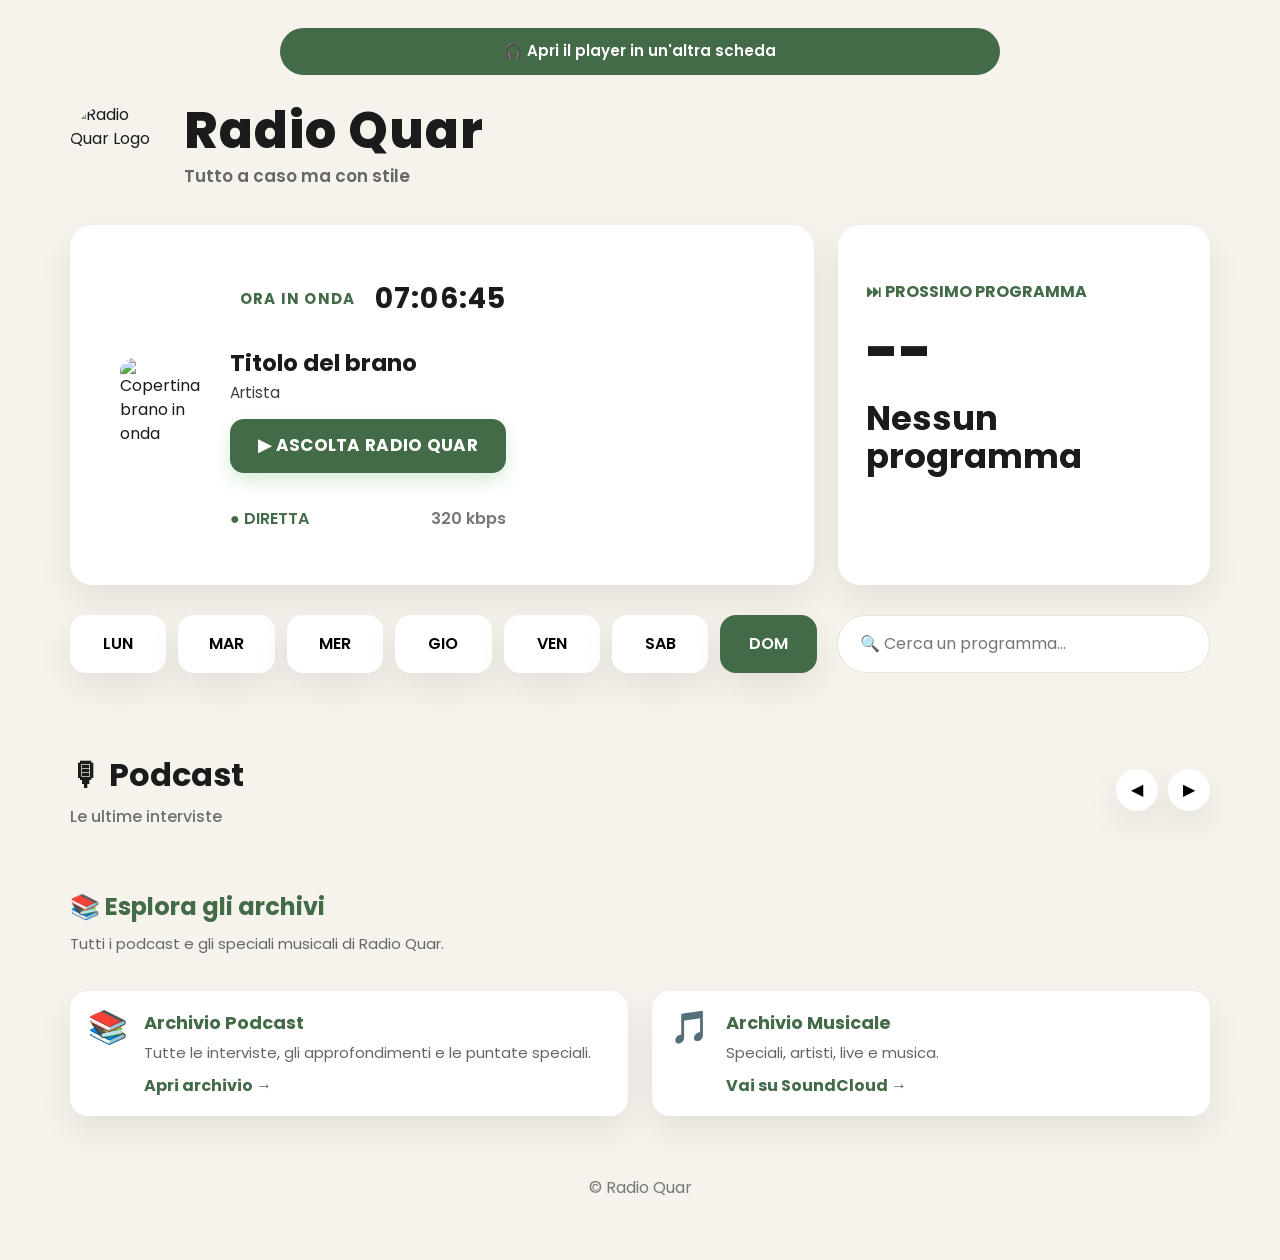
==== index.html @ 2e6feb17 "Add files via upload" ====
<!DOCTYPE html>
<html lang="it">

<head>

    <!-- =====================================================
         META
    ====================================================== -->

    <meta charset="UTF-8">

    <meta
        name="viewport"
        content="width=device-width, initial-scale=1.0">

    <title>Radio Quar 2.0</title>

    <meta
        name="description"
        content="Dashboard Radio Quar 2.0">

    <meta
        name="theme-color"
        content="#4FA84C">

    <!-- =====================================================
         GOOGLE FONTS
    ====================================================== -->

    <link rel="preconnect"
          href="https://fonts.googleapis.com">

    <link rel="preconnect"
          href="https://fonts.gstatic.com"
          crossorigin>

    <link
        href="https://fonts.googleapis.com/css2?family=Poppins:wght@300;400;500;600;700;800&display=swap"
        rel="stylesheet">

    <!-- =====================================================
         CSS
    ====================================================== -->

<style>

/* ==========================================================
   RADIO QUAR 2.0
   BUILD RC2.1
========================================================== */


/* ==========================================================
   VARIABLES
========================================================== */

:root{

    --bg:#F6F3EC;

    --surface:#FFFFFF;

    --primary:#436B48;

    --primary-dark:#3D8E3C;

    --text:#1B1B1B;

    --muted:#707070;

    --border:#E9E3D8;

    --shadow:
        0 14px 34px rgba(0,0,0,.08);

    --radius:22px;

    --transition:.25s ease;

    --success:#3F6F4A;

--danger:#C53A3A;

--podcast:#8B5CF6;

--player-height:92px;

}


/* ==========================================================
   RESET
========================================================== */

*{

    margin:0;

    padding:0;

    box-sizing:border-box;

}

*::before,
*::after{

    box-sizing:border-box;

}

html{

    scroll-behavior:smooth;

}

body{

    background:var(--bg);

    color:var(--text);

    font-family:'Poppins',sans-serif;

    line-height:1.5;

    overflow-x:hidden;

}


/* ==========================================================
   GLOBAL
========================================================== */

img{

    display:block;

    max-width:100%;

    height:auto;
}

a{

    text-decoration:none;

    color:inherit;

}

button{

    appearance:none;

    border:none;

    cursor:pointer;

    font:inherit;

}

input{

    font:inherit;

}


/* ==========================================================
   LAYOUT
========================================================== */

.rq-wrapper{

    width:min(1140px,calc(100% - 40px));

    margin:auto;

    padding:28px 0 60px;

}


/* ==========================================================
   BUTTON
========================================================== */

.rq-open-player{

    display:flex;

    justify-content:center;

    align-items:center;

    padding:12px 20px;

    margin:0 auto 28px;

    max-width:720px;

    border-radius:999px;

    background:var(--primary);

    color:#fff;

    font-size:15px;

    font-weight:600;

    text-decoration:none;

    transition:transform .25s;

}

.rq-open-player:hover{

    background:var(--primary-dark);

    transform:translateY(-1px);

}

/* ==========================================================
   HEADER
========================================================== */

.rq-header{

    display:grid;

    grid-template-columns:90px 1fr;

    gap:24px;

    align-items:center;

    margin-bottom:32px;

}

.rq-logo{

    width:90px;

    height:90px;

    border-radius:50%;

    display:flex;

    align-items:center;

    justify-content:center;

    overflow:hidden;

    flex-shrink:0;

}

.rq-logo img{

    width:100%;

    height:100%;

    display:block;

    object-fit:contain;

    border-radius:50%;

}

.rq-title{

    font-size:50px;

    font-weight:800;

    line-height:1;

    letter-spacing:.02em;

    margin-bottom:8px;

}

.rq-subtitle{

    font-size:17px;

    font-weight:600;

    color:#666;

    margin:0;

}


/* ==========================================================
   GRID
========================================================== */

.rq-core{

    display:grid;

    grid-template-columns:2fr 1fr;

    gap:24px;

    margin-bottom:24px;

}

.rq-toolbar{

    display:grid;

    grid-template-columns:2fr 1fr;

    gap:20px;

    margin:30px 0;

}


/* ==========================================================
   CARD
========================================================== */

.rq-card{

    background:var(--surface);

    border-radius:var(--radius);

    box-shadow:var(--shadow);

    padding:28px;

}


/* ==========================================================
   TABS
========================================================== */

.rq-tabs{

    display:grid;

    grid-template-columns:repeat(7,1fr);

    gap:12px;

}

.rq-tab{

    background:white;

    border-radius:16px;

    padding:16px;

    text-align:center;

    font-weight:600;

    cursor:pointer;

    transition:var(--transition);

    box-shadow:var(--shadow);

}

.rq-tab:hover{

    background:var(--primary);

    color:white;

}

.rq-tab.active{

    background:var(--primary);

    color:white;

}


/* ==========================================================
   SEARCH
========================================================== */

.rq-search{

    width:100%;

    height:58px;

    padding:0 22px;

    border:1px solid var(--border);

background:#fff;

    border-radius:999px;

    outline:none;

    background:white;

}

.rq-search:focus{

    border-color:var(--primary);

}


/* ==========================================================
   FOOTER
========================================================== */

.rq-footer{

    margin-top:60px;

    text-align:center;

    color:#777;

}


/* ==========================================================
   PLAYER
========================================================== */

#rq-player{

    min-height:360px;

    display:flex;

    align-items:center;

}

.rq-player-layout{

    display:flex;

    align-items:center;

    gap:18px;

    padding:18px 22px;

}

/* ---------------------------------------------------------
   COVER
--------------------------------------------------------- */

.rq-player-cover{

    width:92px;

    height:92px;

    flex-shrink:0;

}

.rq-player-cover img{

    width:100%;

    height:100%;

    border-radius:14px;

    object-fit:cover;

}


/* ---------------------------------------------------------
   INFO
--------------------------------------------------------- */

.rq-player-info{

    flex:1;

    display:flex;

    flex-direction:column;

}

.rq-player-top{

    display:flex;

    justify-content:space-between;

    align-items:center;

    margin-bottom:22px;

}


/* ---------------------------------------------------------
   BADGE
--------------------------------------------------------- */

.rq-badge-live{

    display:flex;

    align-items:center;

    gap:10px;

    color:var(--primary);

    font-size:15px;

    font-weight:700;

    letter-spacing:.08em;

    text-transform:uppercase;

}


/* ---------------------------------------------------------
   CLOCK
--------------------------------------------------------- */

#rq-clock{

    font-size:28px;

    font-weight:700;

    letter-spacing:.04em;

}


/* ---------------------------------------------------------
   SONG
--------------------------------------------------------- */

#rq-song{

    margin:8px 0 4px;

    font-size:1.45rem;

    line-height:1.2;

}

/* ---------------------------------------------------------
   ARTIST
--------------------------------------------------------- */

#rq-artist{

    margin-bottom:14px;

    opacity:.85;

    font-size:.95rem;

}

/* ---------------------------------------------------------
   BUTTON
--------------------------------------------------------- */

#rq-play{

    align-self:flex-start;

    padding:14px 28px;

    border-radius:14px;

    background:var(--primary);

    color:#fff;

    font-size:17px;

    font-weight:700;

    letter-spacing:.3px;

    transition:
    background .25s,
    transform .25s,
    box-shadow .25s;

    box-shadow:
        0 8px 18px rgba(79,168,76,.22);

}


#rq-play:hover{

    background:var(--primary-dark);

    transform:translateY(-3px);

    box-shadow:
        0 12px 24px rgba(79,168,76,.28);

}

#rq-play:active{

    transform:translateY(0);

}


/* ---------------------------------------------------------
   FOOTER
--------------------------------------------------------- */

.rq-player-bottom{

    display:flex;

    justify-content:space-between;

    align-items:center;

    margin-top:34px;

    font-weight:600;

    color:var(--primary);

}

.rq-player-bottom span:last-child{

    color:#777;

}


/* ---------------------------------------------------------
   MOBILE
--------------------------------------------------------- */

@media(max-width:900px){

    #rq-player{

        min-height:auto;

    }

.rq-player-layout{

    flex-direction:column;

    gap:28px;

    text-align:center;

}

    .rq-player-cover{

        margin:auto;

    }

    .rq-player-top{

        flex-direction:column;

        gap:14px;

    }

    #rq-song{

        font-size:34px;

        text-align:center;

    }

    #rq-artist{

        text-align:center;

    }

    #rq-play{

        align-self:center;

    }

    .rq-player-bottom{

        flex-direction:column;

        gap:10px;

    }

}



/* ==========================================================
   NEXT PROGRAM
========================================================== */

#rq-next{

    display:flex;

    flex-direction:column;

    justify-content:center;

}

.rq-next-label{

    color:var(--primary);

    font-weight:700;

    margin-bottom:18px;

}

.rq-next-time{

    font-size:58px;

    font-weight:800;

    line-height:1;

    margin-bottom:20px;

}

.rq-next-title{

    font-size:34px;

    line-height:1.1;

    margin-bottom:14px;

}

.rq-next-speaker{

    color:var(--muted);

    margin-bottom:22px;

}

.rq-next-countdown{

    margin-top:18px;

    font-weight:600;

    color:#555;

}

/* ==========================================================
   SCHEDULE
========================================================== */

.rq-schedule{

    display:grid;

    grid-template-columns:repeat(2,1fr);

    gap:22px;

}

.rq-show{

    position:relative;

    overflow:hidden;

    background:#fff;

    border-radius:18px;

    padding:18px;

    box-shadow:var(--shadow);

    display:grid;

    grid-template-columns:88px 1fr 22px;

    gap:16px;

    align-items:center;

    transition:var(--transition);

}

/* ==========================================
   PROGRAMMA IN ONDA
========================================== */

.rq-show.live{

    border-left:6px solid var(--success);

    background:#F7FBF7;

}

/* ==========================================
   PROSSIMO PROGRAMMA
========================================== */

.rq-show.next{

    border-left:6px solid #8DCB73;

    background:#FCFEFB;

}



.rq-show:hover{

    transform:translateY(-2px);

    box-shadow:0 10px 24px rgba(0,0,0,.08);

}


.rq-time{

    font-size:34px;

    font-weight:800;

    line-height:1;

}

.rq-program{

    display:flex;

    flex-direction:column;

    align-items:flex-start;

    gap:6px;

}

/* ==========================================
   STATO PROGRAMMA
========================================== */

.rq-state{

    display:flex;

    align-items:center;

    gap:6px;

    font-size:11px;

    font-weight:700;

    letter-spacing:.08em;

    text-transform:uppercase;

    margin-bottom:4px;

}

.rq-state-live{

    color:var(--success);

}

.rq-state-next{

    color:#8DBB72;

}


.rq-program-title{

    font-size:20px;

    font-weight:700;

    line-height:1.25;

}


.rq-program-speaker{

    font-size:14px;

    color:var(--muted);

}

.rq-star{

    font-size:18px;

    cursor:pointer;

    transition:.25s;

}


.rq-star:hover{

    transform:scale(1.2);

}

.rq-badge{

    display:inline-flex;

    align-items:center;

    justify-content:center;

    align-self:flex-start;

    width:auto;

    padding:4px 10px;

    border-radius:999px;

    background:var(--primary);

    color:#fff;

    font-size:10px;

    font-weight:700;

    letter-spacing:.05em;

    line-height:1;

    white-space:nowrap;

}

.rq-badge.next{

    background:#78B95E;

}

@media(max-width:900px){

    .rq-schedule{

        grid-template-columns:1fr;

    }

}

/* ==========================================================
   PODCAST CARD
========================================================== */


.rq-podcast-card{

    flex:0 0 calc((100% - 56px) / 3);

    max-width:280px;

    min-width:240px;

    background:#fff;

    border-radius:18px;

    overflow:hidden;

    box-shadow:var(--shadow);

    transition:
        transform .25s,
        box-shadow .25s;

}

.rq-podcast-card:hover{

    transform:translateY(-4px);

    box-shadow:
    0 18px 36px rgba(0,0,0,.12);

}

.rq-podcast-card:hover .rq-podcast-cover img{

    transform:scale(1.03);

}

.rq-podcast-cover{

    aspect-ratio:16 / 10;

    background:#ECECEC;

    overflow:hidden;

}

.rq-podcast-cover img{

    width:100%;

    height:100%;

    object-fit:cover;

    display:block;

    transition:transform .35s;
}

.rq-podcast-body{

    padding:14px;

}

.rq-podcast-title{

    font-size:16px;

    font-weight:700;

    line-height:1.35;

    display:-webkit-box;

    -webkit-line-clamp:2;

    -webkit-box-orient:vertical;

    overflow:hidden;

    min-height:48px;

    margin:0 0 14px;

}


.rq-podcast-play{

    width:100%;

    border:none;

    border-radius:10px;

    padding:10px;

    background:var(--primary);

    color:#fff;

    font-size:14px;

    font-weight:700;

    cursor:pointer;

}

.rq-podcast-play:hover{

    background:var(--primary-dark);

}

.rq-podcast-play:active{

    transform:scale(.98);

}


/* ==========================================================
   ARCHIVI PODCAST
========================================================== */

/* ==========================================================
   ARCHIVI TITLE
========================================================== */

.rq-archives-title{

    margin:36px 0 22px;

}

.rq-archives-title h2{

    margin:0;

    font-size:24px;

    color:var(--primary);

}

.rq-archives-title p{

    margin:8px 0 0;

    color:#666;

    font-size:15px;

}


.rq-podcast-archives{

    display:grid;

    grid-template-columns:repeat(2,1fr);

    gap:24px;

    margin-top:36px;

}

.rq-archive-card{

    display:flex;

    align-items:flex-start;

    gap:16px;

    padding:18px;

    background:#ffffff;

    border-radius:18px;

    box-shadow:var(--shadow);

    text-decoration:none;

    color:inherit;

    transition:
        transform .25s,
        box-shadow .25s;

}

.rq-archive-card:hover{

    transform:translateY(-4px);

    box-shadow:0 18px 36px rgba(0,0,0,.12);

}

.rq-archive-icon{

    font-size:32px;

    line-height:1;

    flex-shrink:0;

    margin-top:2px;

}

.rq-archive-content{

    flex:1;

}

.rq-archive-content h3{

    margin:0 0 6px;

    font-size:18px;

    color:var(--primary);

}

.rq-archive-content p{

    margin:0 0 10px;

    color:#666;

    line-height:1.45;

    font-size:15px;

}

.rq-archive-content span{

    font-weight:700;

    color:var(--primary);

}

@media(max-width:768px){

    .rq-podcast-archives{

        grid-template-columns:1fr;

    }

}


/* ==========================================================
   PODCAST
========================================================== */

.rq-podcast-section{

    margin-top:48px;

}

.rq-section-header{

    display:flex;

    justify-content:space-between;

    align-items:center;

    flex-wrap:wrap;

    margin-bottom:24px;

}

.rq-section-header h2{

    margin:0;

    font-size:32px;

    font-weight:700;

}

.rq-section-subtitle{

    margin-top:6px;

    color:var(--muted);

    font-size:16px;

    font-weight:500;

}

.rq-slider-nav{

    display:flex;

    gap:10px;

}

.rq-slider-nav button{

    width:42px;

    height:42px;

    border:none;

    border-radius:50%;

    background:#fff;

    box-shadow:var(--shadow);

    cursor:pointer;

    transition:.25s;

}

.rq-slider-nav button:hover{

    background:var(--primary);

    color:#fff;

    transform:translateY(-2px);

}

/* ==========================================================
   PODCAST SLIDER WRAPPER
========================================================== */

.rq-slider-wrapper{

    position:relative;

    overflow:hidden;

    width:100%;

}

.rq-podcast-track{

    display:flex;

    gap:28px;

    transition:transform .40s ease;

    will-change:transform;

}

.rq-podcast-slider{

    overflow:hidden;

    width:100%;

}

/* ==========================================================
   MINI PLAYER PODCAST
========================================================== */

.rq-podcast-player{

    position:fixed;

    right:24px;

    bottom:24px;

    width:min(390px,calc(100vw - 30px));

    display:flex;

    align-items:center;

    gap:16px;

    padding:18px;

    background:#fff;

    border-radius:18px;

    box-shadow:0 18px 40px rgba(0,0,0,.18);

    border:1px solid var(--border);

    z-index:9999;

    transition:
    opacity .30s,
    transform .30s;

}

.rq-podcast-player.hidden{

    opacity:0;

    visibility:hidden;

    transform:translateY(30px);

}

.rq-podcast-mini-cover{

    width:70px;

    height:70px;

    flex-shrink:0;

    overflow:hidden;

}

.rq-podcast-mini-cover img{

    width:100%;

    height:100%;

    object-fit:cover;

    border-radius:14px;

}

.rq-podcast-mini-info{

    flex:1;

}

.rq-podcast-mini-label{

    color:var(--primary);

    font-size:12px;

    font-weight:700;

    text-transform:uppercase;

    letter-spacing:.08em;

    margin-bottom:6px;

}

.rq-podcast-title{

    font-size:17px;

    line-height:1.3;

    font-weight:700;

}

.rq-podcast-mini-controls{

    display:flex;

    flex-direction:column;

    gap:10px;

}

.rq-podcast-mini-controls button{

    min-width:110px;

    border:none;

    border-radius:10px;

    padding:10px 14px;

    background:var(--primary);

    color:#fff;

    font-weight:700;

    cursor:pointer;

    transition:
    background .25s,
    transform .25s;

}

.rq-podcast-mini-controls button:hover{

    background:var(--primary-dark);

}

/* ==========================================================
   RESPONSIVE
========================================================== */

@media(max-width:900px){

    .rq-header{

        grid-template-columns:1fr;

        text-align:center;

    }

    .rq-podcast-slider{

    grid-template-columns:repeat(auto-fit,minmax(260px,1fr));

}
    .rq-logo{

    width:80px;

    height:80px;

    flex-shrink:0;

    display:flex;

    align-items:center;

    justify-content:center;

    margin-right:18px;

}

    .rq-title{

        font-size:46px;

    }

    .rq-core{

        grid-template-columns:1fr;

    }

    .rq-toolbar{

        grid-template-columns:1fr;

    }

    .rq-tabs{

        grid-template-columns:repeat(4,1fr);

    }

.rq-podcast-player{

        left:12px;

        right:12px;

        bottom:12px;

        width:auto;

    }


}

</style>

</head>
<body>

    <!-- =====================================================
         WRAPPER
    ====================================================== -->

    <div class="rq-wrapper">

        <!-- =====================================================
             OPEN PLAYER
        ====================================================== -->

        <a
    href="https://radioquar.com/public/radio_quar"
    class="rq-open-player"
    target="_blank"
    rel="noopener noreferrer">

    🎧 Apri il player in un'altra scheda

</a>

        <!-- =====================================================
             HEADER
        ====================================================== -->

        <header class="rq-header">

            <div class="rq-logo">

                <!-- Sostituire con assets/logo.png -->

                <img
                    src="assets/logo.png"
                    alt="Radio Quar Logo">

            </div>

            <div>

                <h1 class="rq-title">

                    Radio Quar

                </h1>

                <p class="rq-subtitle">

                    Tutto a caso ma con stile

                </p>

                

            </div>

        </header>


        <!-- =====================================================
             CORE
        ====================================================== -->

        <section class="rq-core">


                        <!-- ==========================================
                 PLAYER
            =========================================== -->

<article
    class="rq-card"
    id="rq-player">

    <div class="rq-player-layout">

<div class="rq-player-cover">

    <img
        id="rq-cover"
        src="assets/cover-default.jpg"
        alt="Copertina brano in onda">

</div>

        <div class="rq-player-info">

            <div class="rq-player-top">

                <div class="rq-badge-live">

                    <span class="rq-live-dot"></span>

                    ORA IN ONDA

                </div>

                <div
                    id="rq-clock">

                    00:00:00

                </div>

            </div>

            <h2 id="rq-song"

            aria-live="polite">

                Titolo del brano

            </h2>

            <p id="rq-artist">

                Artista

            </p>

            <button
                id="rq-play"
                type="button">

                ▶ ASCOLTA RADIO QUAR

            </button>

            <div class="rq-player-bottom">

    <span id="rq-player-mode">

        ● DIRETTA

    </span>

    <span>

        320 kbps

    </span>

</div>

        </div>

    </div>

</article>


            <!-- ==========================================
                 NEXT PROGRAM
            =========================================== -->

<article
    class="rq-card"
    id="rq-next">

    <div class="rq-next-label">

        ⏭ PROSSIMO PROGRAMMA

    </div>

    <div
    class="rq-next-time"
    id="rq-next-time">

    --

</div>

<h3
    class="rq-next-title"
    id="rq-next-title"
    aria-live="polite">
    
    Nessun programma

</h3>

<p
    class="rq-next-speaker"
    id="rq-next-speaker">

</p>

<div
    class="rq-next-countdown"
    id="rq-next-countdown">

</div>

</article>

        </section>


        <section class="rq-toolbar">

    <div class="rq-tabs">

    <button class="rq-tab active" data-day="LUN" type="button">LUN</button>
    <button class="rq-tab" data-day="MAR" type="button">MAR</button>
    <button class="rq-tab" data-day="MER" type="button">MER</button>
    <button class="rq-tab" data-day="GIO" type="button">GIO</button>
    <button class="rq-tab" data-day="VEN" type="button">VEN</button>
    <button class="rq-tab" data-day="SAB" type="button">SAB</button>
    <button class="rq-tab" data-day="DOM" type="button">DOM</button>   
        
    </div>

    <div>

        <input
            class="rq-search"
            id="rq-search"
            type="text"
            placeholder="🔍 Cerca un programma...">

    </div>

</section>


        <!-- =====================================================
             SCHEDULE
        ====================================================== -->

        <section
    id="rq-schedule"
    class="rq-schedule">

</section>

<!-- ==========================================
     PODCAST
========================================== -->

<section class="rq-podcast-section">

    <div class="rq-section-header">

        <div>

            <h2>🎙 Podcast</h2>

            <p class="rq-section-subtitle">

                Le ultime interviste

            </p>

        </div>

        <div class="rq-slider-nav">

            <button
                id="rq-podcast-prev"
                type="button"
                aria-label="Podcast precedente">

                ◀

            </button>

            <button
                id="rq-podcast-next"
                type="button"
                aria-label="Podcast successivo">

                ▶

            </button>

        </div>

    </div>

    <div class="rq-slider-wrapper">

        <div
    id="rq-podcast-slider"
    class="rq-podcast-slider">

</div>

</div>

<!-- ==========================================
     ARCHIVI PODCAST
========================================== -->

<div class="rq-archives-title">

    <h2>

        📚 Esplora gli archivi

    </h2>

    <p>

        Tutti i podcast e gli speciali musicali di Radio Quar.

    </p>

</div>

 
<div class="rq-podcast-archives">

    <!-- ==========================================
         ARCHIVIO PODCAST
    ========================================== -->

    <a
        href="https://news.radioquar.com/podcast-2/"
        id="rq-open-podcast-archive"
        class="rq-archive-card">

        <div class="rq-archive-icon">

            📚

        </div>

        <div class="rq-archive-content">

            <h3>

                Archivio Podcast

            </h3>

            <p>

                Tutte le interviste,
                gli approfondimenti
                e le puntate speciali.

            </p>

            <span>

                Apri archivio →

            </span>

        </div>

    </a>

    <!-- ==========================================
         ARCHIVIO MUSICALE
    ========================================== -->

    <a
        href="https://soundcloud.com/radio_quar"
        target="_blank"
        rel="noopener noreferrer"
        id="rq-open-music-archive"
        class="rq-archive-card">

        <div class="rq-archive-icon">

            🎵

        </div>

        <div class="rq-archive-content">

            <h3>

                Archivio Musicale

            </h3>

            <p>

                Speciali,
                artisti,
                live
                e musica.

            </p>

            <span>

                Vai su SoundCloud →

            </span>

        </div>

    </a>

</div>

</section>



        <!-- =====================================================
             FOOTER
        ====================================================== -->

        <footer class="rq-footer">

            <p>

                © Radio Quar

            </p>

        </footer>

    </div>

    <script>


/* ==========================================================
   RADIO QUAR 2.0
   BUILD 004.6
========================================================== */

const API = {

    nowPlaying: "https://radioquar.com/api/nowplaying/radio_quar",

    schedule: "https://radioquar.com/api/station/1/schedule"

};

const APP = {

    schedule: [],

    currentProgram: null,

    nextProgram: null,

    nowPlaying: null,

    selectedDay: "LUN",

    initialized: false,

    audio: null,

podcastAudio: null,

currentPodcastButton: null,

currentPodcastUrl: null,

    playing: false,

    podcastPlaying:false,

    mode: "live"

};





function updateClock(){

    const clock=document.getElementById("rq-clock");

    if(clock){

        clock.textContent=
            new Date().toLocaleTimeString("it-IT");

    }

}

updateClock();



function renderSchedule(){

    const container = document.getElementById("rq-schedule");

    if(!container) return;

    container.innerHTML = "";

    const shows = APP.schedule.filter(show =>
        show.day === APP.selectedDay
    );

    const live = getLiveProgram();

    const todayName = [
        "DOM",
        "LUN",
        "MAR",
        "MER",
        "GIO",
        "VEN",
        "SAB"
    ][new Date().getDay()];

    const showLiveBadges =
        APP.selectedDay === todayName;

    shows.forEach(show => {

let stateClass = "";
let stateLabel = "";

if(showLiveBadges){

    if(live.current && show.id === live.current.id){

        stateClass = " live";
        stateLabel =
            '<div class="rq-state rq-state-live">● ORA IN ONDA</div>';

    }else if(live.next && show.id === live.next.id){

        stateClass = " next";
        stateLabel =
            '<div class="rq-state rq-state-next">○ PROSSIMO</div>';

    }

}

        container.innerHTML += `

           <div class="rq-show${stateClass}"> 

                <div class="rq-time">

                    ${show.start}

                </div>

                <div class="rq-program">

    ${stateLabel}

    <div class="rq-program-title">

        ${show.title}

    </div>

                    <div class="rq-program-speaker">

                        ${show.speaker ? "con " + show.speaker : ""}

                    </div>

                </div>

                <div class="rq-star">☆</div>

            </div>

        `;

    });

}


function initTabs(){

    const tabs = document.querySelectorAll(".rq-tab");

    tabs.forEach(tab => {

        tab.addEventListener("click", () => {

            tabs.forEach(t => t.classList.remove("active"));

            tab.classList.add("active");

            APP.selectedDay = tab.dataset.day;

            renderSchedule();

        });

    });

}

/* ==========================================================
   SELECT TODAY
========================================================== */

function selectToday() {

    const giorni = [

        "DOM",

        "LUN",

        "MAR",

        "MER",

        "GIO",

        "VEN",

        "SAB"

    ];

    const oggi =

        giorni[new Date().getDay()];

    const tabs =

        document.querySelectorAll(".rq-tab");

    tabs.forEach(tab => {

        tab.classList.remove("active");

        if (tab.dataset.day === oggi) {

            tab.classList.add("active");

            APP.selectedDay = oggi;

        }

    });

}




function toMinutes(time){

    const [hours, minutes] = time.split(":").map(Number);

    return hours * 60 + minutes;

}


function getCurrentProgram(){

    const now = new Date();

    const currentMinutes =
        now.getHours() * 60 + now.getMinutes();

    const shows = APP.schedule.filter(show => 
        show.day === APP.selectedDay
    );

    let current = null;
    let next = null;

    for(let i = 0; i < shows.length; i++){

        const show = shows[i];

        let start = toMinutes(show.start);
        let end = toMinutes(show.end);

        // Programma che termina dopo mezzanotte
        if(end < start){
            end += 1440;
        }

        let nowValue = currentMinutes;

        if(nowValue < start && end > 1440){
            nowValue += 1440;
        }

        if(nowValue >= start && nowValue < end){

            current = show;
            next = shows[i + 1] || null;

            break;

        }

    }

    return {
        current,
        next
    };

}


function getLiveProgram(){

    if(APP.schedule.length === 0){

        return {
            current: null,
            next: null
        };

    }

    const dayNames = [
        "DOM",
        "LUN",
        "MAR",
        "MER",
        "GIO",
        "VEN",
        "SAB"
    ];

    const now = new Date();

    const today = dayNames[now.getDay()];

    const currentMinutes =
        now.getHours() * 60 + now.getMinutes();

    const shows = APP.schedule
        .filter(show => show.day === today)
        .sort((a,b) =>
            toMinutes(a.start) - toMinutes(b.start)
        );

    let current = null;
    let next = null;

    for(let i=0;i<shows.length;i++){

        const show = shows[i];

        const start = toMinutes(show.start);

        let end = toMinutes(show.end);

        if(end <= start){

            end += 1440;

        }

        let nowValue = currentMinutes;

        if(nowValue < start && end > 1440){

            nowValue += 1440;

        }

        if(nowValue >= start && nowValue < end){

            current = show;

            next = shows[i+1] || null;

            break;

        }

    }

    if(!current){

        next = shows.find(show =>
            toMinutes(show.start) > currentMinutes
        ) || null;

    }

    return {

        current,
        next

    };

}



/* ==========================================================
   AZURACAST SERVICE
========================================================== */

function buildWeek() {

    const today = new Date();

    const monday = new Date(today);

    const day = monday.getDay();

    const diff = (day === 0) ? -6 : 1 - day;

    monday.setDate(monday.getDate() + diff);

    const week = [];

    for (let i = 0; i < 7; i++) {

        const date = new Date(monday);

        date.setDate(monday.getDate() + i);

        week.push(date);

    }

    return week;

}


async function loadDay(date){

    const yyyy = date.getFullYear();

    const mm = String(date.getMonth() + 1).padStart(2,"0");

    const dd = String(date.getDate()).padStart(2,"0");

    const url =
        `${API.schedule}?now=${yyyy}-${mm}-${dd}T00:00:00&rows=100`;

    try{

        const response = await fetch(url);

        if(!response.ok){

            throw new Error(`HTTP ${response.status}`);

        }

        const data = await response.json();

        console.log(
            `${dd}/${mm}/${yyyy}`,
            data
        );

        return data;

    }catch(error){

        console.error(
            "Errore caricamento:",
            url,
            error
        );

        return [];

    }

}


function normalizeSchedule(items){

    return items.map(item => {

        const startDate = new Date(item.start);

        const endDate = new Date(item.end);

        const dayNames = [
            "DOM",
            "LUN",
            "MAR",
            "MER",
            "GIO",
            "VEN",
            "SAB"
        ];

        return {

            id: item.id,

            day: dayNames[startDate.getDay()],

            start:
                startDate.toLocaleTimeString("it-IT",{
                    hour:"2-digit",
                    minute:"2-digit"
                }),

            end:
                endDate.toLocaleTimeString("it-IT",{
                    hour:"2-digit",
                    minute:"2-digit"
                }),

            title: item.title,

            speaker: "",

            is_now: item.is_now

        };

    });

}



async function loadWeekSchedule(){

    const week = buildWeek();

    APP.schedule = [];

    console.log("SETTIMANA");

    for(const day of week){

        const result = await loadDay(day);

       if(Array.isArray(result)){

    const normalized = normalizeSchedule(result);

    normalized.forEach(show => {

        const exists = APP.schedule.some(item => item.id === show.id);

        if(!exists){

            APP.schedule.push(show);

        }

    });

}

    }

    console.log("PROGRAMMI CARICATI:", APP.schedule.length);

    console.log(APP.schedule);

}

async function loadNowPlaying(){

    try{

        const response = await fetch(API.nowPlaying);

        if(!response.ok){

            throw new Error(`HTTP ${response.status}`);

        }

        const data = await response.json();

        APP.nowPlaying = data;

        console.log("NOW PLAYING", data);

    }catch(error){

        console.error("Errore Now Playing:", error);

    }

}


function updatePlayer(){

    if(!APP.nowPlaying) return;

    const song = APP.nowPlaying.now_playing.song;

    const cover = document.getElementById("rq-cover");

    const title = document.getElementById("rq-song");

    const artist = document.getElementById("rq-artist");

    if(title){

        title.textContent = song.title || "Radio Quar";

    }

    if(artist){

        artist.textContent = song.artist || "";

    }

    if(cover){

        cover.src = song.art || "assets/cover-default.jpg";

    }

}

function updateNextProgram(){

    const live = getLiveProgram();

    if(!live || !live.next){

        return;

    }

    const time =
        document.getElementById("rq-next-time");

    const title =
        document.getElementById("rq-next-title");

    const speaker =
        document.getElementById("rq-next-speaker");

    const countdown =
        document.getElementById("rq-next-countdown");

    if(time){

        time.textContent = live.next.start;

    }

    if(title){

        title.textContent = live.next.title;

    }

    if(speaker){

        speaker.textContent =
            live.next.speaker
            ? "con " + live.next.speaker
            : "";

    }

    const now = new Date();

    const nowMinutes =
        now.getHours() * 60 +
        now.getMinutes();

    const startMinutes =
        toMinutes(live.next.start);

    let diff =
        startMinutes - nowMinutes;

    if(diff < 0){

        diff += 1440;

    }

    const hours =
        Math.floor(diff / 60);

    const minutes =
        diff % 60;

    if(countdown){

        countdown.textContent =
            `🕒 tra ${hours}h ${minutes}m`;

    }

}


function initPlayer(){

    APP.audio = new Audio(
        "https://radioquar.com/listen/radio_quar/radio320.mp3"
    );

    APP.audio.preload = "none";

    const button =
        document.getElementById("rq-play");

    button.onclick = async ()=>{

        if(!APP.playing){

            try{

                await APP.audio.play();

                APP.playing = true;

                button.textContent =
                    "■ FERMA RADIO QUAR";

            }catch(error){

                console.error(error);

            }

        }else{

            APP.audio.pause();

            APP.audio.currentTime = 0;

            APP.playing = false;

            button.textContent =
                "▶ ASCOLTA RADIO QUAR";

        }

    };

}


async function refreshNowPlaying(){

    await loadNowPlaying();

    updatePlayer();

}

/* ==========================================================
   PODCAST REST API
========================================================== */

async function loadPodcasts() {

    const slider =
        document.getElementById("rq-podcast-slider");

    if (!slider) return;

    slider.innerHTML =
        "<p>Caricamento podcast...</p>";

    try {

        const response = await fetch(
            "https://news.radioquar.com/wp-json/wp/v2/podcast?per_page=12"
        );

        if (!response.ok) {

            throw new Error(
                `HTTP ${response.status}`
            );

        }

       const podcasts =
    await response.json();

/* passa i dati al nuovo slider */

PodcastSlider.setData(podcasts);

/* il nuovo slider esegue il rendering */

PodcastSlider.render();

    } catch (error) {

        console.error(
            "Errore Podcast:",
            error
        );

        slider.innerHTML = `

            <div class="rq-podcast-error">

                Impossibile caricare i podcast.

            </div>

        `;

    }

}



/* ==========================================================
   RENDER PODCAST
========================================================== */

function renderPodcasts(podcasts){

    const slider =
        document.getElementById(
            "rq-podcast-slider"
        );

    if(!slider) return;

    slider.innerHTML = "";

    podcasts.forEach(podcast=>{

        const cover =
            podcast.meta.cover_image ||
            "assets/podcast-placeholder.jpg";

        const title =
            podcast.title.rendered
            .replace(
                /^S\d+E\d+\s*[-–]\s*/i,
                ""
            );

        const audio =
            podcast.meta.audio_file || "";

        slider.innerHTML += `

            <article class="rq-podcast-card">

                <div class="rq-podcast-cover">

                    <img
                        src="${cover}"
                        alt="${title}">

                </div>

                <div class="rq-podcast-body">

                    <h3 class="rq-podcast-title">

                        ${title}

                    </h3>

                    <button
                        class="rq-podcast-play"
                        type="button"
                        data-audio="${audio}"
                        data-cover="${cover}"
                        data-title="${title}">

                        ▶ Ascolta

                    </button>

                </div>

            </article>

        `;

    });

    initPodcastButtons();

}



/* ==========================================================
   PODCAST BUTTONS
========================================================== */

function initPodcastButtons(){

    document
        .querySelectorAll(".rq-podcast-play")
        .forEach(button=>{

            button.onclick = ()=>{

                PodcastPlayer.play(button);

            };

        });

}



/* ==========================================================
   PODCAST PLAYER
========================================================== */

const PodcastPlayer = {

    audio: new Audio(),

    currentButton: null,

    currentTitle: "",

    currentCover: "",

    currentUrl: "",

    playing: false,

    play(button){

        const url = button.dataset.audio;

        if(!url){

            alert("Podcast non disponibile.");

            return;

        }

        /* stesso podcast */

        if(this.currentUrl === url){

            if(this.playing){

                this.pause();

            }else{

                this.resume();

            }

            return;

        }

        /* ferma radio */

        if(APP.playing){

            APP.audio.pause();

            APP.audio.currentTime = 0;

            APP.playing = false;

            document.getElementById("rq-play").textContent =
                "▶ ASCOLTA RADIO QUAR";

        }

        /* ripristina pulsante precedente */

        if(this.currentButton){

            this.currentButton.textContent =
                "▶ Ascolta";

        }

        this.currentButton = button;

        this.currentUrl = url;

        this.currentTitle = button.dataset.title;

        this.currentCover = button.dataset.cover;

        this.audio.pause();

        this.audio.src = url;

        this.audio.currentTime = 0;

        this.audio.play();

        this.playing = true;

        this.showMiniPlayer();

        button.textContent =
            "⏸ Pausa";

        

        this.audio.onended = ()=>{

            this.stop();

        };

    },



    pause(){

        this.audio.pause();

        this.playing = false;

        if(this.currentButton){

            this.currentButton.textContent =
                "▶ Riprendi";

        }

        document
            .getElementById("rq-podcast-play")
            .textContent =
            "▶ Riprendi";

    },



    resume(){

    this.audio.play();

    this.playing = true;

    if(this.currentButton){

        this.currentButton.textContent =
            "⏸ Pausa";

    }

    document
        .getElementById("rq-podcast-play")
        .textContent =
        "⏸ Pausa";

},


    stop(){

        this.audio.pause();

        this.audio.currentTime = 0;

        this.audio.src = "";

        this.playing = false;

        this.currentUrl = "";

        if(this.currentButton){

            this.currentButton.textContent =
                "▶ Ascolta";

        }

        this.currentButton = null;

         this.currentTitle = "";

         this.currentCover = "";

        document
            .getElementById("rq-podcast-player")
            .classList.add("hidden");

    },



    showMiniPlayer(){

        document
            .getElementById("rq-podcast-player")
            .classList.remove("hidden");

        document
            .getElementById("rq-podcast-title")
            .textContent =
            this.currentTitle;

        document
            .getElementById("rq-podcast-cover")
            .src =
            this.currentCover;

        document
            .getElementById("rq-podcast-play")
            .textContent =
            "⏸ Pausa";

    }

};





 

async function boot(){

    updateClock();

    initTabs();

    selectToday();

    initPlayer();

    PodcastSlider.init();

    // Carica subito il player
    await loadNowPlaying();

    updatePlayer();

await loadPodcasts();

    // Carica il palinsesto in background
    loadWeekSchedule().then(() => {

        renderSchedule();

        updateNextProgram();

    });

    setInterval(updateClock, 1000);

    setInterval(async () => {

        await refreshNowPlaying();

        updateNextProgram();

        renderSchedule();

    }, 15000);

}

// boot();


</script>


<!-- ==========================================
     MINI PLAYER PODCAST
========================================== -->

<div id="rq-podcast-player" class="rq-podcast-player hidden">

    <div class="rq-podcast-mini-cover">

        <img
            id="rq-podcast-cover"
            src="assets/podcast-placeholder.jpg"
            alt="Podcast">

    </div>

    <div class="rq-podcast-mini-info">

        <div class="rq-podcast-mini-label">

            🎙 Podcast

        </div>

        <h3 id="rq-podcast-title">

            Titolo Podcast

        </h3>

    </div>

    <div class="rq-podcast-mini-controls">

        <button id="rq-podcast-play">

    ▶ Riproduci

</button>

        <button id="rq-podcast-stop">

            ■ Stop

        </button>

    </div>

</div>

<script>

document
    .getElementById("rq-podcast-play")
    .onclick = ()=>{

        if(PodcastPlayer.playing){

            PodcastPlayer.pause();

        }else{

            PodcastPlayer.resume();

        }

    };

document
    .getElementById("rq-podcast-stop")
    .onclick = ()=>{

        PodcastPlayer.stop();

    };
</script>

<script src="js/podcast-slider.js"></script>

<script>
    boot();
</script>

</body>

</html>
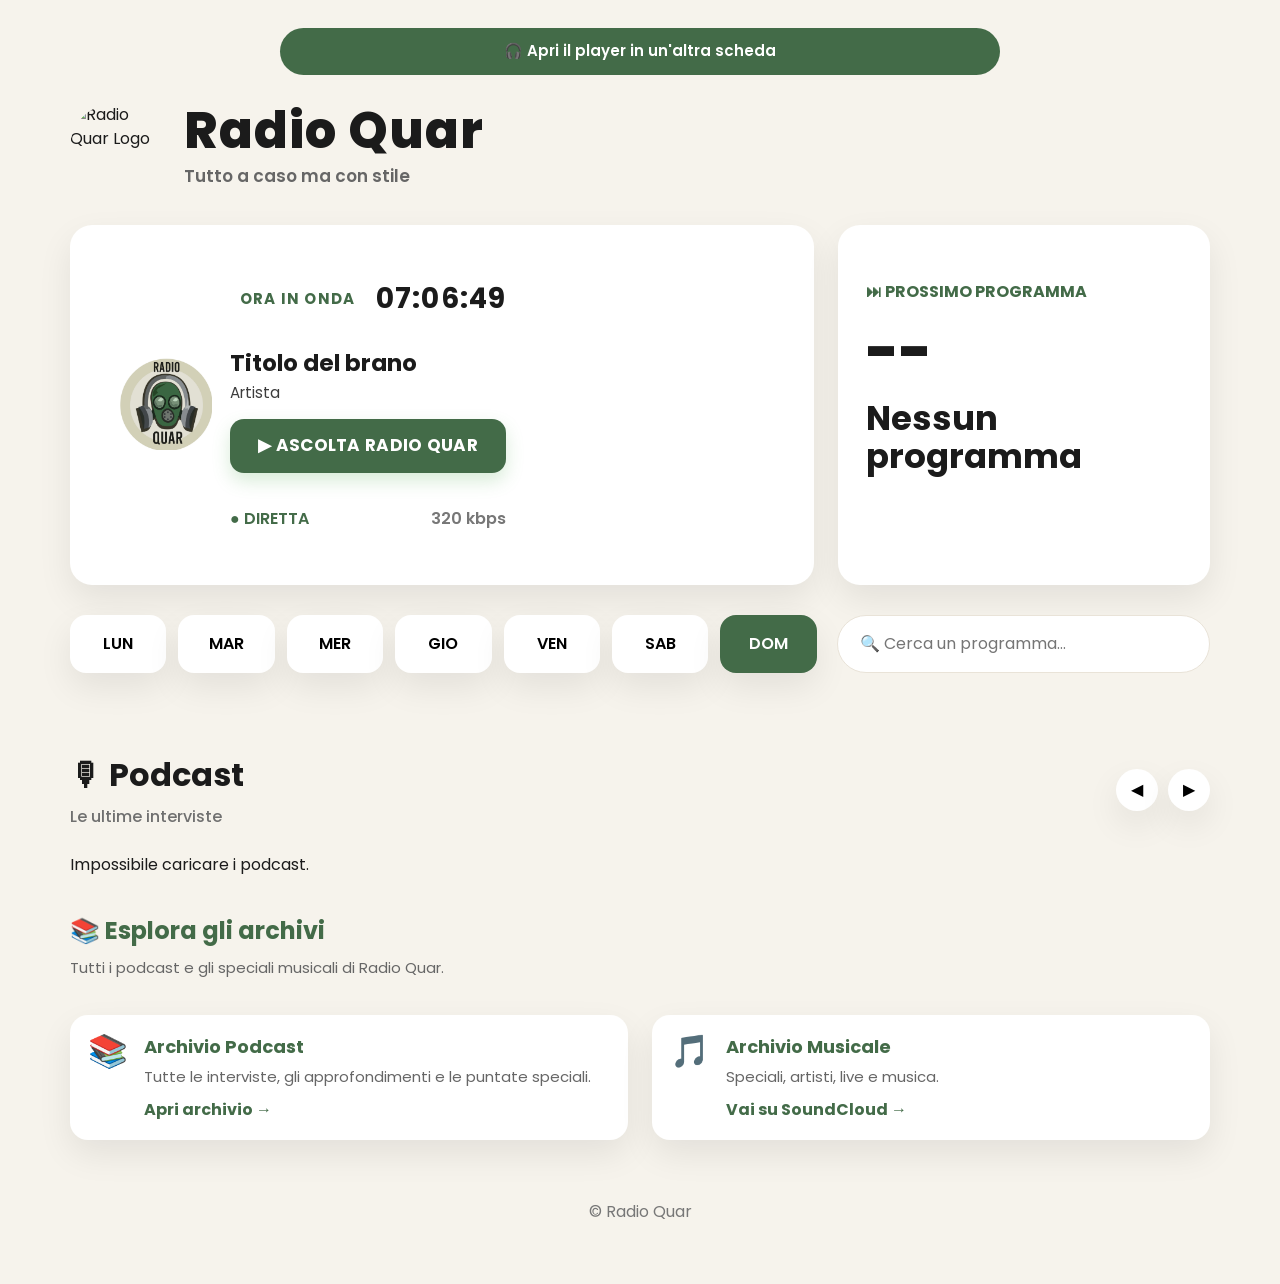
==== commit 95dff691: "Radio Quar 2.0 - Demo 2" ====
--- a/index.html
+++ b/index.html
@@ -1,3301 +1,3301 @@
-<!DOCTYPE html>
-<html lang="it">
-
-<head>
-
-    <!-- =====================================================
-         META
-    ====================================================== -->
-
-    <meta charset="UTF-8">
-
-    <meta
-        name="viewport"
-        content="width=device-width, initial-scale=1.0">
-
-    <title>Radio Quar 2.0</title>
-
-    <meta
-        name="description"
-        content="Dashboard Radio Quar 2.0">
-
-    <meta
-        name="theme-color"
-        content="#4FA84C">
-
-    <!-- =====================================================
-         GOOGLE FONTS
-    ====================================================== -->
-
-    <link rel="preconnect"
-          href="https://fonts.googleapis.com">
-
-    <link rel="preconnect"
-          href="https://fonts.gstatic.com"
-          crossorigin>
-
-    <link
-        href="https://fonts.googleapis.com/css2?family=Poppins:wght@300;400;500;600;700;800&display=swap"
-        rel="stylesheet">
-
-    <!-- =====================================================
-         CSS
-    ====================================================== -->
-
-<style>
-
-/* ==========================================================
-   RADIO QUAR 2.0
-   BUILD RC2.1
-========================================================== */
-
-
-/* ==========================================================
-   VARIABLES
-========================================================== */
-
-:root{
-
-    --bg:#F6F3EC;
-
-    --surface:#FFFFFF;
-
-    --primary:#436B48;
-
-    --primary-dark:#3D8E3C;
-
-    --text:#1B1B1B;
-
-    --muted:#707070;
-
-    --border:#E9E3D8;
-
-    --shadow:
-        0 14px 34px rgba(0,0,0,.08);
-
-    --radius:22px;
-
-    --transition:.25s ease;
-
-    --success:#3F6F4A;
-
---danger:#C53A3A;
-
---podcast:#8B5CF6;
-
---player-height:92px;
-
-}
-
-
-/* ==========================================================
-   RESET
-========================================================== */
-
-*{
-
-    margin:0;
-
-    padding:0;
-
-    box-sizing:border-box;
-
-}
-
-*::before,
-*::after{
-
-    box-sizing:border-box;
-
-}
-
-html{
-
-    scroll-behavior:smooth;
-
-}
-
-body{
-
-    background:var(--bg);
-
-    color:var(--text);
-
-    font-family:'Poppins',sans-serif;
-
-    line-height:1.5;
-
-    overflow-x:hidden;
-
-}
-
-
-/* ==========================================================
-   GLOBAL
-========================================================== */
-
-img{
-
-    display:block;
-
-    max-width:100%;
-
-    height:auto;
-}
-
-a{
-
-    text-decoration:none;
-
-    color:inherit;
-
-}
-
-button{
-
-    appearance:none;
-
-    border:none;
-
-    cursor:pointer;
-
-    font:inherit;
-
-}
-
-input{
-
-    font:inherit;
-
-}
-
-
-/* ==========================================================
-   LAYOUT
-========================================================== */
-
-.rq-wrapper{
-
-    width:min(1140px,calc(100% - 40px));
-
-    margin:auto;
-
-    padding:28px 0 60px;
-
-}
-
-
-/* ==========================================================
-   BUTTON
-========================================================== */
-
-.rq-open-player{
-
-    display:flex;
-
-    justify-content:center;
-
-    align-items:center;
-
-    padding:12px 20px;
-
-    margin:0 auto 28px;
-
-    max-width:720px;
-
-    border-radius:999px;
-
-    background:var(--primary);
-
-    color:#fff;
-
-    font-size:15px;
-
-    font-weight:600;
-
-    text-decoration:none;
-
-    transition:transform .25s;
-
-}
-
-.rq-open-player:hover{
-
-    background:var(--primary-dark);
-
-    transform:translateY(-1px);
-
-}
-
-/* ==========================================================
-   HEADER
-========================================================== */
-
-.rq-header{
-
-    display:grid;
-
-    grid-template-columns:90px 1fr;
-
-    gap:24px;
-
-    align-items:center;
-
-    margin-bottom:32px;
-
-}
-
-.rq-logo{
-
-    width:90px;
-
-    height:90px;
-
-    border-radius:50%;
-
-    display:flex;
-
-    align-items:center;
-
-    justify-content:center;
-
-    overflow:hidden;
-
-    flex-shrink:0;
-
-}
-
-.rq-logo img{
-
-    width:100%;
-
-    height:100%;
-
-    display:block;
-
-    object-fit:contain;
-
-    border-radius:50%;
-
-}
-
-.rq-title{
-
-    font-size:50px;
-
-    font-weight:800;
-
-    line-height:1;
-
-    letter-spacing:.02em;
-
-    margin-bottom:8px;
-
-}
-
-.rq-subtitle{
-
-    font-size:17px;
-
-    font-weight:600;
-
-    color:#666;
-
-    margin:0;
-
-}
-
-
-/* ==========================================================
-   GRID
-========================================================== */
-
-.rq-core{
-
-    display:grid;
-
-    grid-template-columns:2fr 1fr;
-
-    gap:24px;
-
-    margin-bottom:24px;
-
-}
-
-.rq-toolbar{
-
-    display:grid;
-
-    grid-template-columns:2fr 1fr;
-
-    gap:20px;
-
-    margin:30px 0;
-
-}
-
-
-/* ==========================================================
-   CARD
-========================================================== */
-
-.rq-card{
-
-    background:var(--surface);
-
-    border-radius:var(--radius);
-
-    box-shadow:var(--shadow);
-
-    padding:28px;
-
-}
-
-
-/* ==========================================================
-   TABS
-========================================================== */
-
-.rq-tabs{
-
-    display:grid;
-
-    grid-template-columns:repeat(7,1fr);
-
-    gap:12px;
-
-}
-
-.rq-tab{
-
-    background:white;
-
-    border-radius:16px;
-
-    padding:16px;
-
-    text-align:center;
-
-    font-weight:600;
-
-    cursor:pointer;
-
-    transition:var(--transition);
-
-    box-shadow:var(--shadow);
-
-}
-
-.rq-tab:hover{
-
-    background:var(--primary);
-
-    color:white;
-
-}
-
-.rq-tab.active{
-
-    background:var(--primary);
-
-    color:white;
-
-}
-
-
-/* ==========================================================
-   SEARCH
-========================================================== */
-
-.rq-search{
-
-    width:100%;
-
-    height:58px;
-
-    padding:0 22px;
-
-    border:1px solid var(--border);
-
-background:#fff;
-
-    border-radius:999px;
-
-    outline:none;
-
-    background:white;
-
-}
-
-.rq-search:focus{
-
-    border-color:var(--primary);
-
-}
-
-
-/* ==========================================================
-   FOOTER
-========================================================== */
-
-.rq-footer{
-
-    margin-top:60px;
-
-    text-align:center;
-
-    color:#777;
-
-}
-
-
-/* ==========================================================
-   PLAYER
-========================================================== */
-
-#rq-player{
-
-    min-height:360px;
-
-    display:flex;
-
-    align-items:center;
-
-}
-
-.rq-player-layout{
-
-    display:flex;
-
-    align-items:center;
-
-    gap:18px;
-
-    padding:18px 22px;
-
-}
-
-/* ---------------------------------------------------------
-   COVER
---------------------------------------------------------- */
-
-.rq-player-cover{
-
-    width:92px;
-
-    height:92px;
-
-    flex-shrink:0;
-
-}
-
-.rq-player-cover img{
-
-    width:100%;
-
-    height:100%;
-
-    border-radius:14px;
-
-    object-fit:cover;
-
-}
-
-
-/* ---------------------------------------------------------
-   INFO
---------------------------------------------------------- */
-
-.rq-player-info{
-
-    flex:1;
-
-    display:flex;
-
-    flex-direction:column;
-
-}
-
-.rq-player-top{
-
-    display:flex;
-
-    justify-content:space-between;
-
-    align-items:center;
-
-    margin-bottom:22px;
-
-}
-
-
-/* ---------------------------------------------------------
-   BADGE
---------------------------------------------------------- */
-
-.rq-badge-live{
-
-    display:flex;
-
-    align-items:center;
-
-    gap:10px;
-
-    color:var(--primary);
-
-    font-size:15px;
-
-    font-weight:700;
-
-    letter-spacing:.08em;
-
-    text-transform:uppercase;
-
-}
-
-
-/* ---------------------------------------------------------
-   CLOCK
---------------------------------------------------------- */
-
-#rq-clock{
-
-    font-size:28px;
-
-    font-weight:700;
-
-    letter-spacing:.04em;
-
-}
-
-
-/* ---------------------------------------------------------
-   SONG
---------------------------------------------------------- */
-
-#rq-song{
-
-    margin:8px 0 4px;
-
-    font-size:1.45rem;
-
-    line-height:1.2;
-
-}
-
-/* ---------------------------------------------------------
-   ARTIST
---------------------------------------------------------- */
-
-#rq-artist{
-
-    margin-bottom:14px;
-
-    opacity:.85;
-
-    font-size:.95rem;
-
-}
-
-/* ---------------------------------------------------------
-   BUTTON
---------------------------------------------------------- */
-
-#rq-play{
-
-    align-self:flex-start;
-
-    padding:14px 28px;
-
-    border-radius:14px;
-
-    background:var(--primary);
-
-    color:#fff;
-
-    font-size:17px;
-
-    font-weight:700;
-
-    letter-spacing:.3px;
-
-    transition:
-    background .25s,
-    transform .25s,
-    box-shadow .25s;
-
-    box-shadow:
-        0 8px 18px rgba(79,168,76,.22);
-
-}
-
-
-#rq-play:hover{
-
-    background:var(--primary-dark);
-
-    transform:translateY(-3px);
-
-    box-shadow:
-        0 12px 24px rgba(79,168,76,.28);
-
-}
-
-#rq-play:active{
-
-    transform:translateY(0);
-
-}
-
-
-/* ---------------------------------------------------------
-   FOOTER
---------------------------------------------------------- */
-
-.rq-player-bottom{
-
-    display:flex;
-
-    justify-content:space-between;
-
-    align-items:center;
-
-    margin-top:34px;
-
-    font-weight:600;
-
-    color:var(--primary);
-
-}
-
-.rq-player-bottom span:last-child{
-
-    color:#777;
-
-}
-
-
-/* ---------------------------------------------------------
-   MOBILE
---------------------------------------------------------- */
-
-@media(max-width:900px){
-
-    #rq-player{
-
-        min-height:auto;
-
-    }
-
-.rq-player-layout{
-
-    flex-direction:column;
-
-    gap:28px;
-
-    text-align:center;
-
-}
-
-    .rq-player-cover{
-
-        margin:auto;
-
-    }
-
-    .rq-player-top{
-
-        flex-direction:column;
-
-        gap:14px;
-
-    }
-
-    #rq-song{
-
-        font-size:34px;
-
-        text-align:center;
-
-    }
-
-    #rq-artist{
-
-        text-align:center;
-
-    }
-
-    #rq-play{
-
-        align-self:center;
-
-    }
-
-    .rq-player-bottom{
-
-        flex-direction:column;
-
-        gap:10px;
-
-    }
-
-}
-
-
-
-/* ==========================================================
-   NEXT PROGRAM
-========================================================== */
-
-#rq-next{
-
-    display:flex;
-
-    flex-direction:column;
-
-    justify-content:center;
-
-}
-
-.rq-next-label{
-
-    color:var(--primary);
-
-    font-weight:700;
-
-    margin-bottom:18px;
-
-}
-
-.rq-next-time{
-
-    font-size:58px;
-
-    font-weight:800;
-
-    line-height:1;
-
-    margin-bottom:20px;
-
-}
-
-.rq-next-title{
-
-    font-size:34px;
-
-    line-height:1.1;
-
-    margin-bottom:14px;
-
-}
-
-.rq-next-speaker{
-
-    color:var(--muted);
-
-    margin-bottom:22px;
-
-}
-
-.rq-next-countdown{
-
-    margin-top:18px;
-
-    font-weight:600;
-
-    color:#555;
-
-}
-
-/* ==========================================================
-   SCHEDULE
-========================================================== */
-
-.rq-schedule{
-
-    display:grid;
-
-    grid-template-columns:repeat(2,1fr);
-
-    gap:22px;
-
-}
-
-.rq-show{
-
-    position:relative;
-
-    overflow:hidden;
-
-    background:#fff;
-
-    border-radius:18px;
-
-    padding:18px;
-
-    box-shadow:var(--shadow);
-
-    display:grid;
-
-    grid-template-columns:88px 1fr 22px;
-
-    gap:16px;
-
-    align-items:center;
-
-    transition:var(--transition);
-
-}
-
-/* ==========================================
-   PROGRAMMA IN ONDA
-========================================== */
-
-.rq-show.live{
-
-    border-left:6px solid var(--success);
-
-    background:#F7FBF7;
-
-}
-
-/* ==========================================
-   PROSSIMO PROGRAMMA
-========================================== */
-
-.rq-show.next{
-
-    border-left:6px solid #8DCB73;
-
-    background:#FCFEFB;
-
-}
-
-
-
-.rq-show:hover{
-
-    transform:translateY(-2px);
-
-    box-shadow:0 10px 24px rgba(0,0,0,.08);
-
-}
-
-
-.rq-time{
-
-    font-size:34px;
-
-    font-weight:800;
-
-    line-height:1;
-
-}
-
-.rq-program{
-
-    display:flex;
-
-    flex-direction:column;
-
-    align-items:flex-start;
-
-    gap:6px;
-
-}
-
-/* ==========================================
-   STATO PROGRAMMA
-========================================== */
-
-.rq-state{
-
-    display:flex;
-
-    align-items:center;
-
-    gap:6px;
-
-    font-size:11px;
-
-    font-weight:700;
-
-    letter-spacing:.08em;
-
-    text-transform:uppercase;
-
-    margin-bottom:4px;
-
-}
-
-.rq-state-live{
-
-    color:var(--success);
-
-}
-
-.rq-state-next{
-
-    color:#8DBB72;
-
-}
-
-
-.rq-program-title{
-
-    font-size:20px;
-
-    font-weight:700;
-
-    line-height:1.25;
-
-}
-
-
-.rq-program-speaker{
-
-    font-size:14px;
-
-    color:var(--muted);
-
-}
-
-.rq-star{
-
-    font-size:18px;
-
-    cursor:pointer;
-
-    transition:.25s;
-
-}
-
-
-.rq-star:hover{
-
-    transform:scale(1.2);
-
-}
-
-.rq-badge{
-
-    display:inline-flex;
-
-    align-items:center;
-
-    justify-content:center;
-
-    align-self:flex-start;
-
-    width:auto;
-
-    padding:4px 10px;
-
-    border-radius:999px;
-
-    background:var(--primary);
-
-    color:#fff;
-
-    font-size:10px;
-
-    font-weight:700;
-
-    letter-spacing:.05em;
-
-    line-height:1;
-
-    white-space:nowrap;
-
-}
-
-.rq-badge.next{
-
-    background:#78B95E;
-
-}
-
-@media(max-width:900px){
-
-    .rq-schedule{
-
-        grid-template-columns:1fr;
-
-    }
-
-}
-
-/* ==========================================================
-   PODCAST CARD
-========================================================== */
-
-
-.rq-podcast-card{
-
-    flex:0 0 calc((100% - 56px) / 3);
-
-    max-width:280px;
-
-    min-width:240px;
-
-    background:#fff;
-
-    border-radius:18px;
-
-    overflow:hidden;
-
-    box-shadow:var(--shadow);
-
-    transition:
-        transform .25s,
-        box-shadow .25s;
-
-}
-
-.rq-podcast-card:hover{
-
-    transform:translateY(-4px);
-
-    box-shadow:
-    0 18px 36px rgba(0,0,0,.12);
-
-}
-
-.rq-podcast-card:hover .rq-podcast-cover img{
-
-    transform:scale(1.03);
-
-}
-
-.rq-podcast-cover{
-
-    aspect-ratio:16 / 10;
-
-    background:#ECECEC;
-
-    overflow:hidden;
-
-}
-
-.rq-podcast-cover img{
-
-    width:100%;
-
-    height:100%;
-
-    object-fit:cover;
-
-    display:block;
-
-    transition:transform .35s;
-}
-
-.rq-podcast-body{
-
-    padding:14px;
-
-}
-
-.rq-podcast-title{
-
-    font-size:16px;
-
-    font-weight:700;
-
-    line-height:1.35;
-
-    display:-webkit-box;
-
-    -webkit-line-clamp:2;
-
-    -webkit-box-orient:vertical;
-
-    overflow:hidden;
-
-    min-height:48px;
-
-    margin:0 0 14px;
-
-}
-
-
-.rq-podcast-play{
-
-    width:100%;
-
-    border:none;
-
-    border-radius:10px;
-
-    padding:10px;
-
-    background:var(--primary);
-
-    color:#fff;
-
-    font-size:14px;
-
-    font-weight:700;
-
-    cursor:pointer;
-
-}
-
-.rq-podcast-play:hover{
-
-    background:var(--primary-dark);
-
-}
-
-.rq-podcast-play:active{
-
-    transform:scale(.98);
-
-}
-
-
-/* ==========================================================
-   ARCHIVI PODCAST
-========================================================== */
-
-/* ==========================================================
-   ARCHIVI TITLE
-========================================================== */
-
-.rq-archives-title{
-
-    margin:36px 0 22px;
-
-}
-
-.rq-archives-title h2{
-
-    margin:0;
-
-    font-size:24px;
-
-    color:var(--primary);
-
-}
-
-.rq-archives-title p{
-
-    margin:8px 0 0;
-
-    color:#666;
-
-    font-size:15px;
-
-}
-
-
-.rq-podcast-archives{
-
-    display:grid;
-
-    grid-template-columns:repeat(2,1fr);
-
-    gap:24px;
-
-    margin-top:36px;
-
-}
-
-.rq-archive-card{
-
-    display:flex;
-
-    align-items:flex-start;
-
-    gap:16px;
-
-    padding:18px;
-
-    background:#ffffff;
-
-    border-radius:18px;
-
-    box-shadow:var(--shadow);
-
-    text-decoration:none;
-
-    color:inherit;
-
-    transition:
-        transform .25s,
-        box-shadow .25s;
-
-}
-
-.rq-archive-card:hover{
-
-    transform:translateY(-4px);
-
-    box-shadow:0 18px 36px rgba(0,0,0,.12);
-
-}
-
-.rq-archive-icon{
-
-    font-size:32px;
-
-    line-height:1;
-
-    flex-shrink:0;
-
-    margin-top:2px;
-
-}
-
-.rq-archive-content{
-
-    flex:1;
-
-}
-
-.rq-archive-content h3{
-
-    margin:0 0 6px;
-
-    font-size:18px;
-
-    color:var(--primary);
-
-}
-
-.rq-archive-content p{
-
-    margin:0 0 10px;
-
-    color:#666;
-
-    line-height:1.45;
-
-    font-size:15px;
-
-}
-
-.rq-archive-content span{
-
-    font-weight:700;
-
-    color:var(--primary);
-
-}
-
-@media(max-width:768px){
-
-    .rq-podcast-archives{
-
-        grid-template-columns:1fr;
-
-    }
-
-}
-
-
-/* ==========================================================
-   PODCAST
-========================================================== */
-
-.rq-podcast-section{
-
-    margin-top:48px;
-
-}
-
-.rq-section-header{
-
-    display:flex;
-
-    justify-content:space-between;
-
-    align-items:center;
-
-    flex-wrap:wrap;
-
-    margin-bottom:24px;
-
-}
-
-.rq-section-header h2{
-
-    margin:0;
-
-    font-size:32px;
-
-    font-weight:700;
-
-}
-
-.rq-section-subtitle{
-
-    margin-top:6px;
-
-    color:var(--muted);
-
-    font-size:16px;
-
-    font-weight:500;
-
-}
-
-.rq-slider-nav{
-
-    display:flex;
-
-    gap:10px;
-
-}
-
-.rq-slider-nav button{
-
-    width:42px;
-
-    height:42px;
-
-    border:none;
-
-    border-radius:50%;
-
-    background:#fff;
-
-    box-shadow:var(--shadow);
-
-    cursor:pointer;
-
-    transition:.25s;
-
-}
-
-.rq-slider-nav button:hover{
-
-    background:var(--primary);
-
-    color:#fff;
-
-    transform:translateY(-2px);
-
-}
-
-/* ==========================================================
-   PODCAST SLIDER WRAPPER
-========================================================== */
-
-.rq-slider-wrapper{
-
-    position:relative;
-
-    overflow:hidden;
-
-    width:100%;
-
-}
-
-.rq-podcast-track{
-
-    display:flex;
-
-    gap:28px;
-
-    transition:transform .40s ease;
-
-    will-change:transform;
-
-}
-
-.rq-podcast-slider{
-
-    overflow:hidden;
-
-    width:100%;
-
-}
-
-/* ==========================================================
-   MINI PLAYER PODCAST
-========================================================== */
-
-.rq-podcast-player{
-
-    position:fixed;
-
-    right:24px;
-
-    bottom:24px;
-
-    width:min(390px,calc(100vw - 30px));
-
-    display:flex;
-
-    align-items:center;
-
-    gap:16px;
-
-    padding:18px;
-
-    background:#fff;
-
-    border-radius:18px;
-
-    box-shadow:0 18px 40px rgba(0,0,0,.18);
-
-    border:1px solid var(--border);
-
-    z-index:9999;
-
-    transition:
-    opacity .30s,
-    transform .30s;
-
-}
-
-.rq-podcast-player.hidden{
-
-    opacity:0;
-
-    visibility:hidden;
-
-    transform:translateY(30px);
-
-}
-
-.rq-podcast-mini-cover{
-
-    width:70px;
-
-    height:70px;
-
-    flex-shrink:0;
-
-    overflow:hidden;
-
-}
-
-.rq-podcast-mini-cover img{
-
-    width:100%;
-
-    height:100%;
-
-    object-fit:cover;
-
-    border-radius:14px;
-
-}
-
-.rq-podcast-mini-info{
-
-    flex:1;
-
-}
-
-.rq-podcast-mini-label{
-
-    color:var(--primary);
-
-    font-size:12px;
-
-    font-weight:700;
-
-    text-transform:uppercase;
-
-    letter-spacing:.08em;
-
-    margin-bottom:6px;
-
-}
-
-.rq-podcast-title{
-
-    font-size:17px;
-
-    line-height:1.3;
-
-    font-weight:700;
-
-}
-
-.rq-podcast-mini-controls{
-
-    display:flex;
-
-    flex-direction:column;
-
-    gap:10px;
-
-}
-
-.rq-podcast-mini-controls button{
-
-    min-width:110px;
-
-    border:none;
-
-    border-radius:10px;
-
-    padding:10px 14px;
-
-    background:var(--primary);
-
-    color:#fff;
-
-    font-weight:700;
-
-    cursor:pointer;
-
-    transition:
-    background .25s,
-    transform .25s;
-
-}
-
-.rq-podcast-mini-controls button:hover{
-
-    background:var(--primary-dark);
-
-}
-
-/* ==========================================================
-   RESPONSIVE
-========================================================== */
-
-@media(max-width:900px){
-
-    .rq-header{
-
-        grid-template-columns:1fr;
-
-        text-align:center;
-
-    }
-
-    .rq-podcast-slider{
-
-    grid-template-columns:repeat(auto-fit,minmax(260px,1fr));
-
-}
-    .rq-logo{
-
-    width:80px;
-
-    height:80px;
-
-    flex-shrink:0;
-
-    display:flex;
-
-    align-items:center;
-
-    justify-content:center;
-
-    margin-right:18px;
-
-}
-
-    .rq-title{
-
-        font-size:46px;
-
-    }
-
-    .rq-core{
-
-        grid-template-columns:1fr;
-
-    }
-
-    .rq-toolbar{
-
-        grid-template-columns:1fr;
-
-    }
-
-    .rq-tabs{
-
-        grid-template-columns:repeat(4,1fr);
-
-    }
-
-.rq-podcast-player{
-
-        left:12px;
-
-        right:12px;
-
-        bottom:12px;
-
-        width:auto;
-
-    }
-
-
-}
-
-</style>
-
-</head>
-<body>
-
-    <!-- =====================================================
-         WRAPPER
-    ====================================================== -->
-
-    <div class="rq-wrapper">
-
-        <!-- =====================================================
-             OPEN PLAYER
-        ====================================================== -->
-
-        <a
-    href="https://radioquar.com/public/radio_quar"
-    class="rq-open-player"
-    target="_blank"
-    rel="noopener noreferrer">
-
-    🎧 Apri il player in un'altra scheda
-
-</a>
-
-        <!-- =====================================================
-             HEADER
-        ====================================================== -->
-
-        <header class="rq-header">
-
-            <div class="rq-logo">
-
-                <!-- Sostituire con assets/logo.png -->
-
-                <img
-                    src="assets/logo.png"
-                    alt="Radio Quar Logo">
-
-            </div>
-
-            <div>
-
-                <h1 class="rq-title">
-
-                    Radio Quar
-
-                </h1>
-
-                <p class="rq-subtitle">
-
-                    Tutto a caso ma con stile
-
-                </p>
-
-                
-
-            </div>
-
-        </header>
-
-
-        <!-- =====================================================
-             CORE
-        ====================================================== -->
-
-        <section class="rq-core">
-
-
-                        <!-- ==========================================
-                 PLAYER
-            =========================================== -->
-
-<article
-    class="rq-card"
-    id="rq-player">
-
-    <div class="rq-player-layout">
-
-<div class="rq-player-cover">
-
-    <img
-        id="rq-cover"
-        src="assets/cover-default.jpg"
-        alt="Copertina brano in onda">
-
-</div>
-
-        <div class="rq-player-info">
-
-            <div class="rq-player-top">
-
-                <div class="rq-badge-live">
-
-                    <span class="rq-live-dot"></span>
-
-                    ORA IN ONDA
-
-                </div>
-
-                <div
-                    id="rq-clock">
-
-                    00:00:00
-
-                </div>
-
-            </div>
-
-            <h2 id="rq-song"
-
-            aria-live="polite">
-
-                Titolo del brano
-
-            </h2>
-
-            <p id="rq-artist">
-
-                Artista
-
-            </p>
-
-            <button
-                id="rq-play"
-                type="button">
-
-                ▶ ASCOLTA RADIO QUAR
-
-            </button>
-
-            <div class="rq-player-bottom">
-
-    <span id="rq-player-mode">
-
-        ● DIRETTA
-
-    </span>
-
-    <span>
-
-        320 kbps
-
-    </span>
-
-</div>
-
-        </div>
-
-    </div>
-
-</article>
-
-
-            <!-- ==========================================
-                 NEXT PROGRAM
-            =========================================== -->
-
-<article
-    class="rq-card"
-    id="rq-next">
-
-    <div class="rq-next-label">
-
-        ⏭ PROSSIMO PROGRAMMA
-
-    </div>
-
-    <div
-    class="rq-next-time"
-    id="rq-next-time">
-
-    --
-
-</div>
-
-<h3
-    class="rq-next-title"
-    id="rq-next-title"
-    aria-live="polite">
-    
-    Nessun programma
-
-</h3>
-
-<p
-    class="rq-next-speaker"
-    id="rq-next-speaker">
-
-</p>
-
-<div
-    class="rq-next-countdown"
-    id="rq-next-countdown">
-
-</div>
-
-</article>
-
-        </section>
-
-
-        <section class="rq-toolbar">
-
-    <div class="rq-tabs">
-
-    <button class="rq-tab active" data-day="LUN" type="button">LUN</button>
-    <button class="rq-tab" data-day="MAR" type="button">MAR</button>
-    <button class="rq-tab" data-day="MER" type="button">MER</button>
-    <button class="rq-tab" data-day="GIO" type="button">GIO</button>
-    <button class="rq-tab" data-day="VEN" type="button">VEN</button>
-    <button class="rq-tab" data-day="SAB" type="button">SAB</button>
-    <button class="rq-tab" data-day="DOM" type="button">DOM</button>   
-        
-    </div>
-
-    <div>
-
-        <input
-            class="rq-search"
-            id="rq-search"
-            type="text"
-            placeholder="🔍 Cerca un programma...">
-
-    </div>
-
-</section>
-
-
-        <!-- =====================================================
-             SCHEDULE
-        ====================================================== -->
-
-        <section
-    id="rq-schedule"
-    class="rq-schedule">
-
-</section>
-
-<!-- ==========================================
-     PODCAST
-========================================== -->
-
-<section class="rq-podcast-section">
-
-    <div class="rq-section-header">
-
-        <div>
-
-            <h2>🎙 Podcast</h2>
-
-            <p class="rq-section-subtitle">
-
-                Le ultime interviste
-
-            </p>
-
-        </div>
-
-        <div class="rq-slider-nav">
-
-            <button
-                id="rq-podcast-prev"
-                type="button"
-                aria-label="Podcast precedente">
-
-                ◀
-
-            </button>
-
-            <button
-                id="rq-podcast-next"
-                type="button"
-                aria-label="Podcast successivo">
-
-                ▶
-
-            </button>
-
-        </div>
-
-    </div>
-
-    <div class="rq-slider-wrapper">
-
-        <div
-    id="rq-podcast-slider"
-    class="rq-podcast-slider">
-
-</div>
-
-</div>
-
-<!-- ==========================================
-     ARCHIVI PODCAST
-========================================== -->
-
-<div class="rq-archives-title">
-
-    <h2>
-
-        📚 Esplora gli archivi
-
-    </h2>
-
-    <p>
-
-        Tutti i podcast e gli speciali musicali di Radio Quar.
-
-    </p>
-
-</div>
-
- 
-<div class="rq-podcast-archives">
-
-    <!-- ==========================================
-         ARCHIVIO PODCAST
-    ========================================== -->
-
-    <a
-        href="https://news.radioquar.com/podcast-2/"
-        id="rq-open-podcast-archive"
-        class="rq-archive-card">
-
-        <div class="rq-archive-icon">
-
-            📚
-
-        </div>
-
-        <div class="rq-archive-content">
-
-            <h3>
-
-                Archivio Podcast
-
-            </h3>
-
-            <p>
-
-                Tutte le interviste,
-                gli approfondimenti
-                e le puntate speciali.
-
-            </p>
-
-            <span>
-
-                Apri archivio →
-
-            </span>
-
-        </div>
-
-    </a>
-
-    <!-- ==========================================
-         ARCHIVIO MUSICALE
-    ========================================== -->
-
-    <a
-        href="https://soundcloud.com/radio_quar"
-        target="_blank"
-        rel="noopener noreferrer"
-        id="rq-open-music-archive"
-        class="rq-archive-card">
-
-        <div class="rq-archive-icon">
-
-            🎵
-
-        </div>
-
-        <div class="rq-archive-content">
-
-            <h3>
-
-                Archivio Musicale
-
-            </h3>
-
-            <p>
-
-                Speciali,
-                artisti,
-                live
-                e musica.
-
-            </p>
-
-            <span>
-
-                Vai su SoundCloud →
-
-            </span>
-
-        </div>
-
-    </a>
-
-</div>
-
-</section>
-
-
-
-        <!-- =====================================================
-             FOOTER
-        ====================================================== -->
-
-        <footer class="rq-footer">
-
-            <p>
-
-                © Radio Quar
-
-            </p>
-
-        </footer>
-
-    </div>
-
-    <script>
-
-
-/* ==========================================================
-   RADIO QUAR 2.0
-   BUILD 004.6
-========================================================== */
-
-const API = {
-
-    nowPlaying: "https://radioquar.com/api/nowplaying/radio_quar",
-
-    schedule: "https://radioquar.com/api/station/1/schedule"
-
-};
-
-const APP = {
-
-    schedule: [],
-
-    currentProgram: null,
-
-    nextProgram: null,
-
-    nowPlaying: null,
-
-    selectedDay: "LUN",
-
-    initialized: false,
-
-    audio: null,
-
-podcastAudio: null,
-
-currentPodcastButton: null,
-
-currentPodcastUrl: null,
-
-    playing: false,
-
-    podcastPlaying:false,
-
-    mode: "live"
-
-};
-
-
-
-
-
-function updateClock(){
-
-    const clock=document.getElementById("rq-clock");
-
-    if(clock){
-
-        clock.textContent=
-            new Date().toLocaleTimeString("it-IT");
-
-    }
-
-}
-
-updateClock();
-
-
-
-function renderSchedule(){
-
-    const container = document.getElementById("rq-schedule");
-
-    if(!container) return;
-
-    container.innerHTML = "";
-
-    const shows = APP.schedule.filter(show =>
-        show.day === APP.selectedDay
-    );
-
-    const live = getLiveProgram();
-
-    const todayName = [
-        "DOM",
-        "LUN",
-        "MAR",
-        "MER",
-        "GIO",
-        "VEN",
-        "SAB"
-    ][new Date().getDay()];
-
-    const showLiveBadges =
-        APP.selectedDay === todayName;
-
-    shows.forEach(show => {
-
-let stateClass = "";
-let stateLabel = "";
-
-if(showLiveBadges){
-
-    if(live.current && show.id === live.current.id){
-
-        stateClass = " live";
-        stateLabel =
-            '<div class="rq-state rq-state-live">● ORA IN ONDA</div>';
-
-    }else if(live.next && show.id === live.next.id){
-
-        stateClass = " next";
-        stateLabel =
-            '<div class="rq-state rq-state-next">○ PROSSIMO</div>';
-
-    }
-
-}
-
-        container.innerHTML += `
-
-           <div class="rq-show${stateClass}"> 
-
-                <div class="rq-time">
-
-                    ${show.start}
-
-                </div>
-
-                <div class="rq-program">
-
-    ${stateLabel}
-
-    <div class="rq-program-title">
-
-        ${show.title}
-
-    </div>
-
-                    <div class="rq-program-speaker">
-
-                        ${show.speaker ? "con " + show.speaker : ""}
-
-                    </div>
-
-                </div>
-
-                <div class="rq-star">☆</div>
-
-            </div>
-
-        `;
-
-    });
-
-}
-
-
-function initTabs(){
-
-    const tabs = document.querySelectorAll(".rq-tab");
-
-    tabs.forEach(tab => {
-
-        tab.addEventListener("click", () => {
-
-            tabs.forEach(t => t.classList.remove("active"));
-
-            tab.classList.add("active");
-
-            APP.selectedDay = tab.dataset.day;
-
-            renderSchedule();
-
-        });
-
-    });
-
-}
-
-/* ==========================================================
-   SELECT TODAY
-========================================================== */
-
-function selectToday() {
-
-    const giorni = [
-
-        "DOM",
-
-        "LUN",
-
-        "MAR",
-
-        "MER",
-
-        "GIO",
-
-        "VEN",
-
-        "SAB"
-
-    ];
-
-    const oggi =
-
-        giorni[new Date().getDay()];
-
-    const tabs =
-
-        document.querySelectorAll(".rq-tab");
-
-    tabs.forEach(tab => {
-
-        tab.classList.remove("active");
-
-        if (tab.dataset.day === oggi) {
-
-            tab.classList.add("active");
-
-            APP.selectedDay = oggi;
-
-        }
-
-    });
-
-}
-
-
-
-
-function toMinutes(time){
-
-    const [hours, minutes] = time.split(":").map(Number);
-
-    return hours * 60 + minutes;
-
-}
-
-
-function getCurrentProgram(){
-
-    const now = new Date();
-
-    const currentMinutes =
-        now.getHours() * 60 + now.getMinutes();
-
-    const shows = APP.schedule.filter(show => 
-        show.day === APP.selectedDay
-    );
-
-    let current = null;
-    let next = null;
-
-    for(let i = 0; i < shows.length; i++){
-
-        const show = shows[i];
-
-        let start = toMinutes(show.start);
-        let end = toMinutes(show.end);
-
-        // Programma che termina dopo mezzanotte
-        if(end < start){
-            end += 1440;
-        }
-
-        let nowValue = currentMinutes;
-
-        if(nowValue < start && end > 1440){
-            nowValue += 1440;
-        }
-
-        if(nowValue >= start && nowValue < end){
-
-            current = show;
-            next = shows[i + 1] || null;
-
-            break;
-
-        }
-
-    }
-
-    return {
-        current,
-        next
-    };
-
-}
-
-
-function getLiveProgram(){
-
-    if(APP.schedule.length === 0){
-
-        return {
-            current: null,
-            next: null
-        };
-
-    }
-
-    const dayNames = [
-        "DOM",
-        "LUN",
-        "MAR",
-        "MER",
-        "GIO",
-        "VEN",
-        "SAB"
-    ];
-
-    const now = new Date();
-
-    const today = dayNames[now.getDay()];
-
-    const currentMinutes =
-        now.getHours() * 60 + now.getMinutes();
-
-    const shows = APP.schedule
-        .filter(show => show.day === today)
-        .sort((a,b) =>
-            toMinutes(a.start) - toMinutes(b.start)
-        );
-
-    let current = null;
-    let next = null;
-
-    for(let i=0;i<shows.length;i++){
-
-        const show = shows[i];
-
-        const start = toMinutes(show.start);
-
-        let end = toMinutes(show.end);
-
-        if(end <= start){
-
-            end += 1440;
-
-        }
-
-        let nowValue = currentMinutes;
-
-        if(nowValue < start && end > 1440){
-
-            nowValue += 1440;
-
-        }
-
-        if(nowValue >= start && nowValue < end){
-
-            current = show;
-
-            next = shows[i+1] || null;
-
-            break;
-
-        }
-
-    }
-
-    if(!current){
-
-        next = shows.find(show =>
-            toMinutes(show.start) > currentMinutes
-        ) || null;
-
-    }
-
-    return {
-
-        current,
-        next
-
-    };
-
-}
-
-
-
-/* ==========================================================
-   AZURACAST SERVICE
-========================================================== */
-
-function buildWeek() {
-
-    const today = new Date();
-
-    const monday = new Date(today);
-
-    const day = monday.getDay();
-
-    const diff = (day === 0) ? -6 : 1 - day;
-
-    monday.setDate(monday.getDate() + diff);
-
-    const week = [];
-
-    for (let i = 0; i < 7; i++) {
-
-        const date = new Date(monday);
-
-        date.setDate(monday.getDate() + i);
-
-        week.push(date);
-
-    }
-
-    return week;
-
-}
-
-
-async function loadDay(date){
-
-    const yyyy = date.getFullYear();
-
-    const mm = String(date.getMonth() + 1).padStart(2,"0");
-
-    const dd = String(date.getDate()).padStart(2,"0");
-
-    const url =
-        `${API.schedule}?now=${yyyy}-${mm}-${dd}T00:00:00&rows=100`;
-
-    try{
-
-        const response = await fetch(url);
-
-        if(!response.ok){
-
-            throw new Error(`HTTP ${response.status}`);
-
-        }
-
-        const data = await response.json();
-
-        console.log(
-            `${dd}/${mm}/${yyyy}`,
-            data
-        );
-
-        return data;
-
-    }catch(error){
-
-        console.error(
-            "Errore caricamento:",
-            url,
-            error
-        );
-
-        return [];
-
-    }
-
-}
-
-
-function normalizeSchedule(items){
-
-    return items.map(item => {
-
-        const startDate = new Date(item.start);
-
-        const endDate = new Date(item.end);
-
-        const dayNames = [
-            "DOM",
-            "LUN",
-            "MAR",
-            "MER",
-            "GIO",
-            "VEN",
-            "SAB"
-        ];
-
-        return {
-
-            id: item.id,
-
-            day: dayNames[startDate.getDay()],
-
-            start:
-                startDate.toLocaleTimeString("it-IT",{
-                    hour:"2-digit",
-                    minute:"2-digit"
-                }),
-
-            end:
-                endDate.toLocaleTimeString("it-IT",{
-                    hour:"2-digit",
-                    minute:"2-digit"
-                }),
-
-            title: item.title,
-
-            speaker: "",
-
-            is_now: item.is_now
-
-        };
-
-    });
-
-}
-
-
-
-async function loadWeekSchedule(){
-
-    const week = buildWeek();
-
-    APP.schedule = [];
-
-    console.log("SETTIMANA");
-
-    for(const day of week){
-
-        const result = await loadDay(day);
-
-       if(Array.isArray(result)){
-
-    const normalized = normalizeSchedule(result);
-
-    normalized.forEach(show => {
-
-        const exists = APP.schedule.some(item => item.id === show.id);
-
-        if(!exists){
-
-            APP.schedule.push(show);
-
-        }
-
-    });
-
-}
-
-    }
-
-    console.log("PROGRAMMI CARICATI:", APP.schedule.length);
-
-    console.log(APP.schedule);
-
-}
-
-async function loadNowPlaying(){
-
-    try{
-
-        const response = await fetch(API.nowPlaying);
-
-        if(!response.ok){
-
-            throw new Error(`HTTP ${response.status}`);
-
-        }
-
-        const data = await response.json();
-
-        APP.nowPlaying = data;
-
-        console.log("NOW PLAYING", data);
-
-    }catch(error){
-
-        console.error("Errore Now Playing:", error);
-
-    }
-
-}
-
-
-function updatePlayer(){
-
-    if(!APP.nowPlaying) return;
-
-    const song = APP.nowPlaying.now_playing.song;
-
-    const cover = document.getElementById("rq-cover");
-
-    const title = document.getElementById("rq-song");
-
-    const artist = document.getElementById("rq-artist");
-
-    if(title){
-
-        title.textContent = song.title || "Radio Quar";
-
-    }
-
-    if(artist){
-
-        artist.textContent = song.artist || "";
-
-    }
-
-    if(cover){
-
-        cover.src = song.art || "assets/cover-default.jpg";
-
-    }
-
-}
-
-function updateNextProgram(){
-
-    const live = getLiveProgram();
-
-    if(!live || !live.next){
-
-        return;
-
-    }
-
-    const time =
-        document.getElementById("rq-next-time");
-
-    const title =
-        document.getElementById("rq-next-title");
-
-    const speaker =
-        document.getElementById("rq-next-speaker");
-
-    const countdown =
-        document.getElementById("rq-next-countdown");
-
-    if(time){
-
-        time.textContent = live.next.start;
-
-    }
-
-    if(title){
-
-        title.textContent = live.next.title;
-
-    }
-
-    if(speaker){
-
-        speaker.textContent =
-            live.next.speaker
-            ? "con " + live.next.speaker
-            : "";
-
-    }
-
-    const now = new Date();
-
-    const nowMinutes =
-        now.getHours() * 60 +
-        now.getMinutes();
-
-    const startMinutes =
-        toMinutes(live.next.start);
-
-    let diff =
-        startMinutes - nowMinutes;
-
-    if(diff < 0){
-
-        diff += 1440;
-
-    }
-
-    const hours =
-        Math.floor(diff / 60);
-
-    const minutes =
-        diff % 60;
-
-    if(countdown){
-
-        countdown.textContent =
-            `🕒 tra ${hours}h ${minutes}m`;
-
-    }
-
-}
-
-
-function initPlayer(){
-
-    APP.audio = new Audio(
-        "https://radioquar.com/listen/radio_quar/radio320.mp3"
-    );
-
-    APP.audio.preload = "none";
-
-    const button =
-        document.getElementById("rq-play");
-
-    button.onclick = async ()=>{
-
-        if(!APP.playing){
-
-            try{
-
-                await APP.audio.play();
-
-                APP.playing = true;
-
-                button.textContent =
-                    "■ FERMA RADIO QUAR";
-
-            }catch(error){
-
-                console.error(error);
-
-            }
-
-        }else{
-
-            APP.audio.pause();
-
-            APP.audio.currentTime = 0;
-
-            APP.playing = false;
-
-            button.textContent =
-                "▶ ASCOLTA RADIO QUAR";
-
-        }
-
-    };
-
-}
-
-
-async function refreshNowPlaying(){
-
-    await loadNowPlaying();
-
-    updatePlayer();
-
-}
-
-/* ==========================================================
-   PODCAST REST API
-========================================================== */
-
-async function loadPodcasts() {
-
-    const slider =
-        document.getElementById("rq-podcast-slider");
-
-    if (!slider) return;
-
-    slider.innerHTML =
-        "<p>Caricamento podcast...</p>";
-
-    try {
-
-        const response = await fetch(
-            "https://news.radioquar.com/wp-json/wp/v2/podcast?per_page=12"
-        );
-
-        if (!response.ok) {
-
-            throw new Error(
-                `HTTP ${response.status}`
-            );
-
-        }
-
-       const podcasts =
-    await response.json();
-
-/* passa i dati al nuovo slider */
-
-PodcastSlider.setData(podcasts);
-
-/* il nuovo slider esegue il rendering */
-
-PodcastSlider.render();
-
-    } catch (error) {
-
-        console.error(
-            "Errore Podcast:",
-            error
-        );
-
-        slider.innerHTML = `
-
-            <div class="rq-podcast-error">
-
-                Impossibile caricare i podcast.
-
-            </div>
-
-        `;
-
-    }
-
-}
-
-
-
-/* ==========================================================
-   RENDER PODCAST
-========================================================== */
-
-function renderPodcasts(podcasts){
-
-    const slider =
-        document.getElementById(
-            "rq-podcast-slider"
-        );
-
-    if(!slider) return;
-
-    slider.innerHTML = "";
-
-    podcasts.forEach(podcast=>{
-
-        const cover =
-            podcast.meta.cover_image ||
-            "assets/podcast-placeholder.jpg";
-
-        const title =
-            podcast.title.rendered
-            .replace(
-                /^S\d+E\d+\s*[-–]\s*/i,
-                ""
-            );
-
-        const audio =
-            podcast.meta.audio_file || "";
-
-        slider.innerHTML += `
-
-            <article class="rq-podcast-card">
-
-                <div class="rq-podcast-cover">
-
-                    <img
-                        src="${cover}"
-                        alt="${title}">
-
-                </div>
-
-                <div class="rq-podcast-body">
-
-                    <h3 class="rq-podcast-title">
-
-                        ${title}
-
-                    </h3>
-
-                    <button
-                        class="rq-podcast-play"
-                        type="button"
-                        data-audio="${audio}"
-                        data-cover="${cover}"
-                        data-title="${title}">
-
-                        ▶ Ascolta
-
-                    </button>
-
-                </div>
-
-            </article>
-
-        `;
-
-    });
-
-    initPodcastButtons();
-
-}
-
-
-
-/* ==========================================================
-   PODCAST BUTTONS
-========================================================== */
-
-function initPodcastButtons(){
-
-    document
-        .querySelectorAll(".rq-podcast-play")
-        .forEach(button=>{
-
-            button.onclick = ()=>{
-
-                PodcastPlayer.play(button);
-
-            };
-
-        });
-
-}
-
-
-
-/* ==========================================================
-   PODCAST PLAYER
-========================================================== */
-
-const PodcastPlayer = {
-
-    audio: new Audio(),
-
-    currentButton: null,
-
-    currentTitle: "",
-
-    currentCover: "",
-
-    currentUrl: "",
-
-    playing: false,
-
-    play(button){
-
-        const url = button.dataset.audio;
-
-        if(!url){
-
-            alert("Podcast non disponibile.");
-
-            return;
-
-        }
-
-        /* stesso podcast */
-
-        if(this.currentUrl === url){
-
-            if(this.playing){
-
-                this.pause();
-
-            }else{
-
-                this.resume();
-
-            }
-
-            return;
-
-        }
-
-        /* ferma radio */
-
-        if(APP.playing){
-
-            APP.audio.pause();
-
-            APP.audio.currentTime = 0;
-
-            APP.playing = false;
-
-            document.getElementById("rq-play").textContent =
-                "▶ ASCOLTA RADIO QUAR";
-
-        }
-
-        /* ripristina pulsante precedente */
-
-        if(this.currentButton){
-
-            this.currentButton.textContent =
-                "▶ Ascolta";
-
-        }
-
-        this.currentButton = button;
-
-        this.currentUrl = url;
-
-        this.currentTitle = button.dataset.title;
-
-        this.currentCover = button.dataset.cover;
-
-        this.audio.pause();
-
-        this.audio.src = url;
-
-        this.audio.currentTime = 0;
-
-        this.audio.play();
-
-        this.playing = true;
-
-        this.showMiniPlayer();
-
-        button.textContent =
-            "⏸ Pausa";
-
-        
-
-        this.audio.onended = ()=>{
-
-            this.stop();
-
-        };
-
-    },
-
-
-
-    pause(){
-
-        this.audio.pause();
-
-        this.playing = false;
-
-        if(this.currentButton){
-
-            this.currentButton.textContent =
-                "▶ Riprendi";
-
-        }
-
-        document
-            .getElementById("rq-podcast-play")
-            .textContent =
-            "▶ Riprendi";
-
-    },
-
-
-
-    resume(){
-
-    this.audio.play();
-
-    this.playing = true;
-
-    if(this.currentButton){
-
-        this.currentButton.textContent =
-            "⏸ Pausa";
-
-    }
-
-    document
-        .getElementById("rq-podcast-play")
-        .textContent =
-        "⏸ Pausa";
-
-},
-
-
-    stop(){
-
-        this.audio.pause();
-
-        this.audio.currentTime = 0;
-
-        this.audio.src = "";
-
-        this.playing = false;
-
-        this.currentUrl = "";
-
-        if(this.currentButton){
-
-            this.currentButton.textContent =
-                "▶ Ascolta";
-
-        }
-
-        this.currentButton = null;
-
-         this.currentTitle = "";
-
-         this.currentCover = "";
-
-        document
-            .getElementById("rq-podcast-player")
-            .classList.add("hidden");
-
-    },
-
-
-
-    showMiniPlayer(){
-
-        document
-            .getElementById("rq-podcast-player")
-            .classList.remove("hidden");
-
-        document
-            .getElementById("rq-podcast-title")
-            .textContent =
-            this.currentTitle;
-
-        document
-            .getElementById("rq-podcast-cover")
-            .src =
-            this.currentCover;
-
-        document
-            .getElementById("rq-podcast-play")
-            .textContent =
-            "⏸ Pausa";
-
-    }
-
-};
-
-
-
-
-
- 
-
-async function boot(){
-
-    updateClock();
-
-    initTabs();
-
-    selectToday();
-
-    initPlayer();
-
-    PodcastSlider.init();
-
-    // Carica subito il player
-    await loadNowPlaying();
-
-    updatePlayer();
-
-await loadPodcasts();
-
-    // Carica il palinsesto in background
-    loadWeekSchedule().then(() => {
-
-        renderSchedule();
-
-        updateNextProgram();
-
-    });
-
-    setInterval(updateClock, 1000);
-
-    setInterval(async () => {
-
-        await refreshNowPlaying();
-
-        updateNextProgram();
-
-        renderSchedule();
-
-    }, 15000);
-
-}
-
-// boot();
-
-
-</script>
-
-
-<!-- ==========================================
-     MINI PLAYER PODCAST
-========================================== -->
-
-<div id="rq-podcast-player" class="rq-podcast-player hidden">
-
-    <div class="rq-podcast-mini-cover">
-
-        <img
-            id="rq-podcast-cover"
-            src="assets/podcast-placeholder.jpg"
-            alt="Podcast">
-
-    </div>
-
-    <div class="rq-podcast-mini-info">
-
-        <div class="rq-podcast-mini-label">
-
-            🎙 Podcast
-
-        </div>
-
-        <h3 id="rq-podcast-title">
-
-            Titolo Podcast
-
-        </h3>
-
-    </div>
-
-    <div class="rq-podcast-mini-controls">
-
-        <button id="rq-podcast-play">
-
-    ▶ Riproduci
-
-</button>
-
-        <button id="rq-podcast-stop">
-
-            ■ Stop
-
-        </button>
-
-    </div>
-
-</div>
-
-<script>
-
-document
-    .getElementById("rq-podcast-play")
-    .onclick = ()=>{
-
-        if(PodcastPlayer.playing){
-
-            PodcastPlayer.pause();
-
-        }else{
-
-            PodcastPlayer.resume();
-
-        }
-
-    };
-
-document
-    .getElementById("rq-podcast-stop")
-    .onclick = ()=>{
-
-        PodcastPlayer.stop();
-
-    };
-</script>
-
-<script src="js/podcast-slider.js"></script>
-
-<script>
-    boot();
-</script>
-
-</body>
-
-</html>
+<!DOCTYPE html>
+<html lang="it">
+
+<head>
+
+    <!-- =====================================================
+         META
+    ====================================================== -->
+
+    <meta charset="UTF-8">
+
+    <meta
+        name="viewport"
+        content="width=device-width, initial-scale=1.0">
+
+    <title>Radio Quar 2.0</title>
+
+    <meta
+        name="description"
+        content="Dashboard Radio Quar 2.0">
+
+    <meta
+        name="theme-color"
+        content="#4FA84C">
+
+    <!-- =====================================================
+         GOOGLE FONTS
+    ====================================================== -->
+
+    <link rel="preconnect"
+          href="https://fonts.googleapis.com">
+
+    <link rel="preconnect"
+          href="https://fonts.gstatic.com"
+          crossorigin>
+
+    <link
+        href="https://fonts.googleapis.com/css2?family=Poppins:wght@300;400;500;600;700;800&display=swap"
+        rel="stylesheet">
+
+    <!-- =====================================================
+         CSS
+    ====================================================== -->
+
+<style>
+
+/* ==========================================================
+   RADIO QUAR 2.0
+   BUILD RC2.1
+========================================================== */
+
+
+/* ==========================================================
+   VARIABLES
+========================================================== */
+
+:root{
+
+    --bg:#F6F3EC;
+
+    --surface:#FFFFFF;
+
+    --primary:#436B48;
+
+    --primary-dark:#3D8E3C;
+
+    --text:#1B1B1B;
+
+    --muted:#707070;
+
+    --border:#E9E3D8;
+
+    --shadow:
+        0 14px 34px rgba(0,0,0,.08);
+
+    --radius:22px;
+
+    --transition:.25s ease;
+
+    --success:#3F6F4A;
+
+--danger:#C53A3A;
+
+--podcast:#8B5CF6;
+
+--player-height:92px;
+
+}
+
+
+/* ==========================================================
+   RESET
+========================================================== */
+
+*{
+
+    margin:0;
+
+    padding:0;
+
+    box-sizing:border-box;
+
+}
+
+*::before,
+*::after{
+
+    box-sizing:border-box;
+
+}
+
+html{
+
+    scroll-behavior:smooth;
+
+}
+
+body{
+
+    background:var(--bg);
+
+    color:var(--text);
+
+    font-family:'Poppins',sans-serif;
+
+    line-height:1.5;
+
+    overflow-x:hidden;
+
+}
+
+
+/* ==========================================================
+   GLOBAL
+========================================================== */
+
+img{
+
+    display:block;
+
+    max-width:100%;
+
+    height:auto;
+}
+
+a{
+
+    text-decoration:none;
+
+    color:inherit;
+
+}
+
+button{
+
+    appearance:none;
+
+    border:none;
+
+    cursor:pointer;
+
+    font:inherit;
+
+}
+
+input{
+
+    font:inherit;
+
+}
+
+
+/* ==========================================================
+   LAYOUT
+========================================================== */
+
+.rq-wrapper{
+
+    width:min(1140px,calc(100% - 40px));
+
+    margin:auto;
+
+    padding:28px 0 60px;
+
+}
+
+
+/* ==========================================================
+   BUTTON
+========================================================== */
+
+.rq-open-player{
+
+    display:flex;
+
+    justify-content:center;
+
+    align-items:center;
+
+    padding:12px 20px;
+
+    margin:0 auto 28px;
+
+    max-width:720px;
+
+    border-radius:999px;
+
+    background:var(--primary);
+
+    color:#fff;
+
+    font-size:15px;
+
+    font-weight:600;
+
+    text-decoration:none;
+
+    transition:transform .25s;
+
+}
+
+.rq-open-player:hover{
+
+    background:var(--primary-dark);
+
+    transform:translateY(-1px);
+
+}
+
+/* ==========================================================
+   HEADER
+========================================================== */
+
+.rq-header{
+
+    display:grid;
+
+    grid-template-columns:90px 1fr;
+
+    gap:24px;
+
+    align-items:center;
+
+    margin-bottom:32px;
+
+}
+
+.rq-logo{
+
+    width:90px;
+
+    height:90px;
+
+    border-radius:50%;
+
+    display:flex;
+
+    align-items:center;
+
+    justify-content:center;
+
+    overflow:hidden;
+
+    flex-shrink:0;
+
+}
+
+.rq-logo img{
+
+    width:100%;
+
+    height:100%;
+
+    display:block;
+
+    object-fit:contain;
+
+    border-radius:50%;
+
+}
+
+.rq-title{
+
+    font-size:50px;
+
+    font-weight:800;
+
+    line-height:1;
+
+    letter-spacing:.02em;
+
+    margin-bottom:8px;
+
+}
+
+.rq-subtitle{
+
+    font-size:17px;
+
+    font-weight:600;
+
+    color:#666;
+
+    margin:0;
+
+}
+
+
+/* ==========================================================
+   GRID
+========================================================== */
+
+.rq-core{
+
+    display:grid;
+
+    grid-template-columns:2fr 1fr;
+
+    gap:24px;
+
+    margin-bottom:24px;
+
+}
+
+.rq-toolbar{
+
+    display:grid;
+
+    grid-template-columns:2fr 1fr;
+
+    gap:20px;
+
+    margin:30px 0;
+
+}
+
+
+/* ==========================================================
+   CARD
+========================================================== */
+
+.rq-card{
+
+    background:var(--surface);
+
+    border-radius:var(--radius);
+
+    box-shadow:var(--shadow);
+
+    padding:28px;
+
+}
+
+
+/* ==========================================================
+   TABS
+========================================================== */
+
+.rq-tabs{
+
+    display:grid;
+
+    grid-template-columns:repeat(7,1fr);
+
+    gap:12px;
+
+}
+
+.rq-tab{
+
+    background:white;
+
+    border-radius:16px;
+
+    padding:16px;
+
+    text-align:center;
+
+    font-weight:600;
+
+    cursor:pointer;
+
+    transition:var(--transition);
+
+    box-shadow:var(--shadow);
+
+}
+
+.rq-tab:hover{
+
+    background:var(--primary);
+
+    color:white;
+
+}
+
+.rq-tab.active{
+
+    background:var(--primary);
+
+    color:white;
+
+}
+
+
+/* ==========================================================
+   SEARCH
+========================================================== */
+
+.rq-search{
+
+    width:100%;
+
+    height:58px;
+
+    padding:0 22px;
+
+    border:1px solid var(--border);
+
+background:#fff;
+
+    border-radius:999px;
+
+    outline:none;
+
+    background:white;
+
+}
+
+.rq-search:focus{
+
+    border-color:var(--primary);
+
+}
+
+
+/* ==========================================================
+   FOOTER
+========================================================== */
+
+.rq-footer{
+
+    margin-top:60px;
+
+    text-align:center;
+
+    color:#777;
+
+}
+
+
+/* ==========================================================
+   PLAYER
+========================================================== */
+
+#rq-player{
+
+    min-height:360px;
+
+    display:flex;
+
+    align-items:center;
+
+}
+
+.rq-player-layout{
+
+    display:flex;
+
+    align-items:center;
+
+    gap:18px;
+
+    padding:18px 22px;
+
+}
+
+/* ---------------------------------------------------------
+   COVER
+--------------------------------------------------------- */
+
+.rq-player-cover{
+
+    width:92px;
+
+    height:92px;
+
+    flex-shrink:0;
+
+}
+
+.rq-player-cover img{
+
+    width:100%;
+
+    height:100%;
+
+    border-radius:14px;
+
+    object-fit:cover;
+
+}
+
+
+/* ---------------------------------------------------------
+   INFO
+--------------------------------------------------------- */
+
+.rq-player-info{
+
+    flex:1;
+
+    display:flex;
+
+    flex-direction:column;
+
+}
+
+.rq-player-top{
+
+    display:flex;
+
+    justify-content:space-between;
+
+    align-items:center;
+
+    margin-bottom:22px;
+
+}
+
+
+/* ---------------------------------------------------------
+   BADGE
+--------------------------------------------------------- */
+
+.rq-badge-live{
+
+    display:flex;
+
+    align-items:center;
+
+    gap:10px;
+
+    color:var(--primary);
+
+    font-size:15px;
+
+    font-weight:700;
+
+    letter-spacing:.08em;
+
+    text-transform:uppercase;
+
+}
+
+
+/* ---------------------------------------------------------
+   CLOCK
+--------------------------------------------------------- */
+
+#rq-clock{
+
+    font-size:28px;
+
+    font-weight:700;
+
+    letter-spacing:.04em;
+
+}
+
+
+/* ---------------------------------------------------------
+   SONG
+--------------------------------------------------------- */
+
+#rq-song{
+
+    margin:8px 0 4px;
+
+    font-size:1.45rem;
+
+    line-height:1.2;
+
+}
+
+/* ---------------------------------------------------------
+   ARTIST
+--------------------------------------------------------- */
+
+#rq-artist{
+
+    margin-bottom:14px;
+
+    opacity:.85;
+
+    font-size:.95rem;
+
+}
+
+/* ---------------------------------------------------------
+   BUTTON
+--------------------------------------------------------- */
+
+#rq-play{
+
+    align-self:flex-start;
+
+    padding:14px 28px;
+
+    border-radius:14px;
+
+    background:var(--primary);
+
+    color:#fff;
+
+    font-size:17px;
+
+    font-weight:700;
+
+    letter-spacing:.3px;
+
+    transition:
+    background .25s,
+    transform .25s,
+    box-shadow .25s;
+
+    box-shadow:
+        0 8px 18px rgba(79,168,76,.22);
+
+}
+
+
+#rq-play:hover{
+
+    background:var(--primary-dark);
+
+    transform:translateY(-3px);
+
+    box-shadow:
+        0 12px 24px rgba(79,168,76,.28);
+
+}
+
+#rq-play:active{
+
+    transform:translateY(0);
+
+}
+
+
+/* ---------------------------------------------------------
+   FOOTER
+--------------------------------------------------------- */
+
+.rq-player-bottom{
+
+    display:flex;
+
+    justify-content:space-between;
+
+    align-items:center;
+
+    margin-top:34px;
+
+    font-weight:600;
+
+    color:var(--primary);
+
+}
+
+.rq-player-bottom span:last-child{
+
+    color:#777;
+
+}
+
+
+/* ---------------------------------------------------------
+   MOBILE
+--------------------------------------------------------- */
+
+@media(max-width:900px){
+
+    #rq-player{
+
+        min-height:auto;
+
+    }
+
+.rq-player-layout{
+
+    flex-direction:column;
+
+    gap:28px;
+
+    text-align:center;
+
+}
+
+    .rq-player-cover{
+
+        margin:auto;
+
+    }
+
+    .rq-player-top{
+
+        flex-direction:column;
+
+        gap:14px;
+
+    }
+
+    #rq-song{
+
+        font-size:34px;
+
+        text-align:center;
+
+    }
+
+    #rq-artist{
+
+        text-align:center;
+
+    }
+
+    #rq-play{
+
+        align-self:center;
+
+    }
+
+    .rq-player-bottom{
+
+        flex-direction:column;
+
+        gap:10px;
+
+    }
+
+}
+
+
+
+/* ==========================================================
+   NEXT PROGRAM
+========================================================== */
+
+#rq-next{
+
+    display:flex;
+
+    flex-direction:column;
+
+    justify-content:center;
+
+}
+
+.rq-next-label{
+
+    color:var(--primary);
+
+    font-weight:700;
+
+    margin-bottom:18px;
+
+}
+
+.rq-next-time{
+
+    font-size:58px;
+
+    font-weight:800;
+
+    line-height:1;
+
+    margin-bottom:20px;
+
+}
+
+.rq-next-title{
+
+    font-size:34px;
+
+    line-height:1.1;
+
+    margin-bottom:14px;
+
+}
+
+.rq-next-speaker{
+
+    color:var(--muted);
+
+    margin-bottom:22px;
+
+}
+
+.rq-next-countdown{
+
+    margin-top:18px;
+
+    font-weight:600;
+
+    color:#555;
+
+}
+
+/* ==========================================================
+   SCHEDULE
+========================================================== */
+
+.rq-schedule{
+
+    display:grid;
+
+    grid-template-columns:repeat(2,1fr);
+
+    gap:22px;
+
+}
+
+.rq-show{
+
+    position:relative;
+
+    overflow:hidden;
+
+    background:#fff;
+
+    border-radius:18px;
+
+    padding:18px;
+
+    box-shadow:var(--shadow);
+
+    display:grid;
+
+    grid-template-columns:88px 1fr 22px;
+
+    gap:16px;
+
+    align-items:center;
+
+    transition:var(--transition);
+
+}
+
+/* ==========================================
+   PROGRAMMA IN ONDA
+========================================== */
+
+.rq-show.live{
+
+    border-left:6px solid var(--success);
+
+    background:#F7FBF7;
+
+}
+
+/* ==========================================
+   PROSSIMO PROGRAMMA
+========================================== */
+
+.rq-show.next{
+
+    border-left:6px solid #8DCB73;
+
+    background:#FCFEFB;
+
+}
+
+
+
+.rq-show:hover{
+
+    transform:translateY(-2px);
+
+    box-shadow:0 10px 24px rgba(0,0,0,.08);
+
+}
+
+
+.rq-time{
+
+    font-size:34px;
+
+    font-weight:800;
+
+    line-height:1;
+
+}
+
+.rq-program{
+
+    display:flex;
+
+    flex-direction:column;
+
+    align-items:flex-start;
+
+    gap:6px;
+
+}
+
+/* ==========================================
+   STATO PROGRAMMA
+========================================== */
+
+.rq-state{
+
+    display:flex;
+
+    align-items:center;
+
+    gap:6px;
+
+    font-size:11px;
+
+    font-weight:700;
+
+    letter-spacing:.08em;
+
+    text-transform:uppercase;
+
+    margin-bottom:4px;
+
+}
+
+.rq-state-live{
+
+    color:var(--success);
+
+}
+
+.rq-state-next{
+
+    color:#8DBB72;
+
+}
+
+
+.rq-program-title{
+
+    font-size:20px;
+
+    font-weight:700;
+
+    line-height:1.25;
+
+}
+
+
+.rq-program-speaker{
+
+    font-size:14px;
+
+    color:var(--muted);
+
+}
+
+.rq-star{
+
+    font-size:18px;
+
+    cursor:pointer;
+
+    transition:.25s;
+
+}
+
+
+.rq-star:hover{
+
+    transform:scale(1.2);
+
+}
+
+.rq-badge{
+
+    display:inline-flex;
+
+    align-items:center;
+
+    justify-content:center;
+
+    align-self:flex-start;
+
+    width:auto;
+
+    padding:4px 10px;
+
+    border-radius:999px;
+
+    background:var(--primary);
+
+    color:#fff;
+
+    font-size:10px;
+
+    font-weight:700;
+
+    letter-spacing:.05em;
+
+    line-height:1;
+
+    white-space:nowrap;
+
+}
+
+.rq-badge.next{
+
+    background:#78B95E;
+
+}
+
+@media(max-width:900px){
+
+    .rq-schedule{
+
+        grid-template-columns:1fr;
+
+    }
+
+}
+
+/* ==========================================================
+   PODCAST CARD
+========================================================== */
+
+
+.rq-podcast-card{
+
+    flex:0 0 calc((100% - 56px) / 3);
+
+    max-width:280px;
+
+    min-width:240px;
+
+    background:#fff;
+
+    border-radius:18px;
+
+    overflow:hidden;
+
+    box-shadow:var(--shadow);
+
+    transition:
+        transform .25s,
+        box-shadow .25s;
+
+}
+
+.rq-podcast-card:hover{
+
+    transform:translateY(-4px);
+
+    box-shadow:
+    0 18px 36px rgba(0,0,0,.12);
+
+}
+
+.rq-podcast-card:hover .rq-podcast-cover img{
+
+    transform:scale(1.03);
+
+}
+
+.rq-podcast-cover{
+
+    aspect-ratio:16 / 10;
+
+    background:#ECECEC;
+
+    overflow:hidden;
+
+}
+
+.rq-podcast-cover img{
+
+    width:100%;
+
+    height:100%;
+
+    object-fit:cover;
+
+    display:block;
+
+    transition:transform .35s;
+}
+
+.rq-podcast-body{
+
+    padding:14px;
+
+}
+
+.rq-podcast-title{
+
+    font-size:16px;
+
+    font-weight:700;
+
+    line-height:1.35;
+
+    display:-webkit-box;
+
+    -webkit-line-clamp:2;
+
+    -webkit-box-orient:vertical;
+
+    overflow:hidden;
+
+    min-height:48px;
+
+    margin:0 0 14px;
+
+}
+
+
+.rq-podcast-play{
+
+    width:100%;
+
+    border:none;
+
+    border-radius:10px;
+
+    padding:10px;
+
+    background:var(--primary);
+
+    color:#fff;
+
+    font-size:14px;
+
+    font-weight:700;
+
+    cursor:pointer;
+
+}
+
+.rq-podcast-play:hover{
+
+    background:var(--primary-dark);
+
+}
+
+.rq-podcast-play:active{
+
+    transform:scale(.98);
+
+}
+
+
+/* ==========================================================
+   ARCHIVI PODCAST
+========================================================== */
+
+/* ==========================================================
+   ARCHIVI TITLE
+========================================================== */
+
+.rq-archives-title{
+
+    margin:36px 0 22px;
+
+}
+
+.rq-archives-title h2{
+
+    margin:0;
+
+    font-size:24px;
+
+    color:var(--primary);
+
+}
+
+.rq-archives-title p{
+
+    margin:8px 0 0;
+
+    color:#666;
+
+    font-size:15px;
+
+}
+
+
+.rq-podcast-archives{
+
+    display:grid;
+
+    grid-template-columns:repeat(2,1fr);
+
+    gap:24px;
+
+    margin-top:36px;
+
+}
+
+.rq-archive-card{
+
+    display:flex;
+
+    align-items:flex-start;
+
+    gap:16px;
+
+    padding:18px;
+
+    background:#ffffff;
+
+    border-radius:18px;
+
+    box-shadow:var(--shadow);
+
+    text-decoration:none;
+
+    color:inherit;
+
+    transition:
+        transform .25s,
+        box-shadow .25s;
+
+}
+
+.rq-archive-card:hover{
+
+    transform:translateY(-4px);
+
+    box-shadow:0 18px 36px rgba(0,0,0,.12);
+
+}
+
+.rq-archive-icon{
+
+    font-size:32px;
+
+    line-height:1;
+
+    flex-shrink:0;
+
+    margin-top:2px;
+
+}
+
+.rq-archive-content{
+
+    flex:1;
+
+}
+
+.rq-archive-content h3{
+
+    margin:0 0 6px;
+
+    font-size:18px;
+
+    color:var(--primary);
+
+}
+
+.rq-archive-content p{
+
+    margin:0 0 10px;
+
+    color:#666;
+
+    line-height:1.45;
+
+    font-size:15px;
+
+}
+
+.rq-archive-content span{
+
+    font-weight:700;
+
+    color:var(--primary);
+
+}
+
+@media(max-width:768px){
+
+    .rq-podcast-archives{
+
+        grid-template-columns:1fr;
+
+    }
+
+}
+
+
+/* ==========================================================
+   PODCAST
+========================================================== */
+
+.rq-podcast-section{
+
+    margin-top:48px;
+
+}
+
+.rq-section-header{
+
+    display:flex;
+
+    justify-content:space-between;
+
+    align-items:center;
+
+    flex-wrap:wrap;
+
+    margin-bottom:24px;
+
+}
+
+.rq-section-header h2{
+
+    margin:0;
+
+    font-size:32px;
+
+    font-weight:700;
+
+}
+
+.rq-section-subtitle{
+
+    margin-top:6px;
+
+    color:var(--muted);
+
+    font-size:16px;
+
+    font-weight:500;
+
+}
+
+.rq-slider-nav{
+
+    display:flex;
+
+    gap:10px;
+
+}
+
+.rq-slider-nav button{
+
+    width:42px;
+
+    height:42px;
+
+    border:none;
+
+    border-radius:50%;
+
+    background:#fff;
+
+    box-shadow:var(--shadow);
+
+    cursor:pointer;
+
+    transition:.25s;
+
+}
+
+.rq-slider-nav button:hover{
+
+    background:var(--primary);
+
+    color:#fff;
+
+    transform:translateY(-2px);
+
+}
+
+/* ==========================================================
+   PODCAST SLIDER WRAPPER
+========================================================== */
+
+.rq-slider-wrapper{
+
+    position:relative;
+
+    overflow:hidden;
+
+    width:100%;
+
+}
+
+.rq-podcast-track{
+
+    display:flex;
+
+    gap:28px;
+
+    transition:transform .40s ease;
+
+    will-change:transform;
+
+}
+
+.rq-podcast-slider{
+
+    overflow:hidden;
+
+    width:100%;
+
+}
+
+/* ==========================================================
+   MINI PLAYER PODCAST
+========================================================== */
+
+.rq-podcast-player{
+
+    position:fixed;
+
+    right:24px;
+
+    bottom:24px;
+
+    width:min(390px,calc(100vw - 30px));
+
+    display:flex;
+
+    align-items:center;
+
+    gap:16px;
+
+    padding:18px;
+
+    background:#fff;
+
+    border-radius:18px;
+
+    box-shadow:0 18px 40px rgba(0,0,0,.18);
+
+    border:1px solid var(--border);
+
+    z-index:9999;
+
+    transition:
+    opacity .30s,
+    transform .30s;
+
+}
+
+.rq-podcast-player.hidden{
+
+    opacity:0;
+
+    visibility:hidden;
+
+    transform:translateY(30px);
+
+}
+
+.rq-podcast-mini-cover{
+
+    width:70px;
+
+    height:70px;
+
+    flex-shrink:0;
+
+    overflow:hidden;
+
+}
+
+.rq-podcast-mini-cover img{
+
+    width:100%;
+
+    height:100%;
+
+    object-fit:cover;
+
+    border-radius:14px;
+
+}
+
+.rq-podcast-mini-info{
+
+    flex:1;
+
+}
+
+.rq-podcast-mini-label{
+
+    color:var(--primary);
+
+    font-size:12px;
+
+    font-weight:700;
+
+    text-transform:uppercase;
+
+    letter-spacing:.08em;
+
+    margin-bottom:6px;
+
+}
+
+.rq-podcast-title{
+
+    font-size:17px;
+
+    line-height:1.3;
+
+    font-weight:700;
+
+}
+
+.rq-podcast-mini-controls{
+
+    display:flex;
+
+    flex-direction:column;
+
+    gap:10px;
+
+}
+
+.rq-podcast-mini-controls button{
+
+    min-width:110px;
+
+    border:none;
+
+    border-radius:10px;
+
+    padding:10px 14px;
+
+    background:var(--primary);
+
+    color:#fff;
+
+    font-weight:700;
+
+    cursor:pointer;
+
+    transition:
+    background .25s,
+    transform .25s;
+
+}
+
+.rq-podcast-mini-controls button:hover{
+
+    background:var(--primary-dark);
+
+}
+
+/* ==========================================================
+   RESPONSIVE
+========================================================== */
+
+@media(max-width:900px){
+
+    .rq-header{
+
+        grid-template-columns:1fr;
+
+        text-align:center;
+
+    }
+
+    .rq-podcast-slider{
+
+    grid-template-columns:repeat(auto-fit,minmax(260px,1fr));
+
+}
+    .rq-logo{
+
+    width:80px;
+
+    height:80px;
+
+    flex-shrink:0;
+
+    display:flex;
+
+    align-items:center;
+
+    justify-content:center;
+
+    margin-right:18px;
+
+}
+
+    .rq-title{
+
+        font-size:46px;
+
+    }
+
+    .rq-core{
+
+        grid-template-columns:1fr;
+
+    }
+
+    .rq-toolbar{
+
+        grid-template-columns:1fr;
+
+    }
+
+    .rq-tabs{
+
+        grid-template-columns:repeat(4,1fr);
+
+    }
+
+.rq-podcast-player{
+
+        left:12px;
+
+        right:12px;
+
+        bottom:12px;
+
+        width:auto;
+
+    }
+
+
+}
+
+</style>
+
+</head>
+<body>
+
+    <!-- =====================================================
+         WRAPPER
+    ====================================================== -->
+
+    <div class="rq-wrapper">
+
+        <!-- =====================================================
+             OPEN PLAYER
+        ====================================================== -->
+
+        <a
+    href="https://radioquar.com/public/radio_quar"
+    class="rq-open-player"
+    target="_blank"
+    rel="noopener noreferrer">
+
+    🎧 Apri il player in un'altra scheda
+
+</a>
+
+        <!-- =====================================================
+             HEADER
+        ====================================================== -->
+
+        <header class="rq-header">
+
+            <div class="rq-logo">
+
+                <!-- Sostituire con assets/logo.png -->
+
+                <img
+                    src="assets/logo.png"
+                    alt="Radio Quar Logo">
+
+            </div>
+
+            <div>
+
+                <h1 class="rq-title">
+
+                    Radio Quar
+
+                </h1>
+
+                <p class="rq-subtitle">
+
+                    Tutto a caso ma con stile
+
+                </p>
+
+                
+
+            </div>
+
+        </header>
+
+
+        <!-- =====================================================
+             CORE
+        ====================================================== -->
+
+        <section class="rq-core">
+
+
+                        <!-- ==========================================
+                 PLAYER
+            =========================================== -->
+
+<article
+    class="rq-card"
+    id="rq-player">
+
+    <div class="rq-player-layout">
+
+<div class="rq-player-cover">
+
+    <img
+        id="rq-cover"
+        src="assets/cover-default.jpg"
+        alt="Copertina brano in onda">
+
+</div>
+
+        <div class="rq-player-info">
+
+            <div class="rq-player-top">
+
+                <div class="rq-badge-live">
+
+                    <span class="rq-live-dot"></span>
+
+                    ORA IN ONDA
+
+                </div>
+
+                <div
+                    id="rq-clock">
+
+                    00:00:00
+
+                </div>
+
+            </div>
+
+            <h2 id="rq-song"
+
+            aria-live="polite">
+
+                Titolo del brano
+
+            </h2>
+
+            <p id="rq-artist">
+
+                Artista
+
+            </p>
+
+            <button
+                id="rq-play"
+                type="button">
+
+                ▶ ASCOLTA RADIO QUAR
+
+            </button>
+
+            <div class="rq-player-bottom">
+
+    <span id="rq-player-mode">
+
+        ● DIRETTA
+
+    </span>
+
+    <span>
+
+        320 kbps
+
+    </span>
+
+</div>
+
+        </div>
+
+    </div>
+
+</article>
+
+
+            <!-- ==========================================
+                 NEXT PROGRAM
+            =========================================== -->
+
+<article
+    class="rq-card"
+    id="rq-next">
+
+    <div class="rq-next-label">
+
+        ⏭ PROSSIMO PROGRAMMA
+
+    </div>
+
+    <div
+    class="rq-next-time"
+    id="rq-next-time">
+
+    --
+
+</div>
+
+<h3
+    class="rq-next-title"
+    id="rq-next-title"
+    aria-live="polite">
+    
+    Nessun programma
+
+</h3>
+
+<p
+    class="rq-next-speaker"
+    id="rq-next-speaker">
+
+</p>
+
+<div
+    class="rq-next-countdown"
+    id="rq-next-countdown">
+
+</div>
+
+</article>
+
+        </section>
+
+
+        <section class="rq-toolbar">
+
+    <div class="rq-tabs">
+
+    <button class="rq-tab active" data-day="LUN" type="button">LUN</button>
+    <button class="rq-tab" data-day="MAR" type="button">MAR</button>
+    <button class="rq-tab" data-day="MER" type="button">MER</button>
+    <button class="rq-tab" data-day="GIO" type="button">GIO</button>
+    <button class="rq-tab" data-day="VEN" type="button">VEN</button>
+    <button class="rq-tab" data-day="SAB" type="button">SAB</button>
+    <button class="rq-tab" data-day="DOM" type="button">DOM</button>   
+        
+    </div>
+
+    <div>
+
+        <input
+            class="rq-search"
+            id="rq-search"
+            type="text"
+            placeholder="🔍 Cerca un programma...">
+
+    </div>
+
+</section>
+
+
+        <!-- =====================================================
+             SCHEDULE
+        ====================================================== -->
+
+        <section
+    id="rq-schedule"
+    class="rq-schedule">
+
+</section>
+
+<!-- ==========================================
+     PODCAST
+========================================== -->
+
+<section class="rq-podcast-section">
+
+    <div class="rq-section-header">
+
+        <div>
+
+            <h2>🎙 Podcast</h2>
+
+            <p class="rq-section-subtitle">
+
+                Le ultime interviste
+
+            </p>
+
+        </div>
+
+        <div class="rq-slider-nav">
+
+            <button
+                id="rq-podcast-prev"
+                type="button"
+                aria-label="Podcast precedente">
+
+                ◀
+
+            </button>
+
+            <button
+                id="rq-podcast-next"
+                type="button"
+                aria-label="Podcast successivo">
+
+                ▶
+
+            </button>
+
+        </div>
+
+    </div>
+
+    <div class="rq-slider-wrapper">
+
+        <div
+    id="rq-podcast-slider"
+    class="rq-podcast-slider">
+
+</div>
+
+</div>
+
+<!-- ==========================================
+     ARCHIVI PODCAST
+========================================== -->
+
+<div class="rq-archives-title">
+
+    <h2>
+
+        📚 Esplora gli archivi
+
+    </h2>
+
+    <p>
+
+        Tutti i podcast e gli speciali musicali di Radio Quar.
+
+    </p>
+
+</div>
+
+ 
+<div class="rq-podcast-archives">
+
+    <!-- ==========================================
+         ARCHIVIO PODCAST
+    ========================================== -->
+
+    <a
+    href="podcast-rc22.html"
+    id="rq-open-podcast-archive"
+    class="rq-archive-card">
+    
+        <div class="rq-archive-icon">
+
+            📚
+
+        </div>
+
+        <div class="rq-archive-content">
+
+            <h3>
+
+                Archivio Podcast
+
+            </h3>
+
+            <p>
+
+                Tutte le interviste,
+                gli approfondimenti
+                e le puntate speciali.
+
+            </p>
+
+            <span>
+
+                Apri archivio →
+
+            </span>
+
+        </div>
+
+    </a>
+
+    <!-- ==========================================
+         ARCHIVIO MUSICALE
+    ========================================== -->
+
+    <a
+        href="https://soundcloud.com/radio_quar"
+        target="_blank"
+        rel="noopener noreferrer"
+        id="rq-open-music-archive"
+        class="rq-archive-card">
+
+        <div class="rq-archive-icon">
+
+            🎵
+
+        </div>
+
+        <div class="rq-archive-content">
+
+            <h3>
+
+                Archivio Musicale
+
+            </h3>
+
+            <p>
+
+                Speciali,
+                artisti,
+                live
+                e musica.
+
+            </p>
+
+            <span>
+
+                Vai su SoundCloud →
+
+            </span>
+
+        </div>
+
+    </a>
+
+</div>
+
+</section>
+
+
+
+        <!-- =====================================================
+             FOOTER
+        ====================================================== -->
+
+        <footer class="rq-footer">
+
+            <p>
+
+                © Radio Quar
+
+            </p>
+
+        </footer>
+
+    </div>
+
+    <script>
+
+
+/* ==========================================================
+   RADIO QUAR 2.0
+   BUILD 004.6
+========================================================== */
+
+const API = {
+
+    nowPlaying: "https://radioquar.com/api/nowplaying/radio_quar",
+
+    schedule: "https://radioquar.com/api/station/1/schedule"
+
+};
+
+const APP = {
+
+    schedule: [],
+
+    currentProgram: null,
+
+    nextProgram: null,
+
+    nowPlaying: null,
+
+    selectedDay: "LUN",
+
+    initialized: false,
+
+    audio: null,
+
+podcastAudio: null,
+
+currentPodcastButton: null,
+
+currentPodcastUrl: null,
+
+    playing: false,
+
+    podcastPlaying:false,
+
+    mode: "live"
+
+};
+
+
+
+
+
+function updateClock(){
+
+    const clock=document.getElementById("rq-clock");
+
+    if(clock){
+
+        clock.textContent=
+            new Date().toLocaleTimeString("it-IT");
+
+    }
+
+}
+
+updateClock();
+
+
+
+function renderSchedule(){
+
+    const container = document.getElementById("rq-schedule");
+
+    if(!container) return;
+
+    container.innerHTML = "";
+
+    const shows = APP.schedule.filter(show =>
+        show.day === APP.selectedDay
+    );
+
+    const live = getLiveProgram();
+
+    const todayName = [
+        "DOM",
+        "LUN",
+        "MAR",
+        "MER",
+        "GIO",
+        "VEN",
+        "SAB"
+    ][new Date().getDay()];
+
+    const showLiveBadges =
+        APP.selectedDay === todayName;
+
+    shows.forEach(show => {
+
+let stateClass = "";
+let stateLabel = "";
+
+if(showLiveBadges){
+
+    if(live.current && show.id === live.current.id){
+
+        stateClass = " live";
+        stateLabel =
+            '<div class="rq-state rq-state-live">● ORA IN ONDA</div>';
+
+    }else if(live.next && show.id === live.next.id){
+
+        stateClass = " next";
+        stateLabel =
+            '<div class="rq-state rq-state-next">○ PROSSIMO</div>';
+
+    }
+
+}
+
+        container.innerHTML += `
+
+           <div class="rq-show${stateClass}"> 
+
+                <div class="rq-time">
+
+                    ${show.start}
+
+                </div>
+
+                <div class="rq-program">
+
+    ${stateLabel}
+
+    <div class="rq-program-title">
+
+        ${show.title}
+
+    </div>
+
+                    <div class="rq-program-speaker">
+
+                        ${show.speaker ? "con " + show.speaker : ""}
+
+                    </div>
+
+                </div>
+
+                <div class="rq-star">☆</div>
+
+            </div>
+
+        `;
+
+    });
+
+}
+
+
+function initTabs(){
+
+    const tabs = document.querySelectorAll(".rq-tab");
+
+    tabs.forEach(tab => {
+
+        tab.addEventListener("click", () => {
+
+            tabs.forEach(t => t.classList.remove("active"));
+
+            tab.classList.add("active");
+
+            APP.selectedDay = tab.dataset.day;
+
+            renderSchedule();
+
+        });
+
+    });
+
+}
+
+/* ==========================================================
+   SELECT TODAY
+========================================================== */
+
+function selectToday() {
+
+    const giorni = [
+
+        "DOM",
+
+        "LUN",
+
+        "MAR",
+
+        "MER",
+
+        "GIO",
+
+        "VEN",
+
+        "SAB"
+
+    ];
+
+    const oggi =
+
+        giorni[new Date().getDay()];
+
+    const tabs =
+
+        document.querySelectorAll(".rq-tab");
+
+    tabs.forEach(tab => {
+
+        tab.classList.remove("active");
+
+        if (tab.dataset.day === oggi) {
+
+            tab.classList.add("active");
+
+            APP.selectedDay = oggi;
+
+        }
+
+    });
+
+}
+
+
+
+
+function toMinutes(time){
+
+    const [hours, minutes] = time.split(":").map(Number);
+
+    return hours * 60 + minutes;
+
+}
+
+
+function getCurrentProgram(){
+
+    const now = new Date();
+
+    const currentMinutes =
+        now.getHours() * 60 + now.getMinutes();
+
+    const shows = APP.schedule.filter(show => 
+        show.day === APP.selectedDay
+    );
+
+    let current = null;
+    let next = null;
+
+    for(let i = 0; i < shows.length; i++){
+
+        const show = shows[i];
+
+        let start = toMinutes(show.start);
+        let end = toMinutes(show.end);
+
+        // Programma che termina dopo mezzanotte
+        if(end < start){
+            end += 1440;
+        }
+
+        let nowValue = currentMinutes;
+
+        if(nowValue < start && end > 1440){
+            nowValue += 1440;
+        }
+
+        if(nowValue >= start && nowValue < end){
+
+            current = show;
+            next = shows[i + 1] || null;
+
+            break;
+
+        }
+
+    }
+
+    return {
+        current,
+        next
+    };
+
+}
+
+
+function getLiveProgram(){
+
+    if(APP.schedule.length === 0){
+
+        return {
+            current: null,
+            next: null
+        };
+
+    }
+
+    const dayNames = [
+        "DOM",
+        "LUN",
+        "MAR",
+        "MER",
+        "GIO",
+        "VEN",
+        "SAB"
+    ];
+
+    const now = new Date();
+
+    const today = dayNames[now.getDay()];
+
+    const currentMinutes =
+        now.getHours() * 60 + now.getMinutes();
+
+    const shows = APP.schedule
+        .filter(show => show.day === today)
+        .sort((a,b) =>
+            toMinutes(a.start) - toMinutes(b.start)
+        );
+
+    let current = null;
+    let next = null;
+
+    for(let i=0;i<shows.length;i++){
+
+        const show = shows[i];
+
+        const start = toMinutes(show.start);
+
+        let end = toMinutes(show.end);
+
+        if(end <= start){
+
+            end += 1440;
+
+        }
+
+        let nowValue = currentMinutes;
+
+        if(nowValue < start && end > 1440){
+
+            nowValue += 1440;
+
+        }
+
+        if(nowValue >= start && nowValue < end){
+
+            current = show;
+
+            next = shows[i+1] || null;
+
+            break;
+
+        }
+
+    }
+
+    if(!current){
+
+        next = shows.find(show =>
+            toMinutes(show.start) > currentMinutes
+        ) || null;
+
+    }
+
+    return {
+
+        current,
+        next
+
+    };
+
+}
+
+
+
+/* ==========================================================
+   AZURACAST SERVICE
+========================================================== */
+
+function buildWeek() {
+
+    const today = new Date();
+
+    const monday = new Date(today);
+
+    const day = monday.getDay();
+
+    const diff = (day === 0) ? -6 : 1 - day;
+
+    monday.setDate(monday.getDate() + diff);
+
+    const week = [];
+
+    for (let i = 0; i < 7; i++) {
+
+        const date = new Date(monday);
+
+        date.setDate(monday.getDate() + i);
+
+        week.push(date);
+
+    }
+
+    return week;
+
+}
+
+
+async function loadDay(date){
+
+    const yyyy = date.getFullYear();
+
+    const mm = String(date.getMonth() + 1).padStart(2,"0");
+
+    const dd = String(date.getDate()).padStart(2,"0");
+
+    const url =
+        `${API.schedule}?now=${yyyy}-${mm}-${dd}T00:00:00&rows=100`;
+
+    try{
+
+        const response = await fetch(url);
+
+        if(!response.ok){
+
+            throw new Error(`HTTP ${response.status}`);
+
+        }
+
+        const data = await response.json();
+
+        console.log(
+            `${dd}/${mm}/${yyyy}`,
+            data
+        );
+
+        return data;
+
+    }catch(error){
+
+        console.error(
+            "Errore caricamento:",
+            url,
+            error
+        );
+
+        return [];
+
+    }
+
+}
+
+
+function normalizeSchedule(items){
+
+    return items.map(item => {
+
+        const startDate = new Date(item.start);
+
+        const endDate = new Date(item.end);
+
+        const dayNames = [
+            "DOM",
+            "LUN",
+            "MAR",
+            "MER",
+            "GIO",
+            "VEN",
+            "SAB"
+        ];
+
+        return {
+
+            id: item.id,
+
+            day: dayNames[startDate.getDay()],
+
+            start:
+                startDate.toLocaleTimeString("it-IT",{
+                    hour:"2-digit",
+                    minute:"2-digit"
+                }),
+
+            end:
+                endDate.toLocaleTimeString("it-IT",{
+                    hour:"2-digit",
+                    minute:"2-digit"
+                }),
+
+            title: item.title,
+
+            speaker: "",
+
+            is_now: item.is_now
+
+        };
+
+    });
+
+}
+
+
+
+async function loadWeekSchedule(){
+
+    const week = buildWeek();
+
+    APP.schedule = [];
+
+    console.log("SETTIMANA");
+
+    for(const day of week){
+
+        const result = await loadDay(day);
+
+       if(Array.isArray(result)){
+
+    const normalized = normalizeSchedule(result);
+
+    normalized.forEach(show => {
+
+        const exists = APP.schedule.some(item => item.id === show.id);
+
+        if(!exists){
+
+            APP.schedule.push(show);
+
+        }
+
+    });
+
+}
+
+    }
+
+    console.log("PROGRAMMI CARICATI:", APP.schedule.length);
+
+    console.log(APP.schedule);
+
+}
+
+async function loadNowPlaying(){
+
+    try{
+
+        const response = await fetch(API.nowPlaying);
+
+        if(!response.ok){
+
+            throw new Error(`HTTP ${response.status}`);
+
+        }
+
+        const data = await response.json();
+
+        APP.nowPlaying = data;
+
+        console.log("NOW PLAYING", data);
+
+    }catch(error){
+
+        console.error("Errore Now Playing:", error);
+
+    }
+
+}
+
+
+function updatePlayer(){
+
+    if(!APP.nowPlaying) return;
+
+    const song = APP.nowPlaying.now_playing.song;
+
+    const cover = document.getElementById("rq-cover");
+
+    const title = document.getElementById("rq-song");
+
+    const artist = document.getElementById("rq-artist");
+
+    if(title){
+
+        title.textContent = song.title || "Radio Quar";
+
+    }
+
+    if(artist){
+
+        artist.textContent = song.artist || "";
+
+    }
+
+    if(cover){
+
+        cover.src = song.art || "assets/cover-default.jpg";
+
+    }
+
+}
+
+function updateNextProgram(){
+
+    const live = getLiveProgram();
+
+    if(!live || !live.next){
+
+        return;
+
+    }
+
+    const time =
+        document.getElementById("rq-next-time");
+
+    const title =
+        document.getElementById("rq-next-title");
+
+    const speaker =
+        document.getElementById("rq-next-speaker");
+
+    const countdown =
+        document.getElementById("rq-next-countdown");
+
+    if(time){
+
+        time.textContent = live.next.start;
+
+    }
+
+    if(title){
+
+        title.textContent = live.next.title;
+
+    }
+
+    if(speaker){
+
+        speaker.textContent =
+            live.next.speaker
+            ? "con " + live.next.speaker
+            : "";
+
+    }
+
+    const now = new Date();
+
+    const nowMinutes =
+        now.getHours() * 60 +
+        now.getMinutes();
+
+    const startMinutes =
+        toMinutes(live.next.start);
+
+    let diff =
+        startMinutes - nowMinutes;
+
+    if(diff < 0){
+
+        diff += 1440;
+
+    }
+
+    const hours =
+        Math.floor(diff / 60);
+
+    const minutes =
+        diff % 60;
+
+    if(countdown){
+
+        countdown.textContent =
+            `🕒 tra ${hours}h ${minutes}m`;
+
+    }
+
+}
+
+
+function initPlayer(){
+
+    APP.audio = new Audio(
+        "https://radioquar.com/listen/radio_quar/radio320.mp3"
+    );
+
+    APP.audio.preload = "none";
+
+    const button =
+        document.getElementById("rq-play");
+
+    button.onclick = async ()=>{
+
+        if(!APP.playing){
+
+            try{
+
+                await APP.audio.play();
+
+                APP.playing = true;
+
+                button.textContent =
+                    "■ FERMA RADIO QUAR";
+
+            }catch(error){
+
+                console.error(error);
+
+            }
+
+        }else{
+
+            APP.audio.pause();
+
+            APP.audio.currentTime = 0;
+
+            APP.playing = false;
+
+            button.textContent =
+                "▶ ASCOLTA RADIO QUAR";
+
+        }
+
+    };
+
+}
+
+
+async function refreshNowPlaying(){
+
+    await loadNowPlaying();
+
+    updatePlayer();
+
+}
+
+/* ==========================================================
+   PODCAST REST API
+========================================================== */
+
+async function loadPodcasts() {
+
+    const slider =
+        document.getElementById("rq-podcast-slider");
+
+    if (!slider) return;
+
+    slider.innerHTML =
+        "<p>Caricamento podcast...</p>";
+
+    try {
+
+        const response = await fetch(
+            "https://news.radioquar.com/wp-json/wp/v2/podcast?per_page=12"
+        );
+
+        if (!response.ok) {
+
+            throw new Error(
+                `HTTP ${response.status}`
+            );
+
+        }
+
+       const podcasts =
+    await response.json();
+
+/* passa i dati al nuovo slider */
+
+PodcastSlider.setData(podcasts);
+
+/* il nuovo slider esegue il rendering */
+
+PodcastSlider.render();
+
+    } catch (error) {
+
+        console.error(
+            "Errore Podcast:",
+            error
+        );
+
+        slider.innerHTML = `
+
+            <div class="rq-podcast-error">
+
+                Impossibile caricare i podcast.
+
+            </div>
+
+        `;
+
+    }
+
+}
+
+
+
+/* ==========================================================
+   RENDER PODCAST
+========================================================== */
+
+function renderPodcasts(podcasts){
+
+    const slider =
+        document.getElementById(
+            "rq-podcast-slider"
+        );
+
+    if(!slider) return;
+
+    slider.innerHTML = "";
+
+    podcasts.forEach(podcast=>{
+
+        const cover =
+            podcast.meta.cover_image ||
+            "assets/podcast-placeholder.jpg";
+
+        const title =
+            podcast.title.rendered
+            .replace(
+                /^S\d+E\d+\s*[-–]\s*/i,
+                ""
+            );
+
+        const audio =
+            podcast.meta.audio_file || "";
+
+        slider.innerHTML += `
+
+            <article class="rq-podcast-card">
+
+                <div class="rq-podcast-cover">
+
+                    <img
+                        src="${cover}"
+                        alt="${title}">
+
+                </div>
+
+                <div class="rq-podcast-body">
+
+                    <h3 class="rq-podcast-title">
+
+                        ${title}
+
+                    </h3>
+
+                    <button
+                        class="rq-podcast-play"
+                        type="button"
+                        data-audio="${audio}"
+                        data-cover="${cover}"
+                        data-title="${title}">
+
+                        ▶ Ascolta
+
+                    </button>
+
+                </div>
+
+            </article>
+
+        `;
+
+    });
+
+    initPodcastButtons();
+
+}
+
+
+
+/* ==========================================================
+   PODCAST BUTTONS
+========================================================== */
+
+function initPodcastButtons(){
+
+    document
+        .querySelectorAll(".rq-podcast-play")
+        .forEach(button=>{
+
+            button.onclick = ()=>{
+
+                PodcastPlayer.play(button);
+
+            };
+
+        });
+
+}
+
+
+
+/* ==========================================================
+   PODCAST PLAYER
+========================================================== */
+
+const PodcastPlayer = {
+
+    audio: new Audio(),
+
+    currentButton: null,
+
+    currentTitle: "",
+
+    currentCover: "",
+
+    currentUrl: "",
+
+    playing: false,
+
+    play(button){
+
+        const url = button.dataset.audio;
+
+        if(!url){
+
+            alert("Podcast non disponibile.");
+
+            return;
+
+        }
+
+        /* stesso podcast */
+
+        if(this.currentUrl === url){
+
+            if(this.playing){
+
+                this.pause();
+
+            }else{
+
+                this.resume();
+
+            }
+
+            return;
+
+        }
+
+        /* ferma radio */
+
+        if(APP.playing){
+
+            APP.audio.pause();
+
+            APP.audio.currentTime = 0;
+
+            APP.playing = false;
+
+            document.getElementById("rq-play").textContent =
+                "▶ ASCOLTA RADIO QUAR";
+
+        }
+
+        /* ripristina pulsante precedente */
+
+        if(this.currentButton){
+
+            this.currentButton.textContent =
+                "▶ Ascolta";
+
+        }
+
+        this.currentButton = button;
+
+        this.currentUrl = url;
+
+        this.currentTitle = button.dataset.title;
+
+        this.currentCover = button.dataset.cover;
+
+        this.audio.pause();
+
+        this.audio.src = url;
+
+        this.audio.currentTime = 0;
+
+        this.audio.play();
+
+        this.playing = true;
+
+        this.showMiniPlayer();
+
+        button.textContent =
+            "⏸ Pausa";
+
+        
+
+        this.audio.onended = ()=>{
+
+            this.stop();
+
+        };
+
+    },
+
+
+
+    pause(){
+
+        this.audio.pause();
+
+        this.playing = false;
+
+        if(this.currentButton){
+
+            this.currentButton.textContent =
+                "▶ Riprendi";
+
+        }
+
+        document
+            .getElementById("rq-podcast-play")
+            .textContent =
+            "▶ Riprendi";
+
+    },
+
+
+
+    resume(){
+
+    this.audio.play();
+
+    this.playing = true;
+
+    if(this.currentButton){
+
+        this.currentButton.textContent =
+            "⏸ Pausa";
+
+    }
+
+    document
+        .getElementById("rq-podcast-play")
+        .textContent =
+        "⏸ Pausa";
+
+},
+
+
+    stop(){
+
+        this.audio.pause();
+
+        this.audio.currentTime = 0;
+
+        this.audio.src = "";
+
+        this.playing = false;
+
+        this.currentUrl = "";
+
+        if(this.currentButton){
+
+            this.currentButton.textContent =
+                "▶ Ascolta";
+
+        }
+
+        this.currentButton = null;
+
+         this.currentTitle = "";
+
+         this.currentCover = "";
+
+        document
+            .getElementById("rq-podcast-player")
+            .classList.add("hidden");
+
+    },
+
+
+
+    showMiniPlayer(){
+
+        document
+            .getElementById("rq-podcast-player")
+            .classList.remove("hidden");
+
+        document
+            .getElementById("rq-podcast-title")
+            .textContent =
+            this.currentTitle;
+
+        document
+            .getElementById("rq-podcast-cover")
+            .src =
+            this.currentCover;
+
+        document
+            .getElementById("rq-podcast-play")
+            .textContent =
+            "⏸ Pausa";
+
+    }
+
+};
+
+
+
+
+
+ 
+
+async function boot(){
+
+    updateClock();
+
+    initTabs();
+
+    selectToday();
+
+    initPlayer();
+
+    PodcastSlider.init();
+
+    // Carica subito il player
+    await loadNowPlaying();
+
+    updatePlayer();
+
+await loadPodcasts();
+
+    // Carica il palinsesto in background
+    loadWeekSchedule().then(() => {
+
+        renderSchedule();
+
+        updateNextProgram();
+
+    });
+
+    setInterval(updateClock, 1000);
+
+    setInterval(async () => {
+
+        await refreshNowPlaying();
+
+        updateNextProgram();
+
+        renderSchedule();
+
+    }, 15000);
+
+}
+
+// boot();
+
+
+</script>
+
+
+<!-- ==========================================
+     MINI PLAYER PODCAST
+========================================== -->
+
+<div id="rq-podcast-player" class="rq-podcast-player hidden">
+
+    <div class="rq-podcast-mini-cover">
+
+        <img
+            id="rq-podcast-cover"
+            src="assets/podcast-placeholder.jpg"
+            alt="Podcast">
+
+    </div>
+
+    <div class="rq-podcast-mini-info">
+
+        <div class="rq-podcast-mini-label">
+
+            🎙 Podcast
+
+        </div>
+
+        <h3 id="rq-podcast-title">
+
+            Titolo Podcast
+
+        </h3>
+
+    </div>
+
+    <div class="rq-podcast-mini-controls">
+
+        <button id="rq-podcast-play">
+
+    ▶ Riproduci
+
+</button>
+
+        <button id="rq-podcast-stop">
+
+            ■ Stop
+
+        </button>
+
+    </div>
+
+</div>
+
+<script>
+
+document
+    .getElementById("rq-podcast-play")
+    .onclick = ()=>{
+
+        if(PodcastPlayer.playing){
+
+            PodcastPlayer.pause();
+
+        }else{
+
+            PodcastPlayer.resume();
+
+        }
+
+    };
+
+document
+    .getElementById("rq-podcast-stop")
+    .onclick = ()=>{
+
+        PodcastPlayer.stop();
+
+    };
+</script>
+
+<script src="js/podcast-slider.js"></script>
+
+<script>
+    boot();
+</script>
+
+</body>
+
+</html>
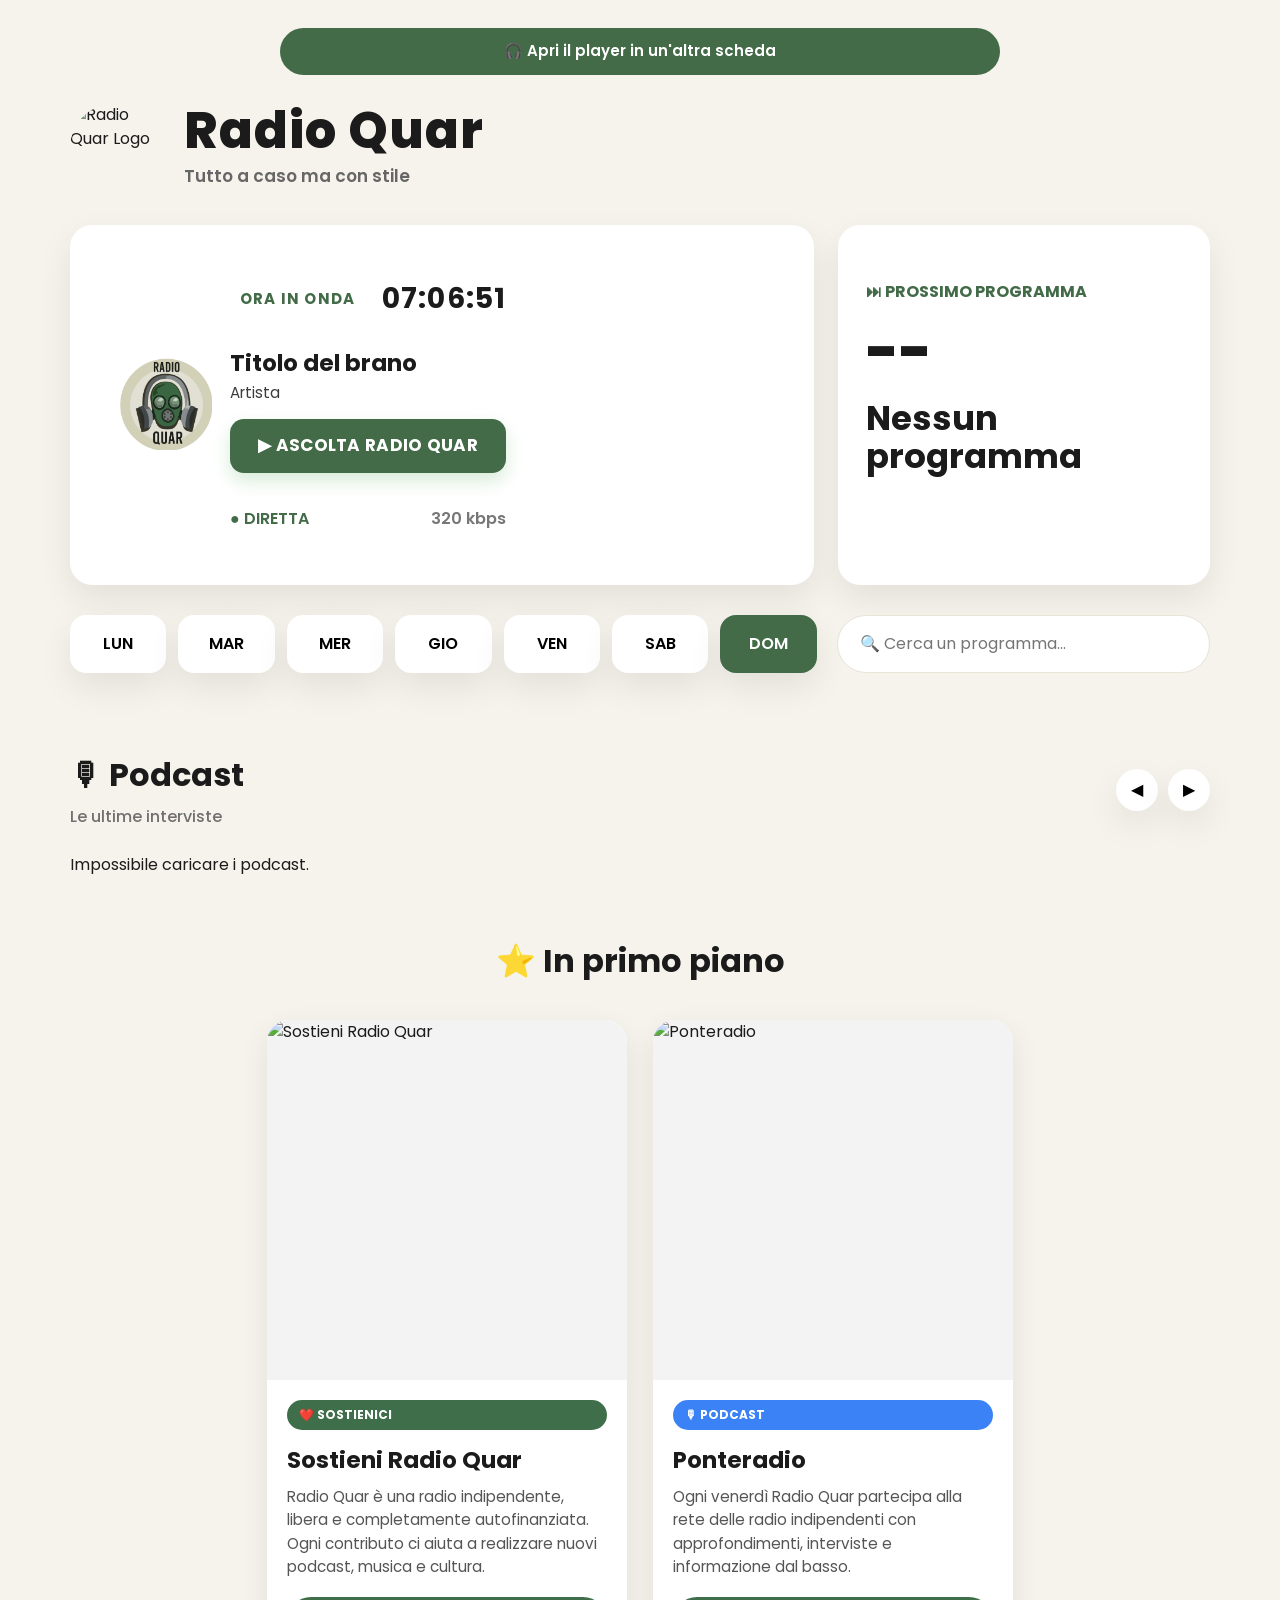
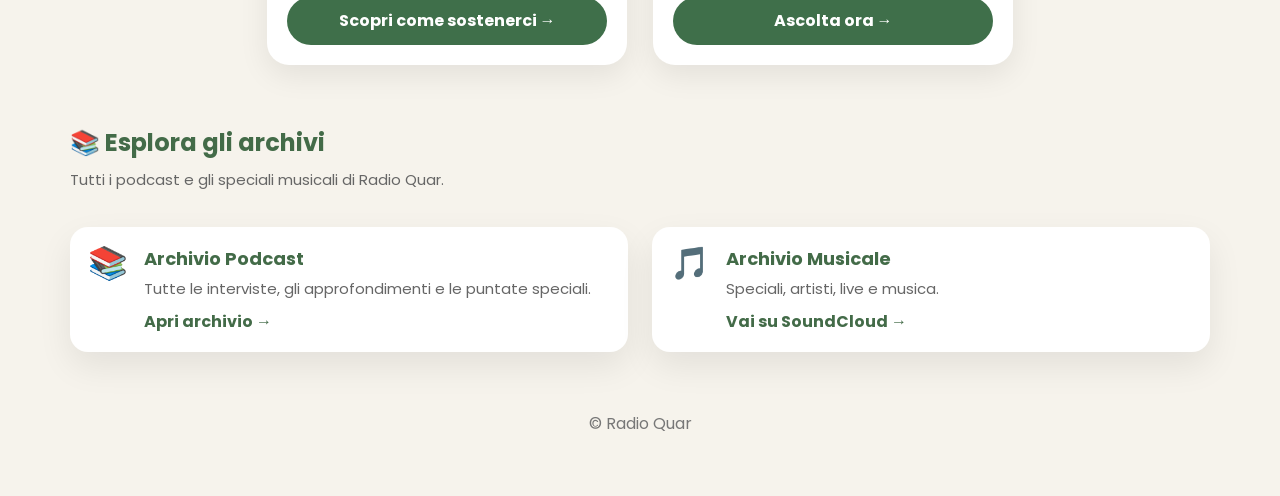
==== commit 6ff58aee: "Homepage: nuove card In primo piano" ====
--- a/index.html
+++ b/index.html
@@ -1631,6 +1631,231 @@
 
 
 }
+
+/* ======================================================
+   IN PRIMO PIANO
+====================================================== */
+
+.rq-featured{
+
+    max-width:760px;
+
+    margin:60px auto;
+
+}
+
+.rq-section-title{
+
+    text-align:center;
+
+    margin-bottom:35px;
+
+}
+
+.rq-section-title h2{
+
+    margin:0;
+
+    font-size:2rem;
+
+}
+
+.rq-section-title p{
+
+    color:#666;
+
+    margin-top:8px;
+
+}
+
+.rq-featured-grid{
+
+    display:flex;
+
+    justify-content:center;
+
+    align-items:stretch;
+
+    gap:26px;
+
+    flex-wrap:wrap;
+
+}
+
+.rq-feature-card{
+
+    width:360px;
+
+    background:#fff;
+
+    border-radius:22px;
+
+    overflow:hidden;
+
+    display:flex;
+
+    flex-direction:column;
+
+    box-shadow:0 10px 30px rgba(0,0,0,.08);
+
+    transition:.25s;
+
+}
+
+.rq-feature-card:hover{
+
+    transform:translateY(-6px);
+
+    box-shadow:0 18px 40px rgba(0,0,0,.12);
+
+}
+
+.rq-feature-card:hover img{
+
+    transform:scale(1.04);
+
+}
+
+.rq-feature-card img{
+
+    width:100%;
+
+    aspect-ratio:1 / 1;
+
+    object-fit:cover;
+
+    display:block;
+
+    background:#f3f3f3;
+
+}
+
+.rq-feature-body{
+
+    padding:20px;
+
+    display:flex;
+
+    flex-direction:column;
+
+    flex:1;
+
+}
+
+.rq-feature-tag{
+
+    display:inline-block;
+
+    padding:6px 12px;
+
+    border-radius:999px;
+
+    color:#fff;
+
+    font-size:.75rem;
+
+    font-weight:700;
+
+    margin-bottom:15px;
+
+}
+
+.rq-feature-tag.support{
+
+    background:#3f6f4a;
+
+}
+
+.rq-feature-tag.podcast{
+
+    background:#3b82f6;
+
+}
+
+.rq-feature-body h3{
+
+    margin:0 0 10px;
+
+    font-size:1.45rem;
+
+    line-height:1.3;
+
+}
+
+.rq-feature-body p{
+
+    color:#555;
+
+    font-size:.95rem;
+
+    line-height:1.55;
+
+    margin-bottom:18px;
+
+    flex:1;
+
+}
+
+.rq-feature-btn{
+
+    display:inline-flex;
+
+    align-items:center;
+
+    justify-content:center;
+
+    padding:12px 20px;
+
+    border-radius:999px;
+
+    background:#3f6f4a;
+
+    color:#fff;
+
+    text-decoration:none;
+
+    font-weight:700;
+
+    transition:.25s;
+
+}
+
+
+.rq-feature-btn:hover{
+
+    background:#31573a;
+
+}
+
+.rq-feature-card img{
+
+    width:100%;
+
+    aspect-ratio:1/1;
+
+    object-fit:cover;
+
+    display:block;
+
+    transition:.35s;
+
+}
+
+.rq-feature-card:hover img{
+
+    transform:scale(1.04);
+
+}
+
+@media(max-width:900px){
+
+    .rq-featured-grid{
+
+        grid-template-columns:1fr;
+
+    }
+
+} 
 
 </style>
 
@@ -1925,6 +2150,128 @@
 
 </div>
 
+
+
+    </article>
+
+</section>
+
+<!-- ======================================================
+     IN PRIMO PIANO
+====================================================== -->
+
+<section class="rq-featured">
+
+    <div class="rq-section-title">
+
+        <h2>⭐ In primo piano</h2>
+
+        
+
+    </div>
+
+    <div class="rq-featured-grid">
+
+        <!-- =============================
+             CARD 1
+        ============================== -->
+
+        <article class="rq-feature-card">
+
+            <img
+                src="https://news.radioquar.com/wp-content/uploads/2026/06/week-2026-06-03T123806.281.jpg"
+                alt="Sostieni Radio Quar"
+                loading="lazy">
+
+            <div class="rq-feature-body">
+
+                <span class="rq-feature-tag support">
+
+                    ❤️ SOSTIENICI
+
+                </span>
+
+                <h3>
+
+                    Sostieni Radio Quar
+
+                </h3>
+
+                <p>
+
+                    Radio Quar è una radio indipendente,
+                    libera e completamente autofinanziata.
+
+                    Ogni contributo ci aiuta a realizzare
+                    nuovi podcast, musica e cultura.
+
+                </p>
+
+                <a
+                    href="https://news.radioquar.com/sostienici/"
+                    target="_blank"
+                    class="rq-feature-btn">
+
+                    Scopri come sostenerci →
+
+                </a>
+
+            </div>
+
+        </article>
+
+        <!-- =============================
+             CARD 2
+        ============================== -->
+
+        <article class="rq-feature-card">
+
+            <img
+                src="https://news.radioquar.com/wp-content/uploads/2026/06/5821362316560240034-1.jpg"
+                alt="Ponteradio"
+                loading="lazy">
+
+            <div class="rq-feature-body">
+
+                <span class="rq-feature-tag podcast">
+
+                    🎙 PODCAST
+
+                </span>
+
+                <h3>
+
+                    Ponteradio
+
+                </h3>
+
+                <p>
+
+                    Ogni venerdì Radio Quar partecipa
+                    alla rete delle radio indipendenti
+                    con approfondimenti, interviste
+                    e informazione dal basso.
+
+                </p>
+
+                <a
+                    href="https://news.radioquar.com/series/ponteradio/"
+                    target="_blank"
+                    class="rq-feature-btn">
+
+                    Ascolta ora →
+
+                </a>
+
+            </div>
+
+        </article>
+
+    </div>
+
+</section>
+
+
 <!-- ==========================================
      ARCHIVI PODCAST
 ========================================== -->
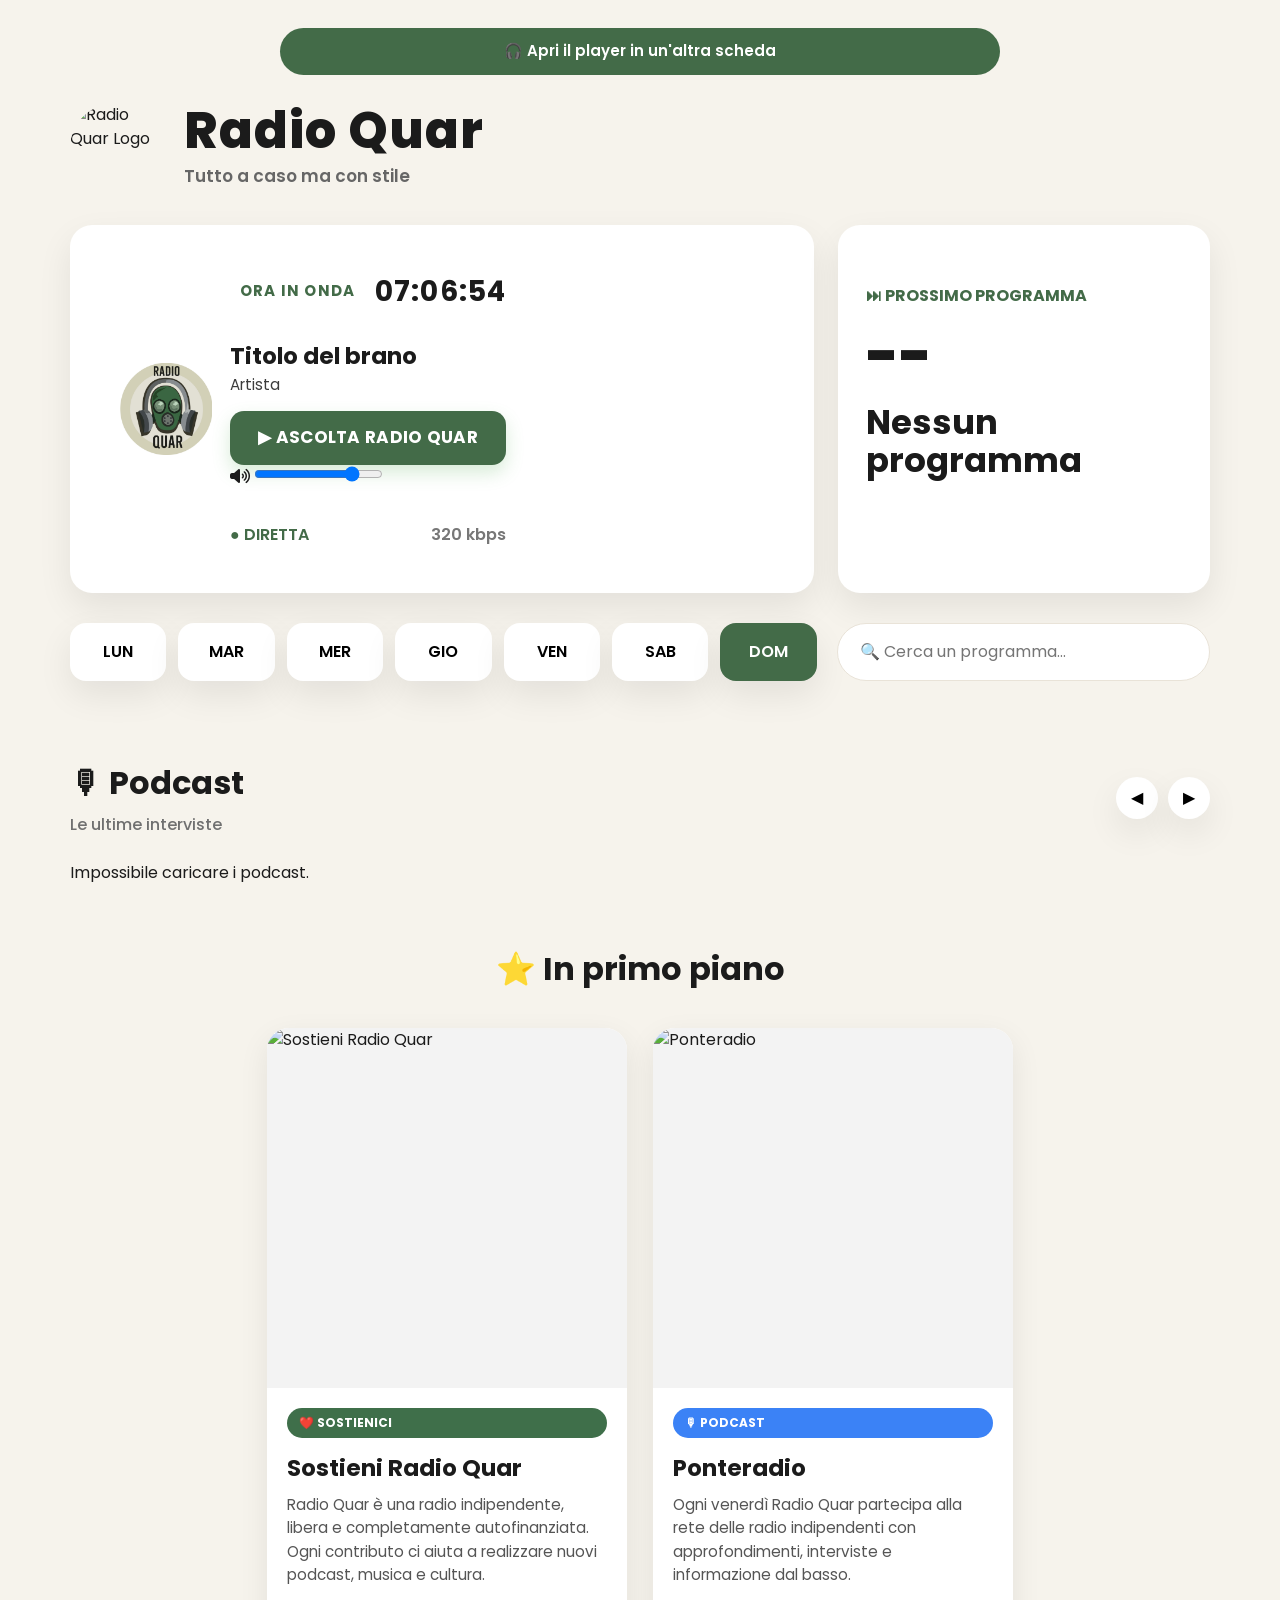
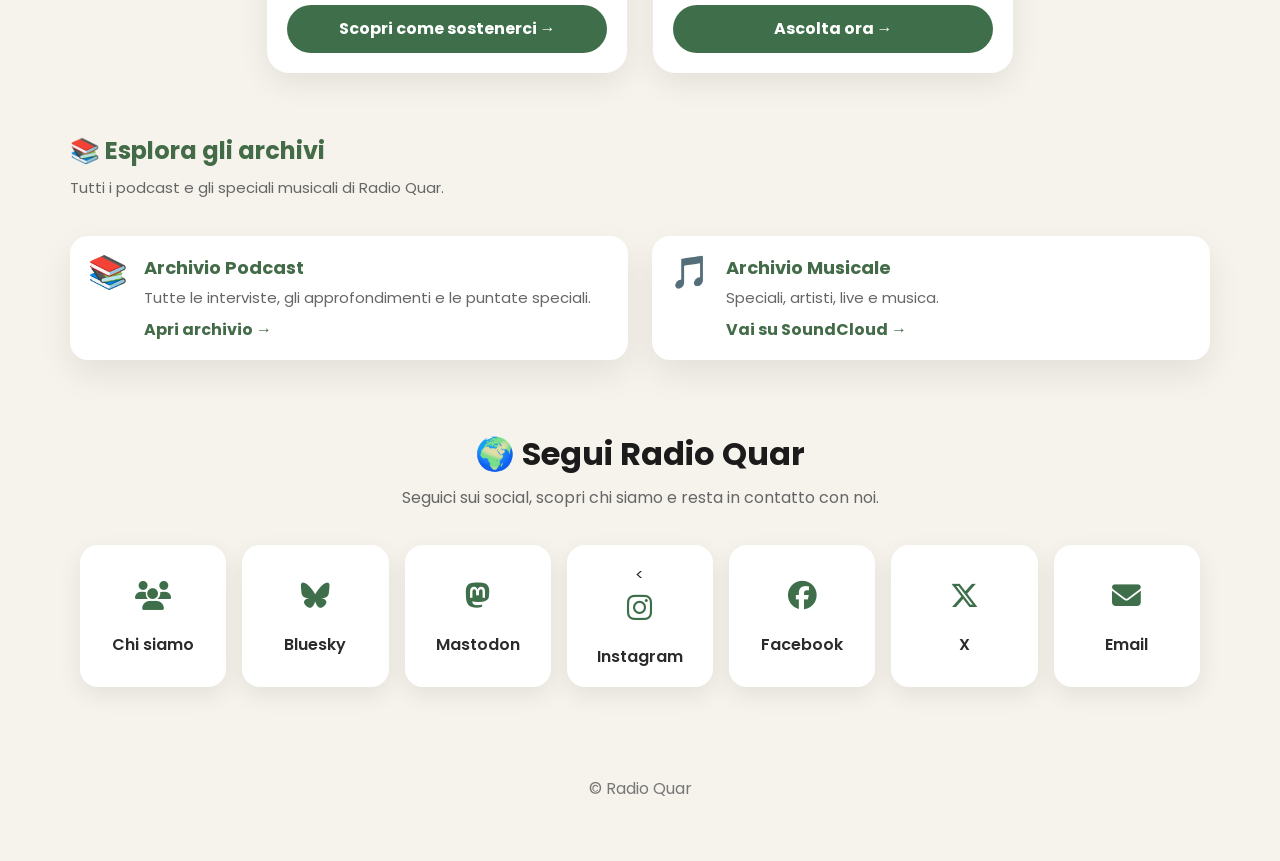
==== commit 33bf243e: "Homepage: aggiunta sezione Segui Radio Quar e controllo volume player" ====
--- a/index.html
+++ b/index.html
@@ -41,6 +41,8 @@
     <!-- =====================================================
          CSS
     ====================================================== -->
+
+<link rel="stylesheet" href="https://cdnjs.cloudflare.com/ajax/libs/font-awesome/6.7.2/css/all.min.css">
 
 <style>
 
@@ -1856,6 +1858,120 @@
     }
 
 } 
+
+
+/* ======================================================
+   SEGUI RADIO QUAR
+====================================================== */
+
+.rq-social{
+
+    margin:70px auto 90px;
+
+}
+
+.rq-social-grid{
+
+    display:grid;
+
+    grid-template-columns:repeat(7,1fr);
+
+    gap:16px;
+
+    max-width:1120px;
+
+    margin:35px auto 0;
+
+}
+
+.rq-social-card{
+
+    background:#fff;
+
+    border-radius:18px;
+
+    padding:16px 10px;
+
+    text-align:center;
+
+    text-decoration:none;
+
+    color:#2b2b2b;
+
+    box-shadow:0 8px 24px rgba(0,0,0,.08);
+
+    transition:.25s;
+
+    border:2px solid transparent;
+
+min-height:140px;
+
+display:flex;
+
+flex-direction:column;
+
+justify-content:center;
+
+align-items:center;
+
+}
+
+.rq-social-card:hover{
+
+    transform:translateY(-4px);
+
+    box-shadow:0 15px 30px rgba(0,0,0,.12);
+
+    border-color:#3f6f4a;
+
+}
+
+
+.rq-social-card:hover .rq-social-icon{
+
+    transform:scale(1.15);
+
+    transition:.25s;
+
+}
+
+.rq-social-icon{
+
+    font-size:1.8rem;
+
+    margin-bottom:15px;
+
+    color:#3f6f4a;
+
+    transition:.25s;
+
+}
+
+.rq-social-card:hover .rq-social-icon{
+
+    transform:scale(1.15);
+
+}
+
+.rq-social-card h3{
+
+    margin:0;
+
+    font-size:1rem;
+
+    font-weight:600;
+
+}
+
+@media (max-width:768px){
+
+    .rq-social-grid{
+
+        grid-template-columns:repeat(2,1fr);
+
+    }
+
+}
 
 </style>
 
@@ -1988,6 +2104,19 @@
 
             </button>
 
+<div class="rq-volume">
+
+    <i class="fa-solid fa-volume-high"></i>
+
+ <input
+    type="range"
+    id="rq-volume"
+    min="0"
+    max="1"
+    step="0.01"
+    value="0.8">
+
+</div>
             <div class="rq-player-bottom">
 
     <span id="rq-player-mode">
@@ -2385,6 +2514,116 @@
 </section>
 
 
+<!-- ======================================================
+     SEGUI RADIO QUAR
+====================================================== -->
+
+<section class="rq-social">
+
+    <div class="rq-section-title">
+
+        <h2>🌍 Segui Radio Quar</h2>
+
+        <p>
+
+            Seguici sui social, scopri chi siamo e resta in contatto con noi.
+
+        </p>
+
+    </div>
+
+    <div class="rq-social-grid">
+
+        <a class="rq-social-card" href="https://news.radioquar.com/chi-siamo/" target="_blank">
+
+            <div class="rq-social-icon">
+
+    <i class="fa-solid fa-users"></i>
+
+</div>
+
+            <h3>Chi siamo</h3>
+
+        </a>
+
+        <a class="rq-social-card" href="https://bsky.app/" target="_blank">
+
+            <div class="rq-social-icon">
+
+    <i class="fa-brands fa-bluesky"></i>
+
+</div>
+
+            <h3>Bluesky</h3>
+
+        </a>
+
+        <a class="rq-social-card" href="https://mastodon.social/" target="_blank">
+
+            <div class="rq-social-icon">
+
+    <i class="fa-brands fa-mastodon"></i>
+
+</div>
+
+            <h3>Mastodon</h3>
+
+        </a>
+
+        <a class="rq-social-card" href="https://instagram.com/" target="_blank">
+
+            <<div class="rq-social-icon">
+
+    <i class="fa-brands fa-instagram"></i>
+
+</div>
+
+            <h3>Instagram</h3>
+
+        </a>
+
+        <a class="rq-social-card" href="https://facebook.com/" target="_blank">
+
+            <div class="rq-social-icon">
+
+    <i class="fa-brands fa-facebook"></i>
+
+</div>
+
+            <h3>Facebook</h3>
+
+        </a>
+
+        <a class="rq-social-card" href="https://x.com/" target="_blank">
+
+            <div class="rq-social-icon">
+
+    <i class="fa-brands fa-x-twitter"></i>
+
+</div>
+
+            <h3>X</h3>
+
+        </a>
+
+        <a class="rq-social-card" href="mailto:radioquar@bruttocarattere.org">
+
+            <div class="rq-social-icon">
+
+    <i class="fa-solid fa-envelope"></i>
+
+</div>
+
+            <h3>Email</h3>
+
+        </a>
+
+    </div>
+
+</section>
+
+
+
 
         <!-- =====================================================
              FOOTER
@@ -3091,6 +3330,16 @@
 
     APP.audio.preload = "none";
 
+    const volume = document.getElementById("rq-volume");
+
+APP.audio.volume = parseFloat(volume.value);
+
+volume.addEventListener("input", () => {
+
+    APP.audio.volume = parseFloat(volume.value);
+
+});
+
     const button =
         document.getElementById("rq-play");
 
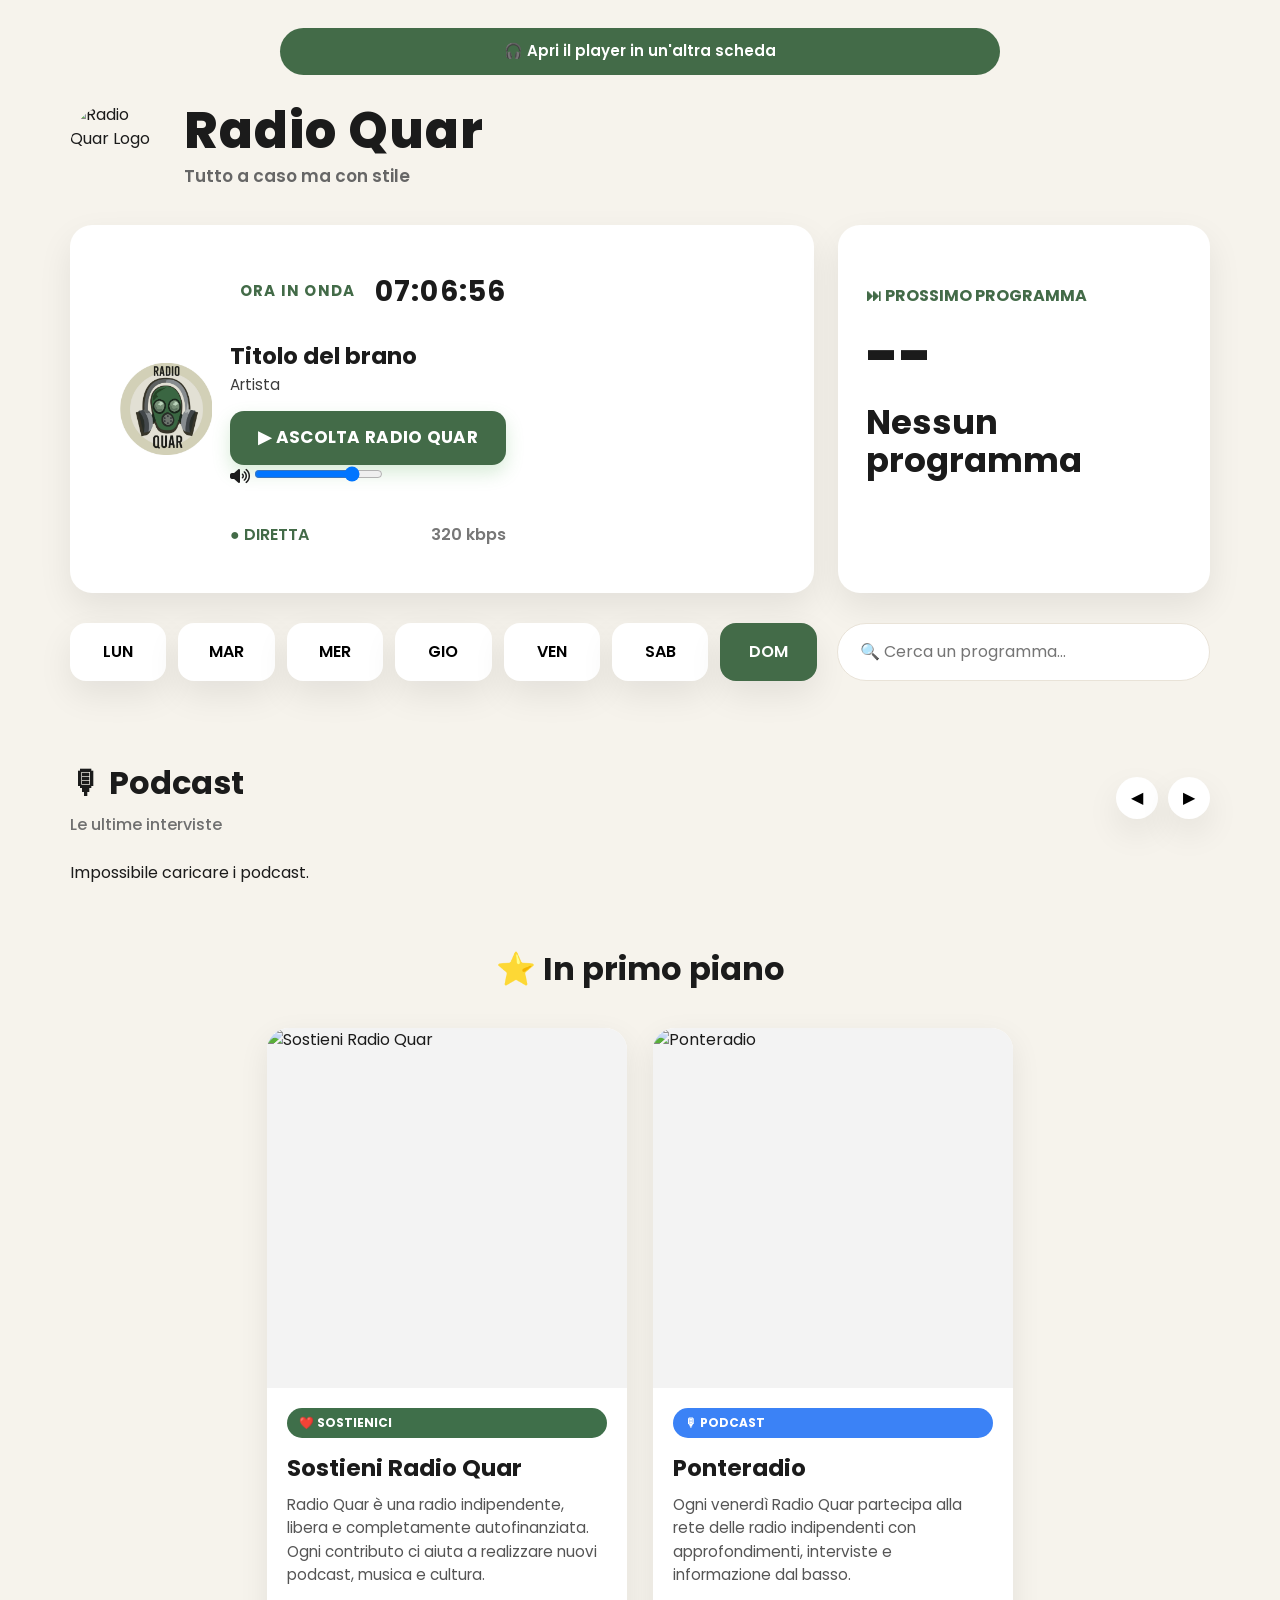
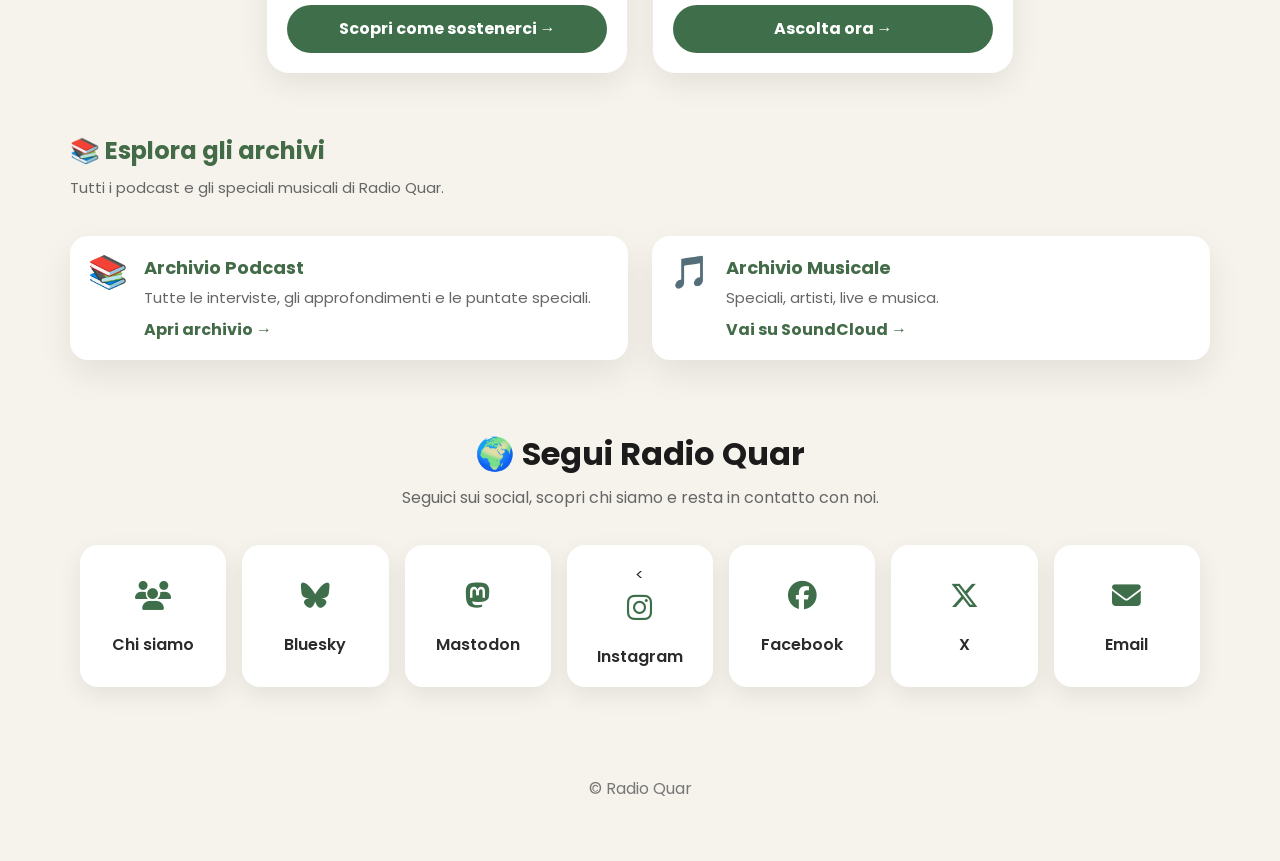
==== commit 8fc94ffd: "Build 1.3 - Step 1: separate CSS into style.css" ====
--- a/index.html
+++ b/index.html
@@ -15,6 +15,9 @@
 
     <title>Radio Quar 2.0</title>
 
+<link rel="stylesheet" href="assets/css/style.css">
+</head>
+
     <meta
         name="description"
         content="Dashboard Radio Quar 2.0">
@@ -44,1936 +47,7 @@
 
 <link rel="stylesheet" href="https://cdnjs.cloudflare.com/ajax/libs/font-awesome/6.7.2/css/all.min.css">
 
-<style>
-
-/* ==========================================================
-   RADIO QUAR 2.0
-   BUILD RC2.1
-========================================================== */
-
-
-/* ==========================================================
-   VARIABLES
-========================================================== */
-
-:root{
-
-    --bg:#F6F3EC;
-
-    --surface:#FFFFFF;
-
-    --primary:#436B48;
-
-    --primary-dark:#3D8E3C;
-
-    --text:#1B1B1B;
-
-    --muted:#707070;
-
-    --border:#E9E3D8;
-
-    --shadow:
-        0 14px 34px rgba(0,0,0,.08);
-
-    --radius:22px;
-
-    --transition:.25s ease;
-
-    --success:#3F6F4A;
-
---danger:#C53A3A;
-
---podcast:#8B5CF6;
-
---player-height:92px;
-
-}
-
-
-/* ==========================================================
-   RESET
-========================================================== */
-
-*{
-
-    margin:0;
-
-    padding:0;
-
-    box-sizing:border-box;
-
-}
-
-*::before,
-*::after{
-
-    box-sizing:border-box;
-
-}
-
-html{
-
-    scroll-behavior:smooth;
-
-}
-
-body{
-
-    background:var(--bg);
-
-    color:var(--text);
-
-    font-family:'Poppins',sans-serif;
-
-    line-height:1.5;
-
-    overflow-x:hidden;
-
-}
-
-
-/* ==========================================================
-   GLOBAL
-========================================================== */
-
-img{
-
-    display:block;
-
-    max-width:100%;
-
-    height:auto;
-}
-
-a{
-
-    text-decoration:none;
-
-    color:inherit;
-
-}
-
-button{
-
-    appearance:none;
-
-    border:none;
-
-    cursor:pointer;
-
-    font:inherit;
-
-}
-
-input{
-
-    font:inherit;
-
-}
-
-
-/* ==========================================================
-   LAYOUT
-========================================================== */
-
-.rq-wrapper{
-
-    width:min(1140px,calc(100% - 40px));
-
-    margin:auto;
-
-    padding:28px 0 60px;
-
-}
-
-
-/* ==========================================================
-   BUTTON
-========================================================== */
-
-.rq-open-player{
-
-    display:flex;
-
-    justify-content:center;
-
-    align-items:center;
-
-    padding:12px 20px;
-
-    margin:0 auto 28px;
-
-    max-width:720px;
-
-    border-radius:999px;
-
-    background:var(--primary);
-
-    color:#fff;
-
-    font-size:15px;
-
-    font-weight:600;
-
-    text-decoration:none;
-
-    transition:transform .25s;
-
-}
-
-.rq-open-player:hover{
-
-    background:var(--primary-dark);
-
-    transform:translateY(-1px);
-
-}
-
-/* ==========================================================
-   HEADER
-========================================================== */
-
-.rq-header{
-
-    display:grid;
-
-    grid-template-columns:90px 1fr;
-
-    gap:24px;
-
-    align-items:center;
-
-    margin-bottom:32px;
-
-}
-
-.rq-logo{
-
-    width:90px;
-
-    height:90px;
-
-    border-radius:50%;
-
-    display:flex;
-
-    align-items:center;
-
-    justify-content:center;
-
-    overflow:hidden;
-
-    flex-shrink:0;
-
-}
-
-.rq-logo img{
-
-    width:100%;
-
-    height:100%;
-
-    display:block;
-
-    object-fit:contain;
-
-    border-radius:50%;
-
-}
-
-.rq-title{
-
-    font-size:50px;
-
-    font-weight:800;
-
-    line-height:1;
-
-    letter-spacing:.02em;
-
-    margin-bottom:8px;
-
-}
-
-.rq-subtitle{
-
-    font-size:17px;
-
-    font-weight:600;
-
-    color:#666;
-
-    margin:0;
-
-}
-
-
-/* ==========================================================
-   GRID
-========================================================== */
-
-.rq-core{
-
-    display:grid;
-
-    grid-template-columns:2fr 1fr;
-
-    gap:24px;
-
-    margin-bottom:24px;
-
-}
-
-.rq-toolbar{
-
-    display:grid;
-
-    grid-template-columns:2fr 1fr;
-
-    gap:20px;
-
-    margin:30px 0;
-
-}
-
-
-/* ==========================================================
-   CARD
-========================================================== */
-
-.rq-card{
-
-    background:var(--surface);
-
-    border-radius:var(--radius);
-
-    box-shadow:var(--shadow);
-
-    padding:28px;
-
-}
-
-
-/* ==========================================================
-   TABS
-========================================================== */
-
-.rq-tabs{
-
-    display:grid;
-
-    grid-template-columns:repeat(7,1fr);
-
-    gap:12px;
-
-}
-
-.rq-tab{
-
-    background:white;
-
-    border-radius:16px;
-
-    padding:16px;
-
-    text-align:center;
-
-    font-weight:600;
-
-    cursor:pointer;
-
-    transition:var(--transition);
-
-    box-shadow:var(--shadow);
-
-}
-
-.rq-tab:hover{
-
-    background:var(--primary);
-
-    color:white;
-
-}
-
-.rq-tab.active{
-
-    background:var(--primary);
-
-    color:white;
-
-}
-
-
-/* ==========================================================
-   SEARCH
-========================================================== */
-
-.rq-search{
-
-    width:100%;
-
-    height:58px;
-
-    padding:0 22px;
-
-    border:1px solid var(--border);
-
-background:#fff;
-
-    border-radius:999px;
-
-    outline:none;
-
-    background:white;
-
-}
-
-.rq-search:focus{
-
-    border-color:var(--primary);
-
-}
-
-
-/* ==========================================================
-   FOOTER
-========================================================== */
-
-.rq-footer{
-
-    margin-top:60px;
-
-    text-align:center;
-
-    color:#777;
-
-}
-
-
-/* ==========================================================
-   PLAYER
-========================================================== */
-
-#rq-player{
-
-    min-height:360px;
-
-    display:flex;
-
-    align-items:center;
-
-}
-
-.rq-player-layout{
-
-    display:flex;
-
-    align-items:center;
-
-    gap:18px;
-
-    padding:18px 22px;
-
-}
-
-/* ---------------------------------------------------------
-   COVER
---------------------------------------------------------- */
-
-.rq-player-cover{
-
-    width:92px;
-
-    height:92px;
-
-    flex-shrink:0;
-
-}
-
-.rq-player-cover img{
-
-    width:100%;
-
-    height:100%;
-
-    border-radius:14px;
-
-    object-fit:cover;
-
-}
-
-
-/* ---------------------------------------------------------
-   INFO
---------------------------------------------------------- */
-
-.rq-player-info{
-
-    flex:1;
-
-    display:flex;
-
-    flex-direction:column;
-
-}
-
-.rq-player-top{
-
-    display:flex;
-
-    justify-content:space-between;
-
-    align-items:center;
-
-    margin-bottom:22px;
-
-}
-
-
-/* ---------------------------------------------------------
-   BADGE
---------------------------------------------------------- */
-
-.rq-badge-live{
-
-    display:flex;
-
-    align-items:center;
-
-    gap:10px;
-
-    color:var(--primary);
-
-    font-size:15px;
-
-    font-weight:700;
-
-    letter-spacing:.08em;
-
-    text-transform:uppercase;
-
-}
-
-
-/* ---------------------------------------------------------
-   CLOCK
---------------------------------------------------------- */
-
-#rq-clock{
-
-    font-size:28px;
-
-    font-weight:700;
-
-    letter-spacing:.04em;
-
-}
-
-
-/* ---------------------------------------------------------
-   SONG
---------------------------------------------------------- */
-
-#rq-song{
-
-    margin:8px 0 4px;
-
-    font-size:1.45rem;
-
-    line-height:1.2;
-
-}
-
-/* ---------------------------------------------------------
-   ARTIST
---------------------------------------------------------- */
-
-#rq-artist{
-
-    margin-bottom:14px;
-
-    opacity:.85;
-
-    font-size:.95rem;
-
-}
-
-/* ---------------------------------------------------------
-   BUTTON
---------------------------------------------------------- */
-
-#rq-play{
-
-    align-self:flex-start;
-
-    padding:14px 28px;
-
-    border-radius:14px;
-
-    background:var(--primary);
-
-    color:#fff;
-
-    font-size:17px;
-
-    font-weight:700;
-
-    letter-spacing:.3px;
-
-    transition:
-    background .25s,
-    transform .25s,
-    box-shadow .25s;
-
-    box-shadow:
-        0 8px 18px rgba(79,168,76,.22);
-
-}
-
-
-#rq-play:hover{
-
-    background:var(--primary-dark);
-
-    transform:translateY(-3px);
-
-    box-shadow:
-        0 12px 24px rgba(79,168,76,.28);
-
-}
-
-#rq-play:active{
-
-    transform:translateY(0);
-
-}
-
-
-/* ---------------------------------------------------------
-   FOOTER
---------------------------------------------------------- */
-
-.rq-player-bottom{
-
-    display:flex;
-
-    justify-content:space-between;
-
-    align-items:center;
-
-    margin-top:34px;
-
-    font-weight:600;
-
-    color:var(--primary);
-
-}
-
-.rq-player-bottom span:last-child{
-
-    color:#777;
-
-}
-
-
-/* ---------------------------------------------------------
-   MOBILE
---------------------------------------------------------- */
-
-@media(max-width:900px){
-
-    #rq-player{
-
-        min-height:auto;
-
-    }
-
-.rq-player-layout{
-
-    flex-direction:column;
-
-    gap:28px;
-
-    text-align:center;
-
-}
-
-    .rq-player-cover{
-
-        margin:auto;
-
-    }
-
-    .rq-player-top{
-
-        flex-direction:column;
-
-        gap:14px;
-
-    }
-
-    #rq-song{
-
-        font-size:34px;
-
-        text-align:center;
-
-    }
-
-    #rq-artist{
-
-        text-align:center;
-
-    }
-
-    #rq-play{
-
-        align-self:center;
-
-    }
-
-    .rq-player-bottom{
-
-        flex-direction:column;
-
-        gap:10px;
-
-    }
-
-}
-
-
-
-/* ==========================================================
-   NEXT PROGRAM
-========================================================== */
-
-#rq-next{
-
-    display:flex;
-
-    flex-direction:column;
-
-    justify-content:center;
-
-}
-
-.rq-next-label{
-
-    color:var(--primary);
-
-    font-weight:700;
-
-    margin-bottom:18px;
-
-}
-
-.rq-next-time{
-
-    font-size:58px;
-
-    font-weight:800;
-
-    line-height:1;
-
-    margin-bottom:20px;
-
-}
-
-.rq-next-title{
-
-    font-size:34px;
-
-    line-height:1.1;
-
-    margin-bottom:14px;
-
-}
-
-.rq-next-speaker{
-
-    color:var(--muted);
-
-    margin-bottom:22px;
-
-}
-
-.rq-next-countdown{
-
-    margin-top:18px;
-
-    font-weight:600;
-
-    color:#555;
-
-}
-
-/* ==========================================================
-   SCHEDULE
-========================================================== */
-
-.rq-schedule{
-
-    display:grid;
-
-    grid-template-columns:repeat(2,1fr);
-
-    gap:22px;
-
-}
-
-.rq-show{
-
-    position:relative;
-
-    overflow:hidden;
-
-    background:#fff;
-
-    border-radius:18px;
-
-    padding:18px;
-
-    box-shadow:var(--shadow);
-
-    display:grid;
-
-    grid-template-columns:88px 1fr 22px;
-
-    gap:16px;
-
-    align-items:center;
-
-    transition:var(--transition);
-
-}
-
-/* ==========================================
-   PROGRAMMA IN ONDA
-========================================== */
-
-.rq-show.live{
-
-    border-left:6px solid var(--success);
-
-    background:#F7FBF7;
-
-}
-
-/* ==========================================
-   PROSSIMO PROGRAMMA
-========================================== */
-
-.rq-show.next{
-
-    border-left:6px solid #8DCB73;
-
-    background:#FCFEFB;
-
-}
-
-
-
-.rq-show:hover{
-
-    transform:translateY(-2px);
-
-    box-shadow:0 10px 24px rgba(0,0,0,.08);
-
-}
-
-
-.rq-time{
-
-    font-size:34px;
-
-    font-weight:800;
-
-    line-height:1;
-
-}
-
-.rq-program{
-
-    display:flex;
-
-    flex-direction:column;
-
-    align-items:flex-start;
-
-    gap:6px;
-
-}
-
-/* ==========================================
-   STATO PROGRAMMA
-========================================== */
-
-.rq-state{
-
-    display:flex;
-
-    align-items:center;
-
-    gap:6px;
-
-    font-size:11px;
-
-    font-weight:700;
-
-    letter-spacing:.08em;
-
-    text-transform:uppercase;
-
-    margin-bottom:4px;
-
-}
-
-.rq-state-live{
-
-    color:var(--success);
-
-}
-
-.rq-state-next{
-
-    color:#8DBB72;
-
-}
-
-
-.rq-program-title{
-
-    font-size:20px;
-
-    font-weight:700;
-
-    line-height:1.25;
-
-}
-
-
-.rq-program-speaker{
-
-    font-size:14px;
-
-    color:var(--muted);
-
-}
-
-.rq-star{
-
-    font-size:18px;
-
-    cursor:pointer;
-
-    transition:.25s;
-
-}
-
-
-.rq-star:hover{
-
-    transform:scale(1.2);
-
-}
-
-.rq-badge{
-
-    display:inline-flex;
-
-    align-items:center;
-
-    justify-content:center;
-
-    align-self:flex-start;
-
-    width:auto;
-
-    padding:4px 10px;
-
-    border-radius:999px;
-
-    background:var(--primary);
-
-    color:#fff;
-
-    font-size:10px;
-
-    font-weight:700;
-
-    letter-spacing:.05em;
-
-    line-height:1;
-
-    white-space:nowrap;
-
-}
-
-.rq-badge.next{
-
-    background:#78B95E;
-
-}
-
-@media(max-width:900px){
-
-    .rq-schedule{
-
-        grid-template-columns:1fr;
-
-    }
-
-}
-
-/* ==========================================================
-   PODCAST CARD
-========================================================== */
-
-
-.rq-podcast-card{
-
-    flex:0 0 calc((100% - 56px) / 3);
-
-    max-width:280px;
-
-    min-width:240px;
-
-    background:#fff;
-
-    border-radius:18px;
-
-    overflow:hidden;
-
-    box-shadow:var(--shadow);
-
-    transition:
-        transform .25s,
-        box-shadow .25s;
-
-}
-
-.rq-podcast-card:hover{
-
-    transform:translateY(-4px);
-
-    box-shadow:
-    0 18px 36px rgba(0,0,0,.12);
-
-}
-
-.rq-podcast-card:hover .rq-podcast-cover img{
-
-    transform:scale(1.03);
-
-}
-
-.rq-podcast-cover{
-
-    aspect-ratio:16 / 10;
-
-    background:#ECECEC;
-
-    overflow:hidden;
-
-}
-
-.rq-podcast-cover img{
-
-    width:100%;
-
-    height:100%;
-
-    object-fit:cover;
-
-    display:block;
-
-    transition:transform .35s;
-}
-
-.rq-podcast-body{
-
-    padding:14px;
-
-}
-
-.rq-podcast-title{
-
-    font-size:16px;
-
-    font-weight:700;
-
-    line-height:1.35;
-
-    display:-webkit-box;
-
-    -webkit-line-clamp:2;
-
-    -webkit-box-orient:vertical;
-
-    overflow:hidden;
-
-    min-height:48px;
-
-    margin:0 0 14px;
-
-}
-
-
-.rq-podcast-play{
-
-    width:100%;
-
-    border:none;
-
-    border-radius:10px;
-
-    padding:10px;
-
-    background:var(--primary);
-
-    color:#fff;
-
-    font-size:14px;
-
-    font-weight:700;
-
-    cursor:pointer;
-
-}
-
-.rq-podcast-play:hover{
-
-    background:var(--primary-dark);
-
-}
-
-.rq-podcast-play:active{
-
-    transform:scale(.98);
-
-}
-
-
-/* ==========================================================
-   ARCHIVI PODCAST
-========================================================== */
-
-/* ==========================================================
-   ARCHIVI TITLE
-========================================================== */
-
-.rq-archives-title{
-
-    margin:36px 0 22px;
-
-}
-
-.rq-archives-title h2{
-
-    margin:0;
-
-    font-size:24px;
-
-    color:var(--primary);
-
-}
-
-.rq-archives-title p{
-
-    margin:8px 0 0;
-
-    color:#666;
-
-    font-size:15px;
-
-}
-
-
-.rq-podcast-archives{
-
-    display:grid;
-
-    grid-template-columns:repeat(2,1fr);
-
-    gap:24px;
-
-    margin-top:36px;
-
-}
-
-.rq-archive-card{
-
-    display:flex;
-
-    align-items:flex-start;
-
-    gap:16px;
-
-    padding:18px;
-
-    background:#ffffff;
-
-    border-radius:18px;
-
-    box-shadow:var(--shadow);
-
-    text-decoration:none;
-
-    color:inherit;
-
-    transition:
-        transform .25s,
-        box-shadow .25s;
-
-}
-
-.rq-archive-card:hover{
-
-    transform:translateY(-4px);
-
-    box-shadow:0 18px 36px rgba(0,0,0,.12);
-
-}
-
-.rq-archive-icon{
-
-    font-size:32px;
-
-    line-height:1;
-
-    flex-shrink:0;
-
-    margin-top:2px;
-
-}
-
-.rq-archive-content{
-
-    flex:1;
-
-}
-
-.rq-archive-content h3{
-
-    margin:0 0 6px;
-
-    font-size:18px;
-
-    color:var(--primary);
-
-}
-
-.rq-archive-content p{
-
-    margin:0 0 10px;
-
-    color:#666;
-
-    line-height:1.45;
-
-    font-size:15px;
-
-}
-
-.rq-archive-content span{
-
-    font-weight:700;
-
-    color:var(--primary);
-
-}
-
-@media(max-width:768px){
-
-    .rq-podcast-archives{
-
-        grid-template-columns:1fr;
-
-    }
-
-}
-
-
-/* ==========================================================
-   PODCAST
-========================================================== */
-
-.rq-podcast-section{
-
-    margin-top:48px;
-
-}
-
-.rq-section-header{
-
-    display:flex;
-
-    justify-content:space-between;
-
-    align-items:center;
-
-    flex-wrap:wrap;
-
-    margin-bottom:24px;
-
-}
-
-.rq-section-header h2{
-
-    margin:0;
-
-    font-size:32px;
-
-    font-weight:700;
-
-}
-
-.rq-section-subtitle{
-
-    margin-top:6px;
-
-    color:var(--muted);
-
-    font-size:16px;
-
-    font-weight:500;
-
-}
-
-.rq-slider-nav{
-
-    display:flex;
-
-    gap:10px;
-
-}
-
-.rq-slider-nav button{
-
-    width:42px;
-
-    height:42px;
-
-    border:none;
-
-    border-radius:50%;
-
-    background:#fff;
-
-    box-shadow:var(--shadow);
-
-    cursor:pointer;
-
-    transition:.25s;
-
-}
-
-.rq-slider-nav button:hover{
-
-    background:var(--primary);
-
-    color:#fff;
-
-    transform:translateY(-2px);
-
-}
-
-/* ==========================================================
-   PODCAST SLIDER WRAPPER
-========================================================== */
-
-.rq-slider-wrapper{
-
-    position:relative;
-
-    overflow:hidden;
-
-    width:100%;
-
-}
-
-.rq-podcast-track{
-
-    display:flex;
-
-    gap:28px;
-
-    transition:transform .40s ease;
-
-    will-change:transform;
-
-}
-
-.rq-podcast-slider{
-
-    overflow:hidden;
-
-    width:100%;
-
-}
-
-/* ==========================================================
-   MINI PLAYER PODCAST
-========================================================== */
-
-.rq-podcast-player{
-
-    position:fixed;
-
-    right:24px;
-
-    bottom:24px;
-
-    width:min(390px,calc(100vw - 30px));
-
-    display:flex;
-
-    align-items:center;
-
-    gap:16px;
-
-    padding:18px;
-
-    background:#fff;
-
-    border-radius:18px;
-
-    box-shadow:0 18px 40px rgba(0,0,0,.18);
-
-    border:1px solid var(--border);
-
-    z-index:9999;
-
-    transition:
-    opacity .30s,
-    transform .30s;
-
-}
-
-.rq-podcast-player.hidden{
-
-    opacity:0;
-
-    visibility:hidden;
-
-    transform:translateY(30px);
-
-}
-
-.rq-podcast-mini-cover{
-
-    width:70px;
-
-    height:70px;
-
-    flex-shrink:0;
-
-    overflow:hidden;
-
-}
-
-.rq-podcast-mini-cover img{
-
-    width:100%;
-
-    height:100%;
-
-    object-fit:cover;
-
-    border-radius:14px;
-
-}
-
-.rq-podcast-mini-info{
-
-    flex:1;
-
-}
-
-.rq-podcast-mini-label{
-
-    color:var(--primary);
-
-    font-size:12px;
-
-    font-weight:700;
-
-    text-transform:uppercase;
-
-    letter-spacing:.08em;
-
-    margin-bottom:6px;
-
-}
-
-.rq-podcast-title{
-
-    font-size:17px;
-
-    line-height:1.3;
-
-    font-weight:700;
-
-}
-
-.rq-podcast-mini-controls{
-
-    display:flex;
-
-    flex-direction:column;
-
-    gap:10px;
-
-}
-
-.rq-podcast-mini-controls button{
-
-    min-width:110px;
-
-    border:none;
-
-    border-radius:10px;
-
-    padding:10px 14px;
-
-    background:var(--primary);
-
-    color:#fff;
-
-    font-weight:700;
-
-    cursor:pointer;
-
-    transition:
-    background .25s,
-    transform .25s;
-
-}
-
-.rq-podcast-mini-controls button:hover{
-
-    background:var(--primary-dark);
-
-}
-
-/* ==========================================================
-   RESPONSIVE
-========================================================== */
-
-@media(max-width:900px){
-
-    .rq-header{
-
-        grid-template-columns:1fr;
-
-        text-align:center;
-
-    }
-
-    .rq-podcast-slider{
-
-    grid-template-columns:repeat(auto-fit,minmax(260px,1fr));
-
-}
-    .rq-logo{
-
-    width:80px;
-
-    height:80px;
-
-    flex-shrink:0;
-
-    display:flex;
-
-    align-items:center;
-
-    justify-content:center;
-
-    margin-right:18px;
-
-}
-
-    .rq-title{
-
-        font-size:46px;
-
-    }
-
-    .rq-core{
-
-        grid-template-columns:1fr;
-
-    }
-
-    .rq-toolbar{
-
-        grid-template-columns:1fr;
-
-    }
-
-    .rq-tabs{
-
-        grid-template-columns:repeat(4,1fr);
-
-    }
-
-.rq-podcast-player{
-
-        left:12px;
-
-        right:12px;
-
-        bottom:12px;
-
-        width:auto;
-
-    }
-
-
-}
-
-/* ======================================================
-   IN PRIMO PIANO
-====================================================== */
-
-.rq-featured{
-
-    max-width:760px;
-
-    margin:60px auto;
-
-}
-
-.rq-section-title{
-
-    text-align:center;
-
-    margin-bottom:35px;
-
-}
-
-.rq-section-title h2{
-
-    margin:0;
-
-    font-size:2rem;
-
-}
-
-.rq-section-title p{
-
-    color:#666;
-
-    margin-top:8px;
-
-}
-
-.rq-featured-grid{
-
-    display:flex;
-
-    justify-content:center;
-
-    align-items:stretch;
-
-    gap:26px;
-
-    flex-wrap:wrap;
-
-}
-
-.rq-feature-card{
-
-    width:360px;
-
-    background:#fff;
-
-    border-radius:22px;
-
-    overflow:hidden;
-
-    display:flex;
-
-    flex-direction:column;
-
-    box-shadow:0 10px 30px rgba(0,0,0,.08);
-
-    transition:.25s;
-
-}
-
-.rq-feature-card:hover{
-
-    transform:translateY(-6px);
-
-    box-shadow:0 18px 40px rgba(0,0,0,.12);
-
-}
-
-.rq-feature-card:hover img{
-
-    transform:scale(1.04);
-
-}
-
-.rq-feature-card img{
-
-    width:100%;
-
-    aspect-ratio:1 / 1;
-
-    object-fit:cover;
-
-    display:block;
-
-    background:#f3f3f3;
-
-}
-
-.rq-feature-body{
-
-    padding:20px;
-
-    display:flex;
-
-    flex-direction:column;
-
-    flex:1;
-
-}
-
-.rq-feature-tag{
-
-    display:inline-block;
-
-    padding:6px 12px;
-
-    border-radius:999px;
-
-    color:#fff;
-
-    font-size:.75rem;
-
-    font-weight:700;
-
-    margin-bottom:15px;
-
-}
-
-.rq-feature-tag.support{
-
-    background:#3f6f4a;
-
-}
-
-.rq-feature-tag.podcast{
-
-    background:#3b82f6;
-
-}
-
-.rq-feature-body h3{
-
-    margin:0 0 10px;
-
-    font-size:1.45rem;
-
-    line-height:1.3;
-
-}
-
-.rq-feature-body p{
-
-    color:#555;
-
-    font-size:.95rem;
-
-    line-height:1.55;
-
-    margin-bottom:18px;
-
-    flex:1;
-
-}
-
-.rq-feature-btn{
-
-    display:inline-flex;
-
-    align-items:center;
-
-    justify-content:center;
-
-    padding:12px 20px;
-
-    border-radius:999px;
-
-    background:#3f6f4a;
-
-    color:#fff;
-
-    text-decoration:none;
-
-    font-weight:700;
-
-    transition:.25s;
-
-}
-
-
-.rq-feature-btn:hover{
-
-    background:#31573a;
-
-}
-
-.rq-feature-card img{
-
-    width:100%;
-
-    aspect-ratio:1/1;
-
-    object-fit:cover;
-
-    display:block;
-
-    transition:.35s;
-
-}
-
-.rq-feature-card:hover img{
-
-    transform:scale(1.04);
-
-}
-
-@media(max-width:900px){
-
-    .rq-featured-grid{
-
-        grid-template-columns:1fr;
-
-    }
-
-} 
-
-
-/* ======================================================
-   SEGUI RADIO QUAR
-====================================================== */
-
-.rq-social{
-
-    margin:70px auto 90px;
-
-}
-
-.rq-social-grid{
-
-    display:grid;
-
-    grid-template-columns:repeat(7,1fr);
-
-    gap:16px;
-
-    max-width:1120px;
-
-    margin:35px auto 0;
-
-}
-
-.rq-social-card{
-
-    background:#fff;
-
-    border-radius:18px;
-
-    padding:16px 10px;
-
-    text-align:center;
-
-    text-decoration:none;
-
-    color:#2b2b2b;
-
-    box-shadow:0 8px 24px rgba(0,0,0,.08);
-
-    transition:.25s;
-
-    border:2px solid transparent;
-
-min-height:140px;
-
-display:flex;
-
-flex-direction:column;
-
-justify-content:center;
-
-align-items:center;
-
-}
-
-.rq-social-card:hover{
-
-    transform:translateY(-4px);
-
-    box-shadow:0 15px 30px rgba(0,0,0,.12);
-
-    border-color:#3f6f4a;
-
-}
-
-
-.rq-social-card:hover .rq-social-icon{
-
-    transform:scale(1.15);
-
-    transition:.25s;
-
-}
-
-.rq-social-icon{
-
-    font-size:1.8rem;
-
-    margin-bottom:15px;
-
-    color:#3f6f4a;
-
-    transition:.25s;
-
-}
-
-.rq-social-card:hover .rq-social-icon{
-
-    transform:scale(1.15);
-
-}
-
-.rq-social-card h3{
-
-    margin:0;
-
-    font-size:1rem;
-
-    font-weight:600;
-
-}
-
-@media (max-width:768px){
-
-    .rq-social-grid{
-
-        grid-template-columns:repeat(2,1fr);
-
-    }
-
-}
-
-</style>
+
 
 </head>
 <body>
--- a/assets/css/style.css
+++ b/assets/css/style.css
@@ -0,0 +1,1927 @@
+/* ==========================================================
+   RADIO QUAR 2.0
+   BUILD RC2.1
+========================================================== */
+
+
+/* ==========================================================
+   VARIABLES
+========================================================== */
+
+:root{
+
+    --bg:#F6F3EC;
+
+    --surface:#FFFFFF;
+
+    --primary:#436B48;
+
+    --primary-dark:#3D8E3C;
+
+    --text:#1B1B1B;
+
+    --muted:#707070;
+
+    --border:#E9E3D8;
+
+    --shadow:
+        0 14px 34px rgba(0,0,0,.08);
+
+    --radius:22px;
+
+    --transition:.25s ease;
+
+    --success:#3F6F4A;
+
+--danger:#C53A3A;
+
+--podcast:#8B5CF6;
+
+--player-height:92px;
+
+}
+
+
+/* ==========================================================
+   RESET
+========================================================== */
+
+*{
+
+    margin:0;
+
+    padding:0;
+
+    box-sizing:border-box;
+
+}
+
+*::before,
+*::after{
+
+    box-sizing:border-box;
+
+}
+
+html{
+
+    scroll-behavior:smooth;
+
+}
+
+body{
+
+    background:var(--bg);
+
+    color:var(--text);
+
+    font-family:'Poppins',sans-serif;
+
+    line-height:1.5;
+
+    overflow-x:hidden;
+
+}
+
+
+/* ==========================================================
+   GLOBAL
+========================================================== */
+
+img{
+
+    display:block;
+
+    max-width:100%;
+
+    height:auto;
+}
+
+a{
+
+    text-decoration:none;
+
+    color:inherit;
+
+}
+
+button{
+
+    appearance:none;
+
+    border:none;
+
+    cursor:pointer;
+
+    font:inherit;
+
+}
+
+input{
+
+    font:inherit;
+
+}
+
+
+/* ==========================================================
+   LAYOUT
+========================================================== */
+
+.rq-wrapper{
+
+    width:min(1140px,calc(100% - 40px));
+
+    margin:auto;
+
+    padding:28px 0 60px;
+
+}
+
+
+/* ==========================================================
+   BUTTON
+========================================================== */
+
+.rq-open-player{
+
+    display:flex;
+
+    justify-content:center;
+
+    align-items:center;
+
+    padding:12px 20px;
+
+    margin:0 auto 28px;
+
+    max-width:720px;
+
+    border-radius:999px;
+
+    background:var(--primary);
+
+    color:#fff;
+
+    font-size:15px;
+
+    font-weight:600;
+
+    text-decoration:none;
+
+    transition:transform .25s;
+
+}
+
+.rq-open-player:hover{
+
+    background:var(--primary-dark);
+
+    transform:translateY(-1px);
+
+}
+
+/* ==========================================================
+   HEADER
+========================================================== */
+
+.rq-header{
+
+    display:grid;
+
+    grid-template-columns:90px 1fr;
+
+    gap:24px;
+
+    align-items:center;
+
+    margin-bottom:32px;
+
+}
+
+.rq-logo{
+
+    width:90px;
+
+    height:90px;
+
+    border-radius:50%;
+
+    display:flex;
+
+    align-items:center;
+
+    justify-content:center;
+
+    overflow:hidden;
+
+    flex-shrink:0;
+
+}
+
+.rq-logo img{
+
+    width:100%;
+
+    height:100%;
+
+    display:block;
+
+    object-fit:contain;
+
+    border-radius:50%;
+
+}
+
+.rq-title{
+
+    font-size:50px;
+
+    font-weight:800;
+
+    line-height:1;
+
+    letter-spacing:.02em;
+
+    margin-bottom:8px;
+
+}
+
+.rq-subtitle{
+
+    font-size:17px;
+
+    font-weight:600;
+
+    color:#666;
+
+    margin:0;
+
+}
+
+
+/* ==========================================================
+   GRID
+========================================================== */
+
+.rq-core{
+
+    display:grid;
+
+    grid-template-columns:2fr 1fr;
+
+    gap:24px;
+
+    margin-bottom:24px;
+
+}
+
+.rq-toolbar{
+
+    display:grid;
+
+    grid-template-columns:2fr 1fr;
+
+    gap:20px;
+
+    margin:30px 0;
+
+}
+
+
+/* ==========================================================
+   CARD
+========================================================== */
+
+.rq-card{
+
+    background:var(--surface);
+
+    border-radius:var(--radius);
+
+    box-shadow:var(--shadow);
+
+    padding:28px;
+
+}
+
+
+/* ==========================================================
+   TABS
+========================================================== */
+
+.rq-tabs{
+
+    display:grid;
+
+    grid-template-columns:repeat(7,1fr);
+
+    gap:12px;
+
+}
+
+.rq-tab{
+
+    background:white;
+
+    border-radius:16px;
+
+    padding:16px;
+
+    text-align:center;
+
+    font-weight:600;
+
+    cursor:pointer;
+
+    transition:var(--transition);
+
+    box-shadow:var(--shadow);
+
+}
+
+.rq-tab:hover{
+
+    background:var(--primary);
+
+    color:white;
+
+}
+
+.rq-tab.active{
+
+    background:var(--primary);
+
+    color:white;
+
+}
+
+
+/* ==========================================================
+   SEARCH
+========================================================== */
+
+.rq-search{
+
+    width:100%;
+
+    height:58px;
+
+    padding:0 22px;
+
+    border:1px solid var(--border);
+
+background:#fff;
+
+    border-radius:999px;
+
+    outline:none;
+
+    background:white;
+
+}
+
+.rq-search:focus{
+
+    border-color:var(--primary);
+
+}
+
+
+/* ==========================================================
+   FOOTER
+========================================================== */
+
+.rq-footer{
+
+    margin-top:60px;
+
+    text-align:center;
+
+    color:#777;
+
+}
+
+
+/* ==========================================================
+   PLAYER
+========================================================== */
+
+#rq-player{
+
+    min-height:360px;
+
+    display:flex;
+
+    align-items:center;
+
+}
+
+.rq-player-layout{
+
+    display:flex;
+
+    align-items:center;
+
+    gap:18px;
+
+    padding:18px 22px;
+
+}
+
+/* ---------------------------------------------------------
+   COVER
+--------------------------------------------------------- */
+
+.rq-player-cover{
+
+    width:92px;
+
+    height:92px;
+
+    flex-shrink:0;
+
+}
+
+.rq-player-cover img{
+
+    width:100%;
+
+    height:100%;
+
+    border-radius:14px;
+
+    object-fit:cover;
+
+}
+
+
+/* ---------------------------------------------------------
+   INFO
+--------------------------------------------------------- */
+
+.rq-player-info{
+
+    flex:1;
+
+    display:flex;
+
+    flex-direction:column;
+
+}
+
+.rq-player-top{
+
+    display:flex;
+
+    justify-content:space-between;
+
+    align-items:center;
+
+    margin-bottom:22px;
+
+}
+
+
+/* ---------------------------------------------------------
+   BADGE
+--------------------------------------------------------- */
+
+.rq-badge-live{
+
+    display:flex;
+
+    align-items:center;
+
+    gap:10px;
+
+    color:var(--primary);
+
+    font-size:15px;
+
+    font-weight:700;
+
+    letter-spacing:.08em;
+
+    text-transform:uppercase;
+
+}
+
+
+/* ---------------------------------------------------------
+   CLOCK
+--------------------------------------------------------- */
+
+#rq-clock{
+
+    font-size:28px;
+
+    font-weight:700;
+
+    letter-spacing:.04em;
+
+}
+
+
+/* ---------------------------------------------------------
+   SONG
+--------------------------------------------------------- */
+
+#rq-song{
+
+    margin:8px 0 4px;
+
+    font-size:1.45rem;
+
+    line-height:1.2;
+
+}
+
+/* ---------------------------------------------------------
+   ARTIST
+--------------------------------------------------------- */
+
+#rq-artist{
+
+    margin-bottom:14px;
+
+    opacity:.85;
+
+    font-size:.95rem;
+
+}
+
+/* ---------------------------------------------------------
+   BUTTON
+--------------------------------------------------------- */
+
+#rq-play{
+
+    align-self:flex-start;
+
+    padding:14px 28px;
+
+    border-radius:14px;
+
+    background:var(--primary);
+
+    color:#fff;
+
+    font-size:17px;
+
+    font-weight:700;
+
+    letter-spacing:.3px;
+
+    transition:
+    background .25s,
+    transform .25s,
+    box-shadow .25s;
+
+    box-shadow:
+        0 8px 18px rgba(79,168,76,.22);
+
+}
+
+
+#rq-play:hover{
+
+    background:var(--primary-dark);
+
+    transform:translateY(-3px);
+
+    box-shadow:
+        0 12px 24px rgba(79,168,76,.28);
+
+}
+
+#rq-play:active{
+
+    transform:translateY(0);
+
+}
+
+
+/* ---------------------------------------------------------
+   FOOTER
+--------------------------------------------------------- */
+
+.rq-player-bottom{
+
+    display:flex;
+
+    justify-content:space-between;
+
+    align-items:center;
+
+    margin-top:34px;
+
+    font-weight:600;
+
+    color:var(--primary);
+
+}
+
+.rq-player-bottom span:last-child{
+
+    color:#777;
+
+}
+
+
+/* ---------------------------------------------------------
+   MOBILE
+--------------------------------------------------------- */
+
+@media(max-width:900px){
+
+    #rq-player{
+
+        min-height:auto;
+
+    }
+
+.rq-player-layout{
+
+    flex-direction:column;
+
+    gap:28px;
+
+    text-align:center;
+
+}
+
+    .rq-player-cover{
+
+        margin:auto;
+
+    }
+
+    .rq-player-top{
+
+        flex-direction:column;
+
+        gap:14px;
+
+    }
+
+    #rq-song{
+
+        font-size:34px;
+
+        text-align:center;
+
+    }
+
+    #rq-artist{
+
+        text-align:center;
+
+    }
+
+    #rq-play{
+
+        align-self:center;
+
+    }
+
+    .rq-player-bottom{
+
+        flex-direction:column;
+
+        gap:10px;
+
+    }
+
+}
+
+
+
+/* ==========================================================
+   NEXT PROGRAM
+========================================================== */
+
+#rq-next{
+
+    display:flex;
+
+    flex-direction:column;
+
+    justify-content:center;
+
+}
+
+.rq-next-label{
+
+    color:var(--primary);
+
+    font-weight:700;
+
+    margin-bottom:18px;
+
+}
+
+.rq-next-time{
+
+    font-size:58px;
+
+    font-weight:800;
+
+    line-height:1;
+
+    margin-bottom:20px;
+
+}
+
+.rq-next-title{
+
+    font-size:34px;
+
+    line-height:1.1;
+
+    margin-bottom:14px;
+
+}
+
+.rq-next-speaker{
+
+    color:var(--muted);
+
+    margin-bottom:22px;
+
+}
+
+.rq-next-countdown{
+
+    margin-top:18px;
+
+    font-weight:600;
+
+    color:#555;
+
+}
+
+/* ==========================================================
+   SCHEDULE
+========================================================== */
+
+.rq-schedule{
+
+    display:grid;
+
+    grid-template-columns:repeat(2,1fr);
+
+    gap:22px;
+
+}
+
+.rq-show{
+
+    position:relative;
+
+    overflow:hidden;
+
+    background:#fff;
+
+    border-radius:18px;
+
+    padding:18px;
+
+    box-shadow:var(--shadow);
+
+    display:grid;
+
+    grid-template-columns:88px 1fr 22px;
+
+    gap:16px;
+
+    align-items:center;
+
+    transition:var(--transition);
+
+}
+
+/* ==========================================
+   PROGRAMMA IN ONDA
+========================================== */
+
+.rq-show.live{
+
+    border-left:6px solid var(--success);
+
+    background:#F7FBF7;
+
+}
+
+/* ==========================================
+   PROSSIMO PROGRAMMA
+========================================== */
+
+.rq-show.next{
+
+    border-left:6px solid #8DCB73;
+
+    background:#FCFEFB;
+
+}
+
+
+
+.rq-show:hover{
+
+    transform:translateY(-2px);
+
+    box-shadow:0 10px 24px rgba(0,0,0,.08);
+
+}
+
+
+.rq-time{
+
+    font-size:34px;
+
+    font-weight:800;
+
+    line-height:1;
+
+}
+
+.rq-program{
+
+    display:flex;
+
+    flex-direction:column;
+
+    align-items:flex-start;
+
+    gap:6px;
+
+}
+
+/* ==========================================
+   STATO PROGRAMMA
+========================================== */
+
+.rq-state{
+
+    display:flex;
+
+    align-items:center;
+
+    gap:6px;
+
+    font-size:11px;
+
+    font-weight:700;
+
+    letter-spacing:.08em;
+
+    text-transform:uppercase;
+
+    margin-bottom:4px;
+
+}
+
+.rq-state-live{
+
+    color:var(--success);
+
+}
+
+.rq-state-next{
+
+    color:#8DBB72;
+
+}
+
+
+.rq-program-title{
+
+    font-size:20px;
+
+    font-weight:700;
+
+    line-height:1.25;
+
+}
+
+
+.rq-program-speaker{
+
+    font-size:14px;
+
+    color:var(--muted);
+
+}
+
+.rq-star{
+
+    font-size:18px;
+
+    cursor:pointer;
+
+    transition:.25s;
+
+}
+
+
+.rq-star:hover{
+
+    transform:scale(1.2);
+
+}
+
+.rq-badge{
+
+    display:inline-flex;
+
+    align-items:center;
+
+    justify-content:center;
+
+    align-self:flex-start;
+
+    width:auto;
+
+    padding:4px 10px;
+
+    border-radius:999px;
+
+    background:var(--primary);
+
+    color:#fff;
+
+    font-size:10px;
+
+    font-weight:700;
+
+    letter-spacing:.05em;
+
+    line-height:1;
+
+    white-space:nowrap;
+
+}
+
+.rq-badge.next{
+
+    background:#78B95E;
+
+}
+
+@media(max-width:900px){
+
+    .rq-schedule{
+
+        grid-template-columns:1fr;
+
+    }
+
+}
+
+/* ==========================================================
+   PODCAST CARD
+========================================================== */
+
+
+.rq-podcast-card{
+
+    flex:0 0 calc((100% - 56px) / 3);
+
+    max-width:280px;
+
+    min-width:240px;
+
+    background:#fff;
+
+    border-radius:18px;
+
+    overflow:hidden;
+
+    box-shadow:var(--shadow);
+
+    transition:
+        transform .25s,
+        box-shadow .25s;
+
+}
+
+.rq-podcast-card:hover{
+
+    transform:translateY(-4px);
+
+    box-shadow:
+    0 18px 36px rgba(0,0,0,.12);
+
+}
+
+.rq-podcast-card:hover .rq-podcast-cover img{
+
+    transform:scale(1.03);
+
+}
+
+.rq-podcast-cover{
+
+    aspect-ratio:16 / 10;
+
+    background:#ECECEC;
+
+    overflow:hidden;
+
+}
+
+.rq-podcast-cover img{
+
+    width:100%;
+
+    height:100%;
+
+    object-fit:cover;
+
+    display:block;
+
+    transition:transform .35s;
+}
+
+.rq-podcast-body{
+
+    padding:14px;
+
+}
+
+.rq-podcast-title{
+
+    font-size:16px;
+
+    font-weight:700;
+
+    line-height:1.35;
+
+    display:-webkit-box;
+
+    -webkit-line-clamp:2;
+
+    -webkit-box-orient:vertical;
+
+    overflow:hidden;
+
+    min-height:48px;
+
+    margin:0 0 14px;
+
+}
+
+
+.rq-podcast-play{
+
+    width:100%;
+
+    border:none;
+
+    border-radius:10px;
+
+    padding:10px;
+
+    background:var(--primary);
+
+    color:#fff;
+
+    font-size:14px;
+
+    font-weight:700;
+
+    cursor:pointer;
+
+}
+
+.rq-podcast-play:hover{
+
+    background:var(--primary-dark);
+
+}
+
+.rq-podcast-play:active{
+
+    transform:scale(.98);
+
+}
+
+
+/* ==========================================================
+   ARCHIVI PODCAST
+========================================================== */
+
+/* ==========================================================
+   ARCHIVI TITLE
+========================================================== */
+
+.rq-archives-title{
+
+    margin:36px 0 22px;
+
+}
+
+.rq-archives-title h2{
+
+    margin:0;
+
+    font-size:24px;
+
+    color:var(--primary);
+
+}
+
+.rq-archives-title p{
+
+    margin:8px 0 0;
+
+    color:#666;
+
+    font-size:15px;
+
+}
+
+
+.rq-podcast-archives{
+
+    display:grid;
+
+    grid-template-columns:repeat(2,1fr);
+
+    gap:24px;
+
+    margin-top:36px;
+
+}
+
+.rq-archive-card{
+
+    display:flex;
+
+    align-items:flex-start;
+
+    gap:16px;
+
+    padding:18px;
+
+    background:#ffffff;
+
+    border-radius:18px;
+
+    box-shadow:var(--shadow);
+
+    text-decoration:none;
+
+    color:inherit;
+
+    transition:
+        transform .25s,
+        box-shadow .25s;
+
+}
+
+.rq-archive-card:hover{
+
+    transform:translateY(-4px);
+
+    box-shadow:0 18px 36px rgba(0,0,0,.12);
+
+}
+
+.rq-archive-icon{
+
+    font-size:32px;
+
+    line-height:1;
+
+    flex-shrink:0;
+
+    margin-top:2px;
+
+}
+
+.rq-archive-content{
+
+    flex:1;
+
+}
+
+.rq-archive-content h3{
+
+    margin:0 0 6px;
+
+    font-size:18px;
+
+    color:var(--primary);
+
+}
+
+.rq-archive-content p{
+
+    margin:0 0 10px;
+
+    color:#666;
+
+    line-height:1.45;
+
+    font-size:15px;
+
+}
+
+.rq-archive-content span{
+
+    font-weight:700;
+
+    color:var(--primary);
+
+}
+
+@media(max-width:768px){
+
+    .rq-podcast-archives{
+
+        grid-template-columns:1fr;
+
+    }
+
+}
+
+
+/* ==========================================================
+   PODCAST
+========================================================== */
+
+.rq-podcast-section{
+
+    margin-top:48px;
+
+}
+
+.rq-section-header{
+
+    display:flex;
+
+    justify-content:space-between;
+
+    align-items:center;
+
+    flex-wrap:wrap;
+
+    margin-bottom:24px;
+
+}
+
+.rq-section-header h2{
+
+    margin:0;
+
+    font-size:32px;
+
+    font-weight:700;
+
+}
+
+.rq-section-subtitle{
+
+    margin-top:6px;
+
+    color:var(--muted);
+
+    font-size:16px;
+
+    font-weight:500;
+
+}
+
+.rq-slider-nav{
+
+    display:flex;
+
+    gap:10px;
+
+}
+
+.rq-slider-nav button{
+
+    width:42px;
+
+    height:42px;
+
+    border:none;
+
+    border-radius:50%;
+
+    background:#fff;
+
+    box-shadow:var(--shadow);
+
+    cursor:pointer;
+
+    transition:.25s;
+
+}
+
+.rq-slider-nav button:hover{
+
+    background:var(--primary);
+
+    color:#fff;
+
+    transform:translateY(-2px);
+
+}
+
+/* ==========================================================
+   PODCAST SLIDER WRAPPER
+========================================================== */
+
+.rq-slider-wrapper{
+
+    position:relative;
+
+    overflow:hidden;
+
+    width:100%;
+
+}
+
+.rq-podcast-track{
+
+    display:flex;
+
+    gap:28px;
+
+    transition:transform .40s ease;
+
+    will-change:transform;
+
+}
+
+.rq-podcast-slider{
+
+    overflow:hidden;
+
+    width:100%;
+
+}
+
+/* ==========================================================
+   MINI PLAYER PODCAST
+========================================================== */
+
+.rq-podcast-player{
+
+    position:fixed;
+
+    right:24px;
+
+    bottom:24px;
+
+    width:min(390px,calc(100vw - 30px));
+
+    display:flex;
+
+    align-items:center;
+
+    gap:16px;
+
+    padding:18px;
+
+    background:#fff;
+
+    border-radius:18px;
+
+    box-shadow:0 18px 40px rgba(0,0,0,.18);
+
+    border:1px solid var(--border);
+
+    z-index:9999;
+
+    transition:
+    opacity .30s,
+    transform .30s;
+
+}
+
+.rq-podcast-player.hidden{
+
+    opacity:0;
+
+    visibility:hidden;
+
+    transform:translateY(30px);
+
+}
+
+.rq-podcast-mini-cover{
+
+    width:70px;
+
+    height:70px;
+
+    flex-shrink:0;
+
+    overflow:hidden;
+
+}
+
+.rq-podcast-mini-cover img{
+
+    width:100%;
+
+    height:100%;
+
+    object-fit:cover;
+
+    border-radius:14px;
+
+}
+
+.rq-podcast-mini-info{
+
+    flex:1;
+
+}
+
+.rq-podcast-mini-label{
+
+    color:var(--primary);
+
+    font-size:12px;
+
+    font-weight:700;
+
+    text-transform:uppercase;
+
+    letter-spacing:.08em;
+
+    margin-bottom:6px;
+
+}
+
+.rq-podcast-title{
+
+    font-size:17px;
+
+    line-height:1.3;
+
+    font-weight:700;
+
+}
+
+.rq-podcast-mini-controls{
+
+    display:flex;
+
+    flex-direction:column;
+
+    gap:10px;
+
+}
+
+.rq-podcast-mini-controls button{
+
+    min-width:110px;
+
+    border:none;
+
+    border-radius:10px;
+
+    padding:10px 14px;
+
+    background:var(--primary);
+
+    color:#fff;
+
+    font-weight:700;
+
+    cursor:pointer;
+
+    transition:
+    background .25s,
+    transform .25s;
+
+}
+
+.rq-podcast-mini-controls button:hover{
+
+    background:var(--primary-dark);
+
+}
+
+/* ==========================================================
+   RESPONSIVE
+========================================================== */
+
+@media(max-width:900px){
+
+    .rq-header{
+
+        grid-template-columns:1fr;
+
+        text-align:center;
+
+    }
+
+    .rq-podcast-slider{
+
+    grid-template-columns:repeat(auto-fit,minmax(260px,1fr));
+
+}
+    .rq-logo{
+
+    width:80px;
+
+    height:80px;
+
+    flex-shrink:0;
+
+    display:flex;
+
+    align-items:center;
+
+    justify-content:center;
+
+    margin-right:18px;
+
+}
+
+    .rq-title{
+
+        font-size:46px;
+
+    }
+
+    .rq-core{
+
+        grid-template-columns:1fr;
+
+    }
+
+    .rq-toolbar{
+
+        grid-template-columns:1fr;
+
+    }
+
+    .rq-tabs{
+
+        grid-template-columns:repeat(4,1fr);
+
+    }
+
+.rq-podcast-player{
+
+        left:12px;
+
+        right:12px;
+
+        bottom:12px;
+
+        width:auto;
+
+    }
+
+
+}
+
+/* ======================================================
+   IN PRIMO PIANO
+====================================================== */
+
+.rq-featured{
+
+    max-width:760px;
+
+    margin:60px auto;
+
+}
+
+.rq-section-title{
+
+    text-align:center;
+
+    margin-bottom:35px;
+
+}
+
+.rq-section-title h2{
+
+    margin:0;
+
+    font-size:2rem;
+
+}
+
+.rq-section-title p{
+
+    color:#666;
+
+    margin-top:8px;
+
+}
+
+.rq-featured-grid{
+
+    display:flex;
+
+    justify-content:center;
+
+    align-items:stretch;
+
+    gap:26px;
+
+    flex-wrap:wrap;
+
+}
+
+.rq-feature-card{
+
+    width:360px;
+
+    background:#fff;
+
+    border-radius:22px;
+
+    overflow:hidden;
+
+    display:flex;
+
+    flex-direction:column;
+
+    box-shadow:0 10px 30px rgba(0,0,0,.08);
+
+    transition:.25s;
+
+}
+
+.rq-feature-card:hover{
+
+    transform:translateY(-6px);
+
+    box-shadow:0 18px 40px rgba(0,0,0,.12);
+
+}
+
+.rq-feature-card:hover img{
+
+    transform:scale(1.04);
+
+}
+
+.rq-feature-card img{
+
+    width:100%;
+
+    aspect-ratio:1 / 1;
+
+    object-fit:cover;
+
+    display:block;
+
+    background:#f3f3f3;
+
+}
+
+.rq-feature-body{
+
+    padding:20px;
+
+    display:flex;
+
+    flex-direction:column;
+
+    flex:1;
+
+}
+
+.rq-feature-tag{
+
+    display:inline-block;
+
+    padding:6px 12px;
+
+    border-radius:999px;
+
+    color:#fff;
+
+    font-size:.75rem;
+
+    font-weight:700;
+
+    margin-bottom:15px;
+
+}
+
+.rq-feature-tag.support{
+
+    background:#3f6f4a;
+
+}
+
+.rq-feature-tag.podcast{
+
+    background:#3b82f6;
+
+}
+
+.rq-feature-body h3{
+
+    margin:0 0 10px;
+
+    font-size:1.45rem;
+
+    line-height:1.3;
+
+}
+
+.rq-feature-body p{
+
+    color:#555;
+
+    font-size:.95rem;
+
+    line-height:1.55;
+
+    margin-bottom:18px;
+
+    flex:1;
+
+}
+
+.rq-feature-btn{
+
+    display:inline-flex;
+
+    align-items:center;
+
+    justify-content:center;
+
+    padding:12px 20px;
+
+    border-radius:999px;
+
+    background:#3f6f4a;
+
+    color:#fff;
+
+    text-decoration:none;
+
+    font-weight:700;
+
+    transition:.25s;
+
+}
+
+
+.rq-feature-btn:hover{
+
+    background:#31573a;
+
+}
+
+.rq-feature-card img{
+
+    width:100%;
+
+    aspect-ratio:1/1;
+
+    object-fit:cover;
+
+    display:block;
+
+    transition:.35s;
+
+}
+
+.rq-feature-card:hover img{
+
+    transform:scale(1.04);
+
+}
+
+@media(max-width:900px){
+
+    .rq-featured-grid{
+
+        grid-template-columns:1fr;
+
+    }
+
+} 
+
+
+/* ======================================================
+   SEGUI RADIO QUAR
+====================================================== */
+
+.rq-social{
+
+    margin:70px auto 90px;
+
+}
+
+.rq-social-grid{
+
+    display:grid;
+
+    grid-template-columns:repeat(7,1fr);
+
+    gap:16px;
+
+    max-width:1120px;
+
+    margin:35px auto 0;
+
+}
+
+.rq-social-card{
+
+    background:#fff;
+
+    border-radius:18px;
+
+    padding:16px 10px;
+
+    text-align:center;
+
+    text-decoration:none;
+
+    color:#2b2b2b;
+
+    box-shadow:0 8px 24px rgba(0,0,0,.08);
+
+    transition:.25s;
+
+    border:2px solid transparent;
+
+min-height:140px;
+
+display:flex;
+
+flex-direction:column;
+
+justify-content:center;
+
+align-items:center;
+
+}
+
+.rq-social-card:hover{
+
+    transform:translateY(-4px);
+
+    box-shadow:0 15px 30px rgba(0,0,0,.12);
+
+    border-color:#3f6f4a;
+
+}
+
+
+.rq-social-card:hover .rq-social-icon{
+
+    transform:scale(1.15);
+
+    transition:.25s;
+
+}
+
+.rq-social-icon{
+
+    font-size:1.8rem;
+
+    margin-bottom:15px;
+
+    color:#3f6f4a;
+
+    transition:.25s;
+
+}
+
+.rq-social-card:hover .rq-social-icon{
+
+    transform:scale(1.15);
+
+}
+
+.rq-social-card h3{
+
+    margin:0;
+
+    font-size:1rem;
+
+    font-weight:600;
+
+}
+
+@media (max-width:768px){
+
+    .rq-social-grid{
+
+        grid-template-columns:repeat(2,1fr);
+
+    }
+
+}
+
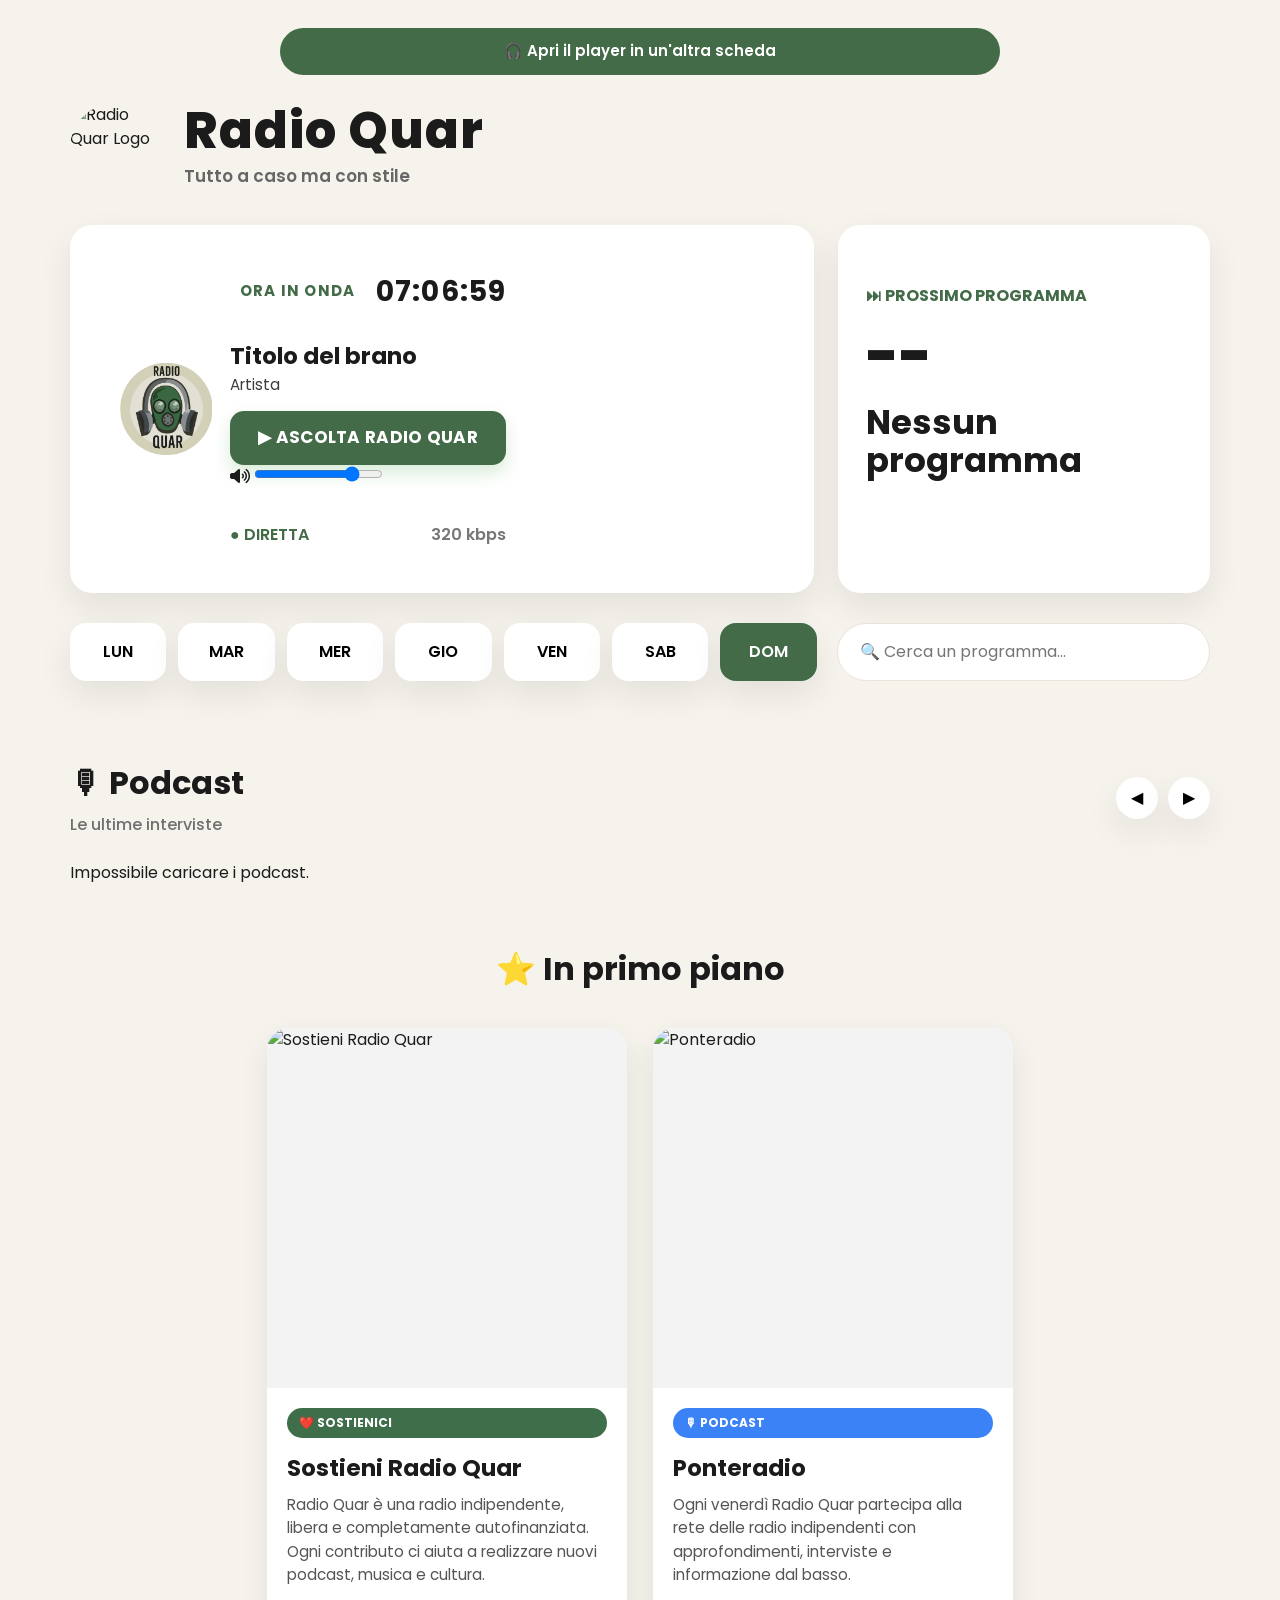
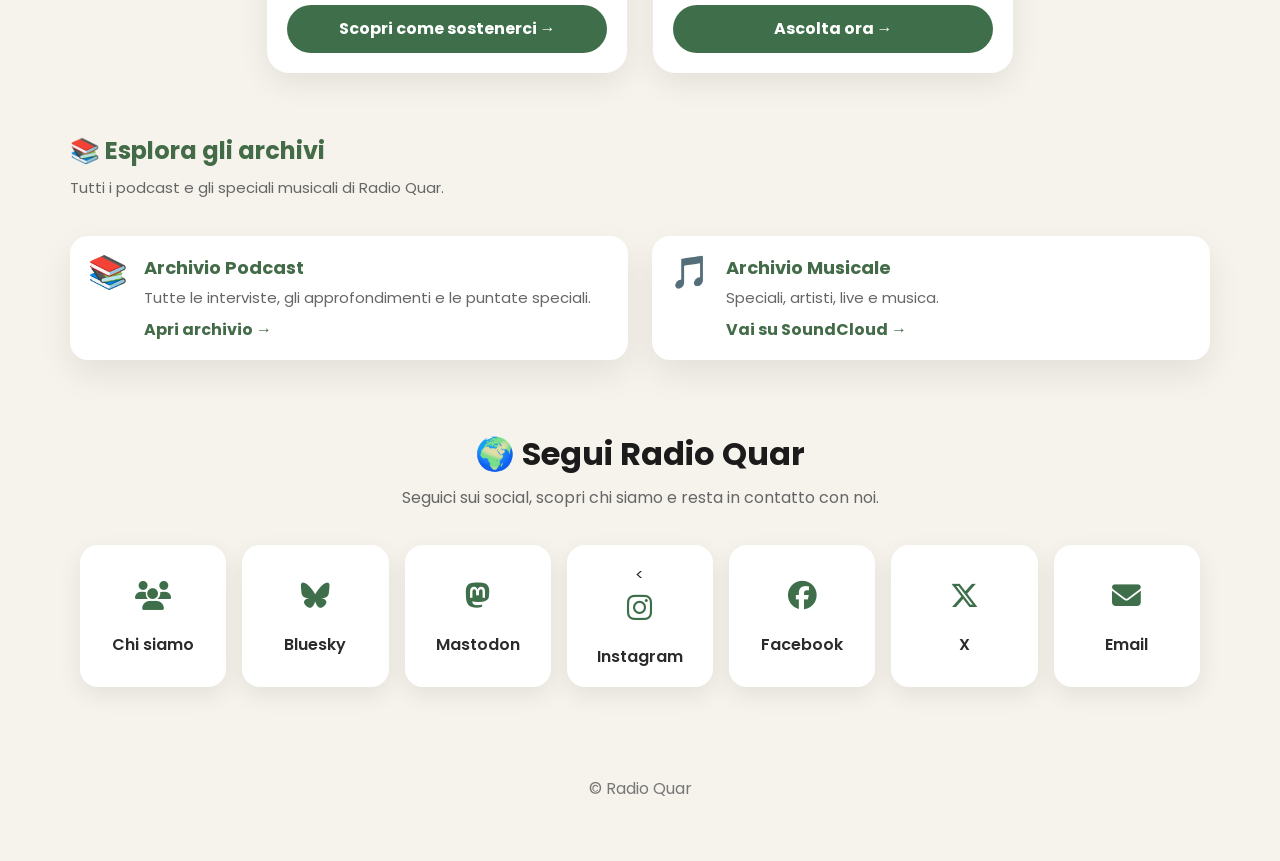
==== commit e2362a0f: "Build 1.3 - Step 2: externalize app.js" ====
--- a/index.html
+++ b/index.html
@@ -715,1173 +715,8 @@
 
     </div>
 
-    <script>
-
-
-/* ==========================================================
-   RADIO QUAR 2.0
-   BUILD 004.6
-========================================================== */
-
-const API = {
-
-    nowPlaying: "https://radioquar.com/api/nowplaying/radio_quar",
-
-    schedule: "https://radioquar.com/api/station/1/schedule"
-
-};
-
-const APP = {
-
-    schedule: [],
-
-    currentProgram: null,
-
-    nextProgram: null,
-
-    nowPlaying: null,
-
-    selectedDay: "LUN",
-
-    initialized: false,
-
-    audio: null,
-
-podcastAudio: null,
-
-currentPodcastButton: null,
-
-currentPodcastUrl: null,
-
-    playing: false,
-
-    podcastPlaying:false,
-
-    mode: "live"
-
-};
-
-
-
-
-
-function updateClock(){
-
-    const clock=document.getElementById("rq-clock");
-
-    if(clock){
-
-        clock.textContent=
-            new Date().toLocaleTimeString("it-IT");
-
-    }
-
-}
-
-updateClock();
-
-
-
-function renderSchedule(){
-
-    const container = document.getElementById("rq-schedule");
-
-    if(!container) return;
-
-    container.innerHTML = "";
-
-    const shows = APP.schedule.filter(show =>
-        show.day === APP.selectedDay
-    );
-
-    const live = getLiveProgram();
-
-    const todayName = [
-        "DOM",
-        "LUN",
-        "MAR",
-        "MER",
-        "GIO",
-        "VEN",
-        "SAB"
-    ][new Date().getDay()];
-
-    const showLiveBadges =
-        APP.selectedDay === todayName;
-
-    shows.forEach(show => {
-
-let stateClass = "";
-let stateLabel = "";
-
-if(showLiveBadges){
-
-    if(live.current && show.id === live.current.id){
-
-        stateClass = " live";
-        stateLabel =
-            '<div class="rq-state rq-state-live">● ORA IN ONDA</div>';
-
-    }else if(live.next && show.id === live.next.id){
-
-        stateClass = " next";
-        stateLabel =
-            '<div class="rq-state rq-state-next">○ PROSSIMO</div>';
-
-    }
-
-}
-
-        container.innerHTML += `
-
-           <div class="rq-show${stateClass}"> 
-
-                <div class="rq-time">
-
-                    ${show.start}
-
-                </div>
-
-                <div class="rq-program">
-
-    ${stateLabel}
-
-    <div class="rq-program-title">
-
-        ${show.title}
-
-    </div>
-
-                    <div class="rq-program-speaker">
-
-                        ${show.speaker ? "con " + show.speaker : ""}
-
-                    </div>
-
-                </div>
-
-                <div class="rq-star">☆</div>
-
-            </div>
-
-        `;
-
-    });
-
-}
-
-
-function initTabs(){
-
-    const tabs = document.querySelectorAll(".rq-tab");
-
-    tabs.forEach(tab => {
-
-        tab.addEventListener("click", () => {
-
-            tabs.forEach(t => t.classList.remove("active"));
-
-            tab.classList.add("active");
-
-            APP.selectedDay = tab.dataset.day;
-
-            renderSchedule();
-
-        });
-
-    });
-
-}
-
-/* ==========================================================
-   SELECT TODAY
-========================================================== */
-
-function selectToday() {
-
-    const giorni = [
-
-        "DOM",
-
-        "LUN",
-
-        "MAR",
-
-        "MER",
-
-        "GIO",
-
-        "VEN",
-
-        "SAB"
-
-    ];
-
-    const oggi =
-
-        giorni[new Date().getDay()];
-
-    const tabs =
-
-        document.querySelectorAll(".rq-tab");
-
-    tabs.forEach(tab => {
-
-        tab.classList.remove("active");
-
-        if (tab.dataset.day === oggi) {
-
-            tab.classList.add("active");
-
-            APP.selectedDay = oggi;
-
-        }
-
-    });
-
-}
-
-
-
-
-function toMinutes(time){
-
-    const [hours, minutes] = time.split(":").map(Number);
-
-    return hours * 60 + minutes;
-
-}
-
-
-function getCurrentProgram(){
-
-    const now = new Date();
-
-    const currentMinutes =
-        now.getHours() * 60 + now.getMinutes();
-
-    const shows = APP.schedule.filter(show => 
-        show.day === APP.selectedDay
-    );
-
-    let current = null;
-    let next = null;
-
-    for(let i = 0; i < shows.length; i++){
-
-        const show = shows[i];
-
-        let start = toMinutes(show.start);
-        let end = toMinutes(show.end);
-
-        // Programma che termina dopo mezzanotte
-        if(end < start){
-            end += 1440;
-        }
-
-        let nowValue = currentMinutes;
-
-        if(nowValue < start && end > 1440){
-            nowValue += 1440;
-        }
-
-        if(nowValue >= start && nowValue < end){
-
-            current = show;
-            next = shows[i + 1] || null;
-
-            break;
-
-        }
-
-    }
-
-    return {
-        current,
-        next
-    };
-
-}
-
-
-function getLiveProgram(){
-
-    if(APP.schedule.length === 0){
-
-        return {
-            current: null,
-            next: null
-        };
-
-    }
-
-    const dayNames = [
-        "DOM",
-        "LUN",
-        "MAR",
-        "MER",
-        "GIO",
-        "VEN",
-        "SAB"
-    ];
-
-    const now = new Date();
-
-    const today = dayNames[now.getDay()];
-
-    const currentMinutes =
-        now.getHours() * 60 + now.getMinutes();
-
-    const shows = APP.schedule
-        .filter(show => show.day === today)
-        .sort((a,b) =>
-            toMinutes(a.start) - toMinutes(b.start)
-        );
-
-    let current = null;
-    let next = null;
-
-    for(let i=0;i<shows.length;i++){
-
-        const show = shows[i];
-
-        const start = toMinutes(show.start);
-
-        let end = toMinutes(show.end);
-
-        if(end <= start){
-
-            end += 1440;
-
-        }
-
-        let nowValue = currentMinutes;
-
-        if(nowValue < start && end > 1440){
-
-            nowValue += 1440;
-
-        }
-
-        if(nowValue >= start && nowValue < end){
-
-            current = show;
-
-            next = shows[i+1] || null;
-
-            break;
-
-        }
-
-    }
-
-    if(!current){
-
-        next = shows.find(show =>
-            toMinutes(show.start) > currentMinutes
-        ) || null;
-
-    }
-
-    return {
-
-        current,
-        next
-
-    };
-
-}
-
-
-
-/* ==========================================================
-   AZURACAST SERVICE
-========================================================== */
-
-function buildWeek() {
-
-    const today = new Date();
-
-    const monday = new Date(today);
-
-    const day = monday.getDay();
-
-    const diff = (day === 0) ? -6 : 1 - day;
-
-    monday.setDate(monday.getDate() + diff);
-
-    const week = [];
-
-    for (let i = 0; i < 7; i++) {
-
-        const date = new Date(monday);
-
-        date.setDate(monday.getDate() + i);
-
-        week.push(date);
-
-    }
-
-    return week;
-
-}
-
-
-async function loadDay(date){
-
-    const yyyy = date.getFullYear();
-
-    const mm = String(date.getMonth() + 1).padStart(2,"0");
-
-    const dd = String(date.getDate()).padStart(2,"0");
-
-    const url =
-        `${API.schedule}?now=${yyyy}-${mm}-${dd}T00:00:00&rows=100`;
-
-    try{
-
-        const response = await fetch(url);
-
-        if(!response.ok){
-
-            throw new Error(`HTTP ${response.status}`);
-
-        }
-
-        const data = await response.json();
-
-        console.log(
-            `${dd}/${mm}/${yyyy}`,
-            data
-        );
-
-        return data;
-
-    }catch(error){
-
-        console.error(
-            "Errore caricamento:",
-            url,
-            error
-        );
-
-        return [];
-
-    }
-
-}
-
-
-function normalizeSchedule(items){
-
-    return items.map(item => {
-
-        const startDate = new Date(item.start);
-
-        const endDate = new Date(item.end);
-
-        const dayNames = [
-            "DOM",
-            "LUN",
-            "MAR",
-            "MER",
-            "GIO",
-            "VEN",
-            "SAB"
-        ];
-
-        return {
-
-            id: item.id,
-
-            day: dayNames[startDate.getDay()],
-
-            start:
-                startDate.toLocaleTimeString("it-IT",{
-                    hour:"2-digit",
-                    minute:"2-digit"
-                }),
-
-            end:
-                endDate.toLocaleTimeString("it-IT",{
-                    hour:"2-digit",
-                    minute:"2-digit"
-                }),
-
-            title: item.title,
-
-            speaker: "",
-
-            is_now: item.is_now
-
-        };
-
-    });
-
-}
-
-
-
-async function loadWeekSchedule(){
-
-    const week = buildWeek();
-
-    APP.schedule = [];
-
-    console.log("SETTIMANA");
-
-    for(const day of week){
-
-        const result = await loadDay(day);
-
-       if(Array.isArray(result)){
-
-    const normalized = normalizeSchedule(result);
-
-    normalized.forEach(show => {
-
-        const exists = APP.schedule.some(item => item.id === show.id);
-
-        if(!exists){
-
-            APP.schedule.push(show);
-
-        }
-
-    });
-
-}
-
-    }
-
-    console.log("PROGRAMMI CARICATI:", APP.schedule.length);
-
-    console.log(APP.schedule);
-
-}
-
-async function loadNowPlaying(){
-
-    try{
-
-        const response = await fetch(API.nowPlaying);
-
-        if(!response.ok){
-
-            throw new Error(`HTTP ${response.status}`);
-
-        }
-
-        const data = await response.json();
-
-        APP.nowPlaying = data;
-
-        console.log("NOW PLAYING", data);
-
-    }catch(error){
-
-        console.error("Errore Now Playing:", error);
-
-    }
-
-}
-
-
-function updatePlayer(){
-
-    if(!APP.nowPlaying) return;
-
-    const song = APP.nowPlaying.now_playing.song;
-
-    const cover = document.getElementById("rq-cover");
-
-    const title = document.getElementById("rq-song");
-
-    const artist = document.getElementById("rq-artist");
-
-    if(title){
-
-        title.textContent = song.title || "Radio Quar";
-
-    }
-
-    if(artist){
-
-        artist.textContent = song.artist || "";
-
-    }
-
-    if(cover){
-
-        cover.src = song.art || "assets/cover-default.jpg";
-
-    }
-
-}
-
-function updateNextProgram(){
-
-    const live = getLiveProgram();
-
-    if(!live || !live.next){
-
-        return;
-
-    }
-
-    const time =
-        document.getElementById("rq-next-time");
-
-    const title =
-        document.getElementById("rq-next-title");
-
-    const speaker =
-        document.getElementById("rq-next-speaker");
-
-    const countdown =
-        document.getElementById("rq-next-countdown");
-
-    if(time){
-
-        time.textContent = live.next.start;
-
-    }
-
-    if(title){
-
-        title.textContent = live.next.title;
-
-    }
-
-    if(speaker){
-
-        speaker.textContent =
-            live.next.speaker
-            ? "con " + live.next.speaker
-            : "";
-
-    }
-
-    const now = new Date();
-
-    const nowMinutes =
-        now.getHours() * 60 +
-        now.getMinutes();
-
-    const startMinutes =
-        toMinutes(live.next.start);
-
-    let diff =
-        startMinutes - nowMinutes;
-
-    if(diff < 0){
-
-        diff += 1440;
-
-    }
-
-    const hours =
-        Math.floor(diff / 60);
-
-    const minutes =
-        diff % 60;
-
-    if(countdown){
-
-        countdown.textContent =
-            `🕒 tra ${hours}h ${minutes}m`;
-
-    }
-
-}
-
-
-function initPlayer(){
-
-    APP.audio = new Audio(
-        "https://radioquar.com/listen/radio_quar/radio320.mp3"
-    );
-
-    APP.audio.preload = "none";
-
-    const volume = document.getElementById("rq-volume");
-
-APP.audio.volume = parseFloat(volume.value);
-
-volume.addEventListener("input", () => {
-
-    APP.audio.volume = parseFloat(volume.value);
-
-});
-
-    const button =
-        document.getElementById("rq-play");
-
-    button.onclick = async ()=>{
-
-        if(!APP.playing){
-
-            try{
-
-                await APP.audio.play();
-
-                APP.playing = true;
-
-                button.textContent =
-                    "■ FERMA RADIO QUAR";
-
-            }catch(error){
-
-                console.error(error);
-
-            }
-
-        }else{
-
-            APP.audio.pause();
-
-            APP.audio.currentTime = 0;
-
-            APP.playing = false;
-
-            button.textContent =
-                "▶ ASCOLTA RADIO QUAR";
-
-        }
-
-    };
-
-}
-
-
-async function refreshNowPlaying(){
-
-    await loadNowPlaying();
-
-    updatePlayer();
-
-}
-
-/* ==========================================================
-   PODCAST REST API
-========================================================== */
-
-async function loadPodcasts() {
-
-    const slider =
-        document.getElementById("rq-podcast-slider");
-
-    if (!slider) return;
-
-    slider.innerHTML =
-        "<p>Caricamento podcast...</p>";
-
-    try {
-
-        const response = await fetch(
-            "https://news.radioquar.com/wp-json/wp/v2/podcast?per_page=12"
-        );
-
-        if (!response.ok) {
-
-            throw new Error(
-                `HTTP ${response.status}`
-            );
-
-        }
-
-       const podcasts =
-    await response.json();
-
-/* passa i dati al nuovo slider */
-
-PodcastSlider.setData(podcasts);
-
-/* il nuovo slider esegue il rendering */
-
-PodcastSlider.render();
-
-    } catch (error) {
-
-        console.error(
-            "Errore Podcast:",
-            error
-        );
-
-        slider.innerHTML = `
-
-            <div class="rq-podcast-error">
-
-                Impossibile caricare i podcast.
-
-            </div>
-
-        `;
-
-    }
-
-}
-
-
-
-/* ==========================================================
-   RENDER PODCAST
-========================================================== */
-
-function renderPodcasts(podcasts){
-
-    const slider =
-        document.getElementById(
-            "rq-podcast-slider"
-        );
-
-    if(!slider) return;
-
-    slider.innerHTML = "";
-
-    podcasts.forEach(podcast=>{
-
-        const cover =
-            podcast.meta.cover_image ||
-            "assets/podcast-placeholder.jpg";
-
-        const title =
-            podcast.title.rendered
-            .replace(
-                /^S\d+E\d+\s*[-–]\s*/i,
-                ""
-            );
-
-        const audio =
-            podcast.meta.audio_file || "";
-
-        slider.innerHTML += `
-
-            <article class="rq-podcast-card">
-
-                <div class="rq-podcast-cover">
-
-                    <img
-                        src="${cover}"
-                        alt="${title}">
-
-                </div>
-
-                <div class="rq-podcast-body">
-
-                    <h3 class="rq-podcast-title">
-
-                        ${title}
-
-                    </h3>
-
-                    <button
-                        class="rq-podcast-play"
-                        type="button"
-                        data-audio="${audio}"
-                        data-cover="${cover}"
-                        data-title="${title}">
-
-                        ▶ Ascolta
-
-                    </button>
-
-                </div>
-
-            </article>
-
-        `;
-
-    });
-
-    initPodcastButtons();
-
-}
-
-
-
-/* ==========================================================
-   PODCAST BUTTONS
-========================================================== */
-
-function initPodcastButtons(){
-
-    document
-        .querySelectorAll(".rq-podcast-play")
-        .forEach(button=>{
-
-            button.onclick = ()=>{
-
-                PodcastPlayer.play(button);
-
-            };
-
-        });
-
-}
-
-
-
-/* ==========================================================
-   PODCAST PLAYER
-========================================================== */
-
-const PodcastPlayer = {
-
-    audio: new Audio(),
-
-    currentButton: null,
-
-    currentTitle: "",
-
-    currentCover: "",
-
-    currentUrl: "",
-
-    playing: false,
-
-    play(button){
-
-        const url = button.dataset.audio;
-
-        if(!url){
-
-            alert("Podcast non disponibile.");
-
-            return;
-
-        }
-
-        /* stesso podcast */
-
-        if(this.currentUrl === url){
-
-            if(this.playing){
-
-                this.pause();
-
-            }else{
-
-                this.resume();
-
-            }
-
-            return;
-
-        }
-
-        /* ferma radio */
-
-        if(APP.playing){
-
-            APP.audio.pause();
-
-            APP.audio.currentTime = 0;
-
-            APP.playing = false;
-
-            document.getElementById("rq-play").textContent =
-                "▶ ASCOLTA RADIO QUAR";
-
-        }
-
-        /* ripristina pulsante precedente */
-
-        if(this.currentButton){
-
-            this.currentButton.textContent =
-                "▶ Ascolta";
-
-        }
-
-        this.currentButton = button;
-
-        this.currentUrl = url;
-
-        this.currentTitle = button.dataset.title;
-
-        this.currentCover = button.dataset.cover;
-
-        this.audio.pause();
-
-        this.audio.src = url;
-
-        this.audio.currentTime = 0;
-
-        this.audio.play();
-
-        this.playing = true;
-
-        this.showMiniPlayer();
-
-        button.textContent =
-            "⏸ Pausa";
-
-        
-
-        this.audio.onended = ()=>{
-
-            this.stop();
-
-        };
-
-    },
-
-
-
-    pause(){
-
-        this.audio.pause();
-
-        this.playing = false;
-
-        if(this.currentButton){
-
-            this.currentButton.textContent =
-                "▶ Riprendi";
-
-        }
-
-        document
-            .getElementById("rq-podcast-play")
-            .textContent =
-            "▶ Riprendi";
-
-    },
-
-
-
-    resume(){
-
-    this.audio.play();
-
-    this.playing = true;
-
-    if(this.currentButton){
-
-        this.currentButton.textContent =
-            "⏸ Pausa";
-
-    }
-
-    document
-        .getElementById("rq-podcast-play")
-        .textContent =
-        "⏸ Pausa";
-
-},
-
-
-    stop(){
-
-        this.audio.pause();
-
-        this.audio.currentTime = 0;
-
-        this.audio.src = "";
-
-        this.playing = false;
-
-        this.currentUrl = "";
-
-        if(this.currentButton){
-
-            this.currentButton.textContent =
-                "▶ Ascolta";
-
-        }
-
-        this.currentButton = null;
-
-         this.currentTitle = "";
-
-         this.currentCover = "";
-
-        document
-            .getElementById("rq-podcast-player")
-            .classList.add("hidden");
-
-    },
-
-
-
-    showMiniPlayer(){
-
-        document
-            .getElementById("rq-podcast-player")
-            .classList.remove("hidden");
-
-        document
-            .getElementById("rq-podcast-title")
-            .textContent =
-            this.currentTitle;
-
-        document
-            .getElementById("rq-podcast-cover")
-            .src =
-            this.currentCover;
-
-        document
-            .getElementById("rq-podcast-play")
-            .textContent =
-            "⏸ Pausa";
-
-    }
-
-};
-
-
-
-
-
- 
-
-async function boot(){
-
-    updateClock();
-
-    initTabs();
-
-    selectToday();
-
-    initPlayer();
-
-    PodcastSlider.init();
-
-    // Carica subito il player
-    await loadNowPlaying();
-
-    updatePlayer();
-
-await loadPodcasts();
-
-    // Carica il palinsesto in background
-    loadWeekSchedule().then(() => {
-
-        renderSchedule();
-
-        updateNextProgram();
-
-    });
-
-    setInterval(updateClock, 1000);
-
-    setInterval(async () => {
-
-        await refreshNowPlaying();
-
-        updateNextProgram();
-
-        renderSchedule();
-
-    }, 15000);
-
-}
-
-// boot();
-
-
-</script>
+    
+        <script src="assets/js/app.js"></script>
 
 
 <!-- ==========================================
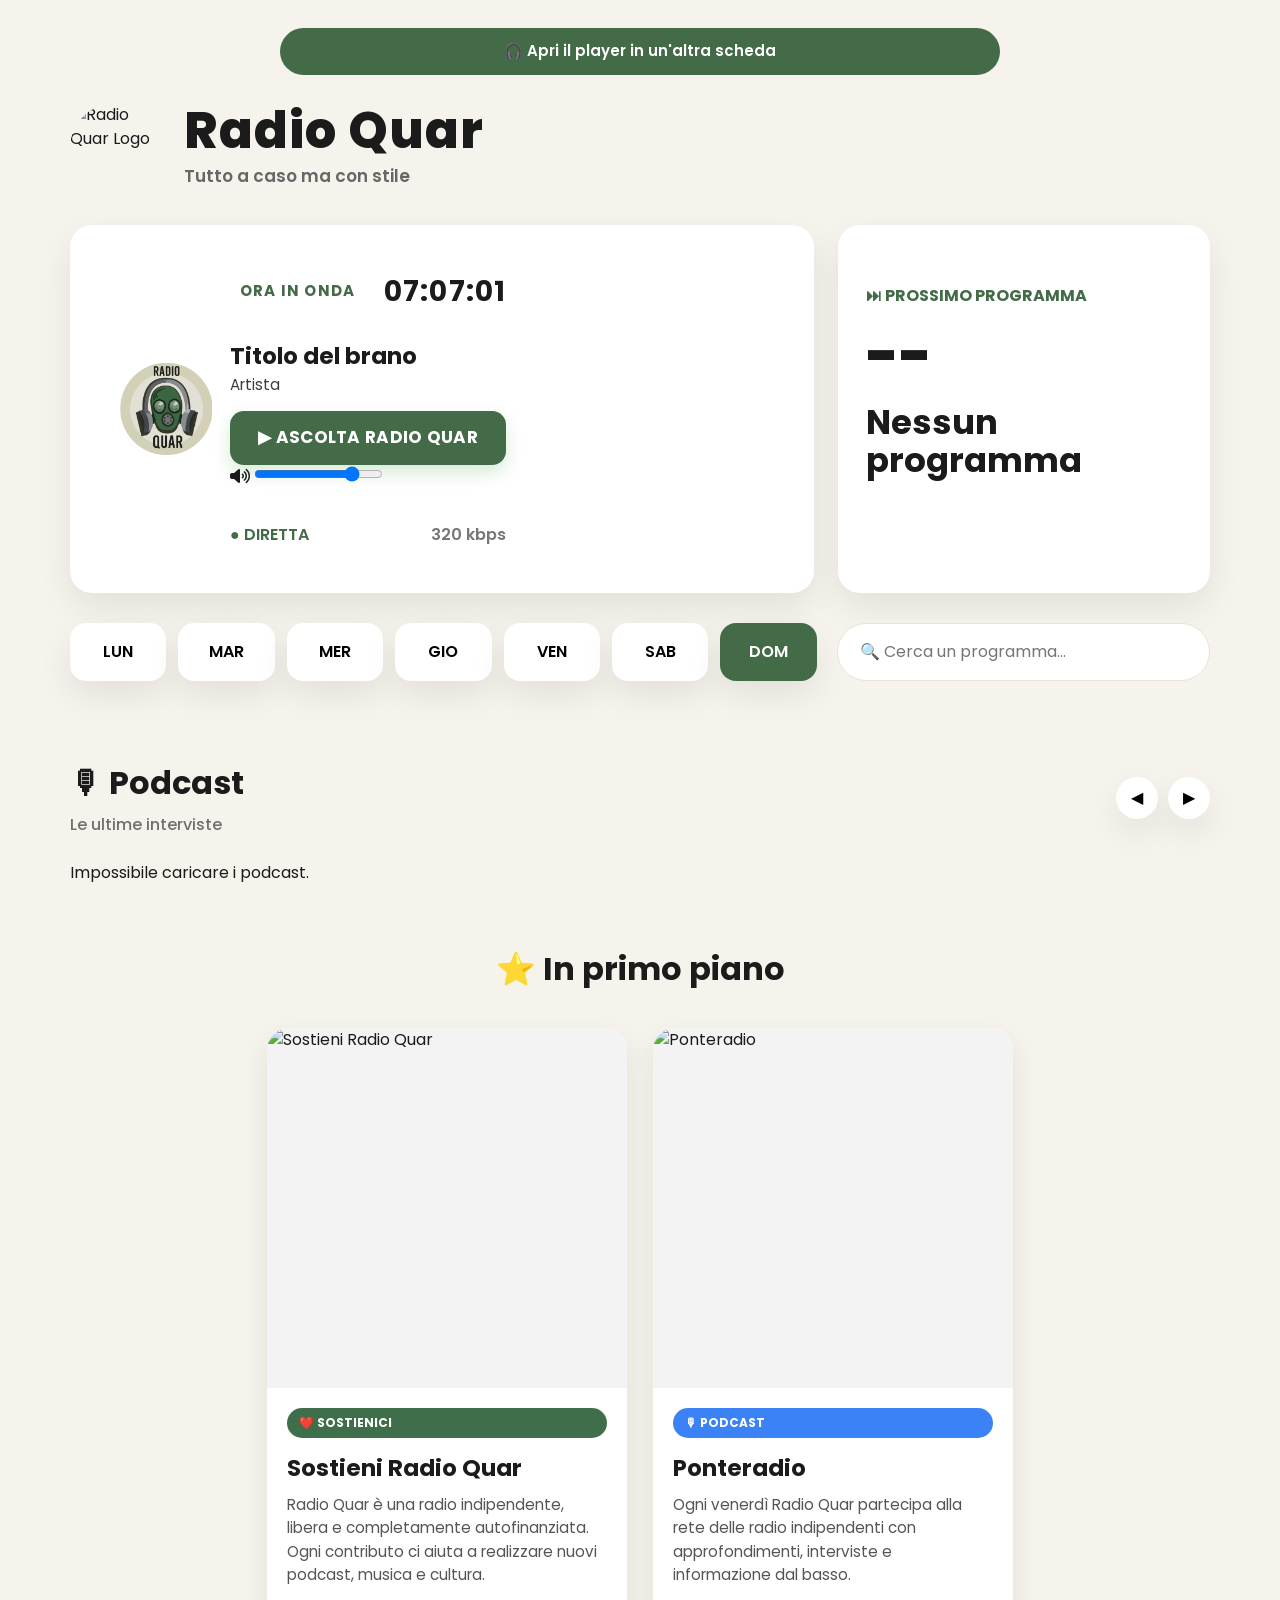
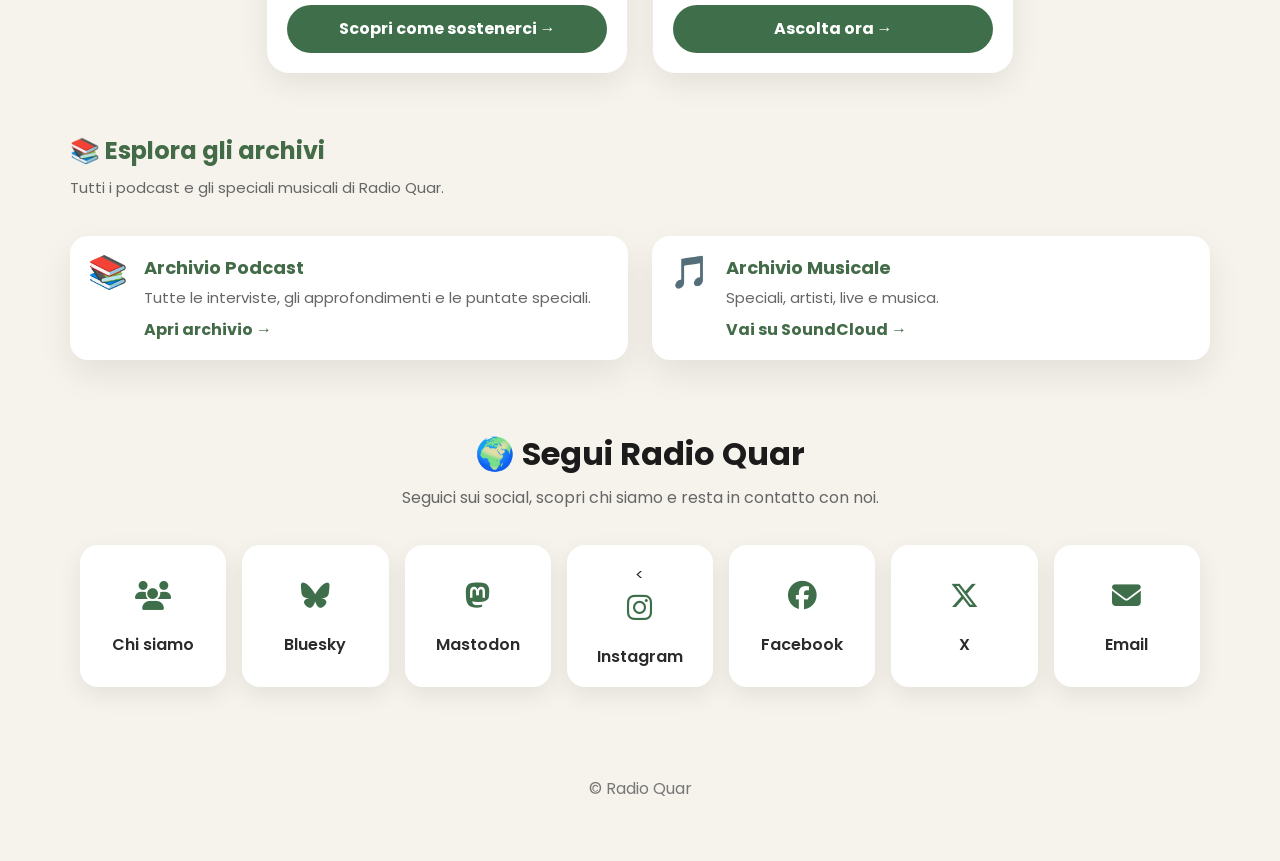
==== commit 4ef099d4: "Build 1.3 - Step 4: extract player.js" ====
--- a/index.html
+++ b/index.html
@@ -716,7 +716,12 @@
     </div>
 
     
-        <script src="assets/js/app.js"></script>
+        
+
+
+<script src="assets/js/api.js"></script>
+<script src="assets/js/player.js"></script>
+<script src="assets/js/app.js"></script>
 
 
 <!-- ==========================================
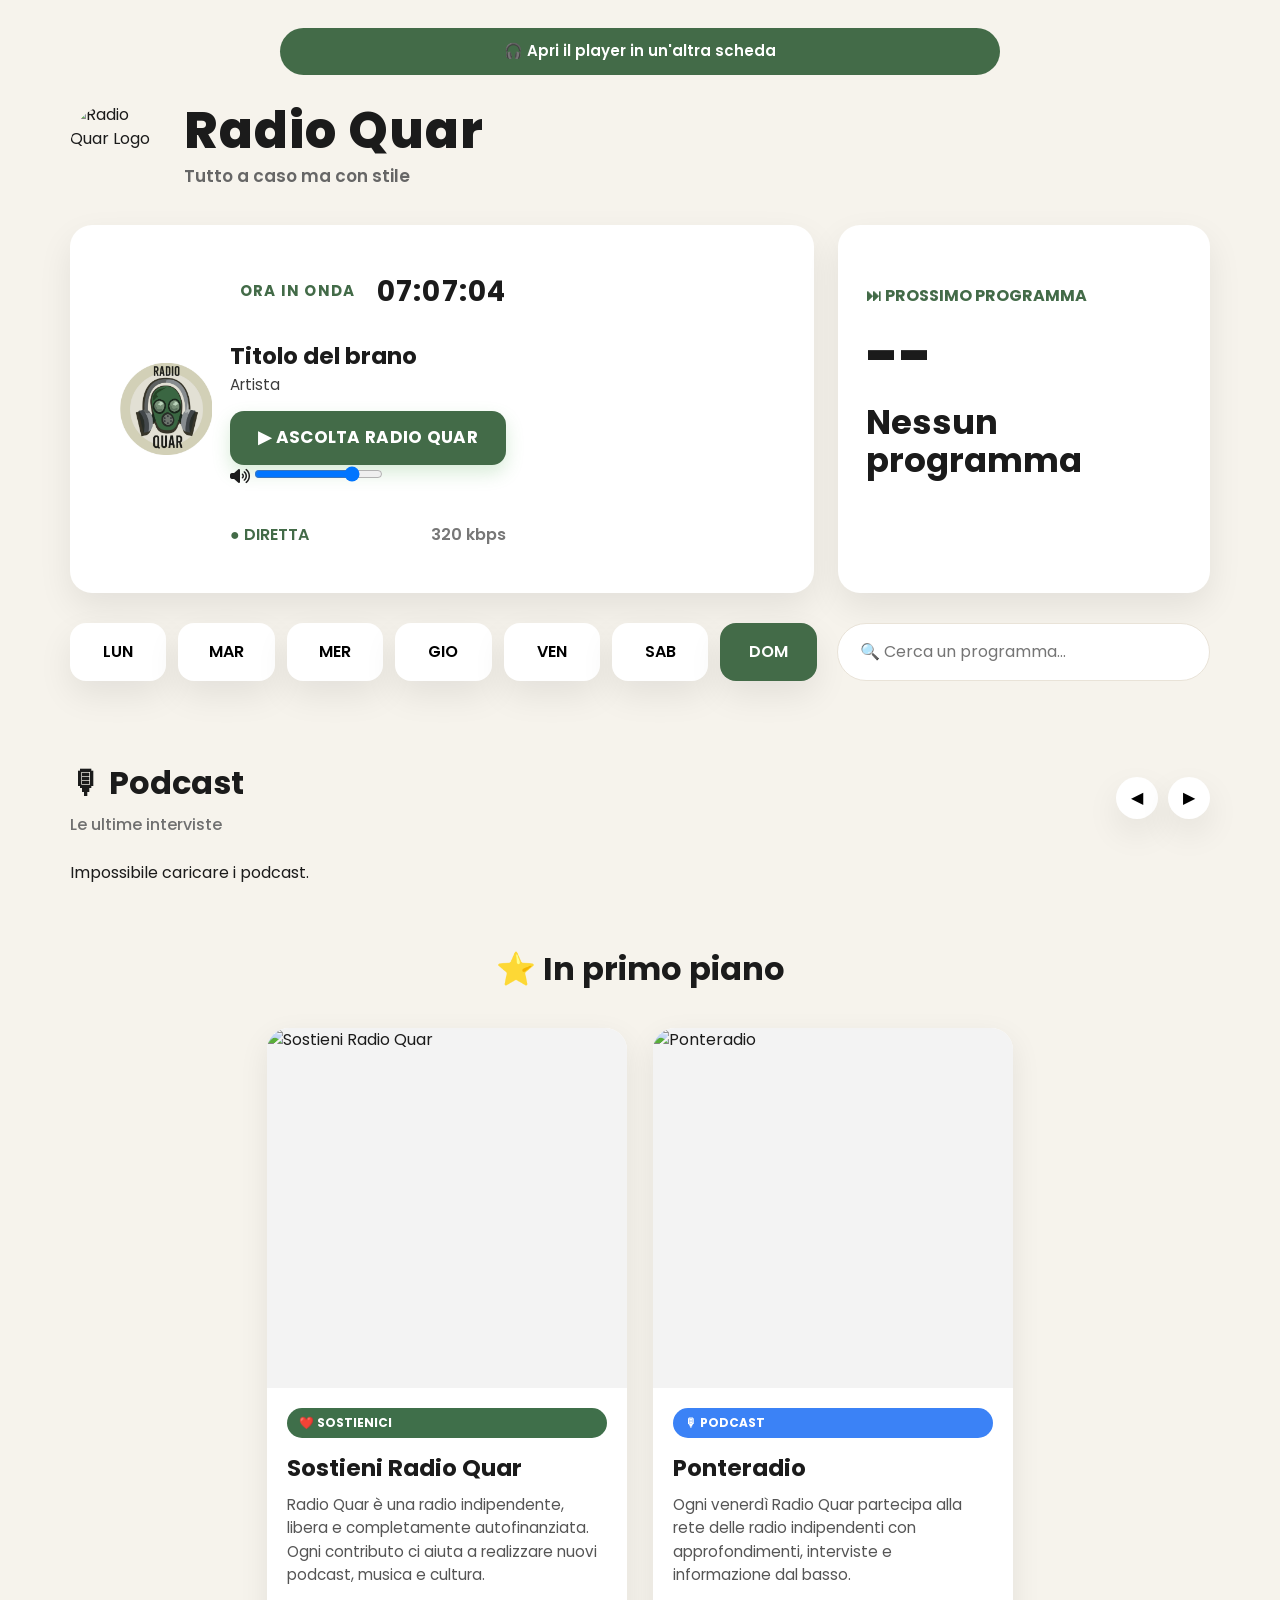
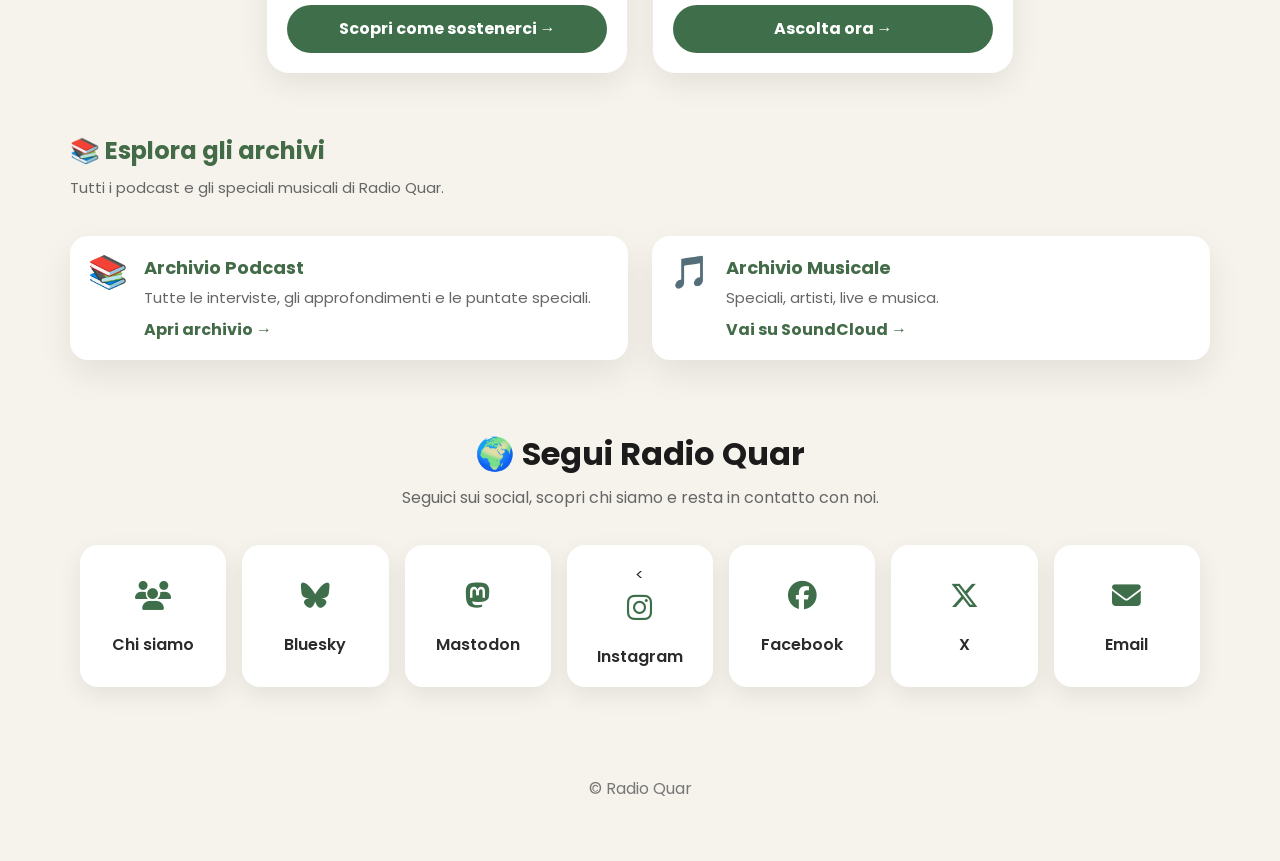
==== commit 7a9ca93c: "Build 1.3 - Step 5: extract schedule.js" ====
--- a/index.html
+++ b/index.html
@@ -721,6 +721,7 @@
 
 <script src="assets/js/api.js"></script>
 <script src="assets/js/player.js"></script>
+<script src="assets/js/schedule.js"></script>
 <script src="assets/js/app.js"></script>
 
 
